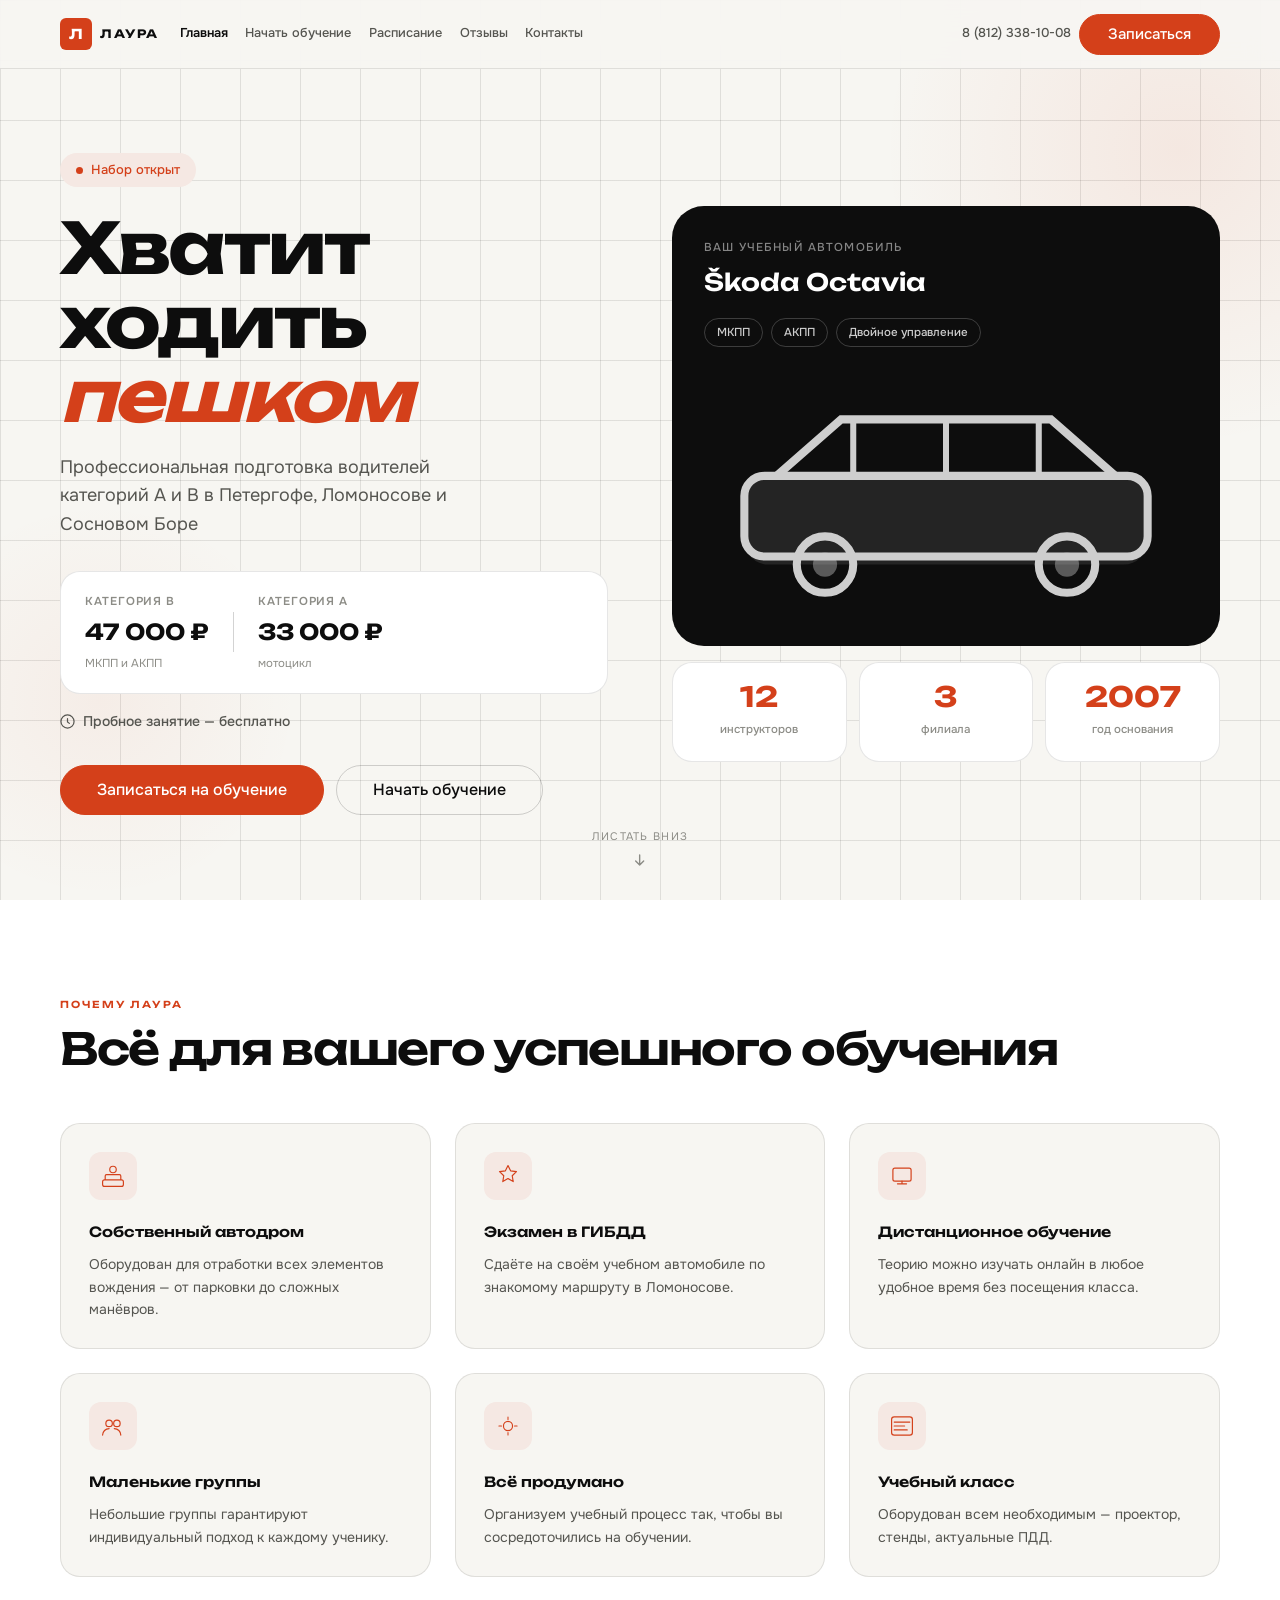
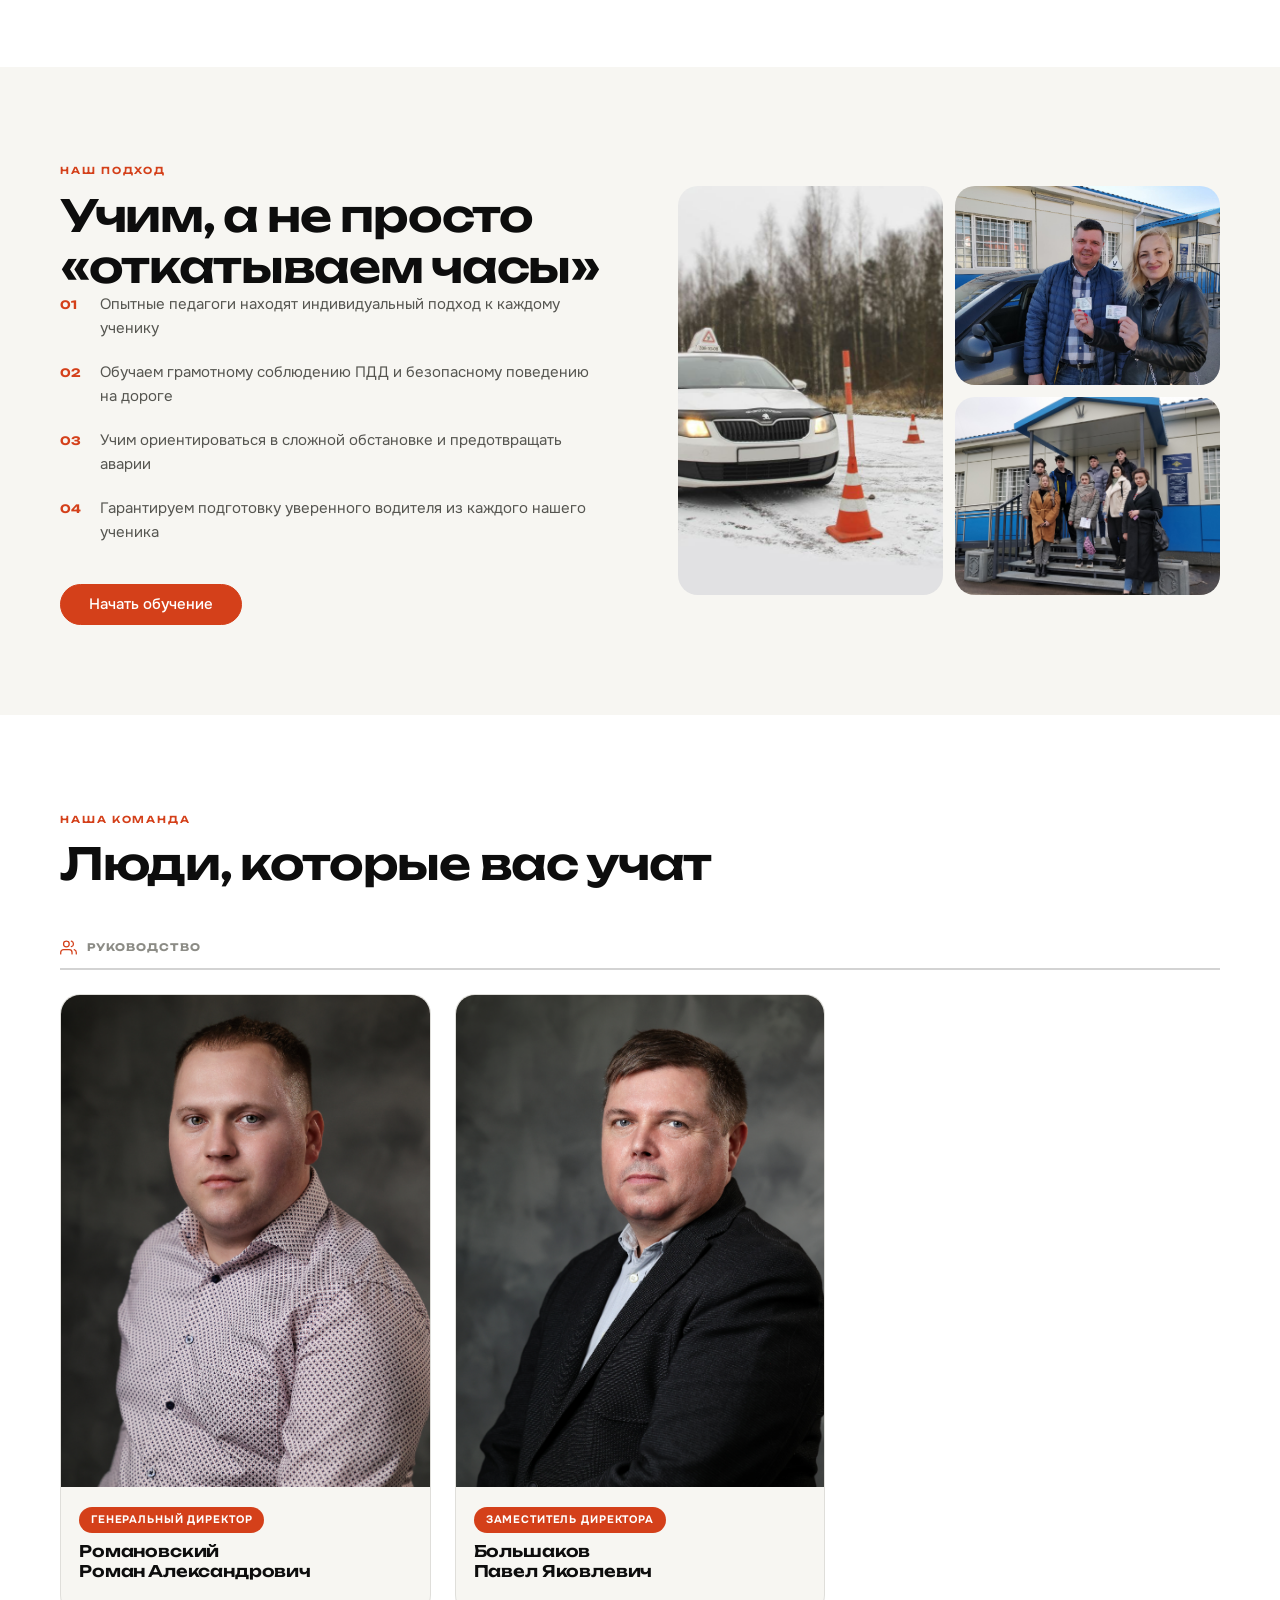
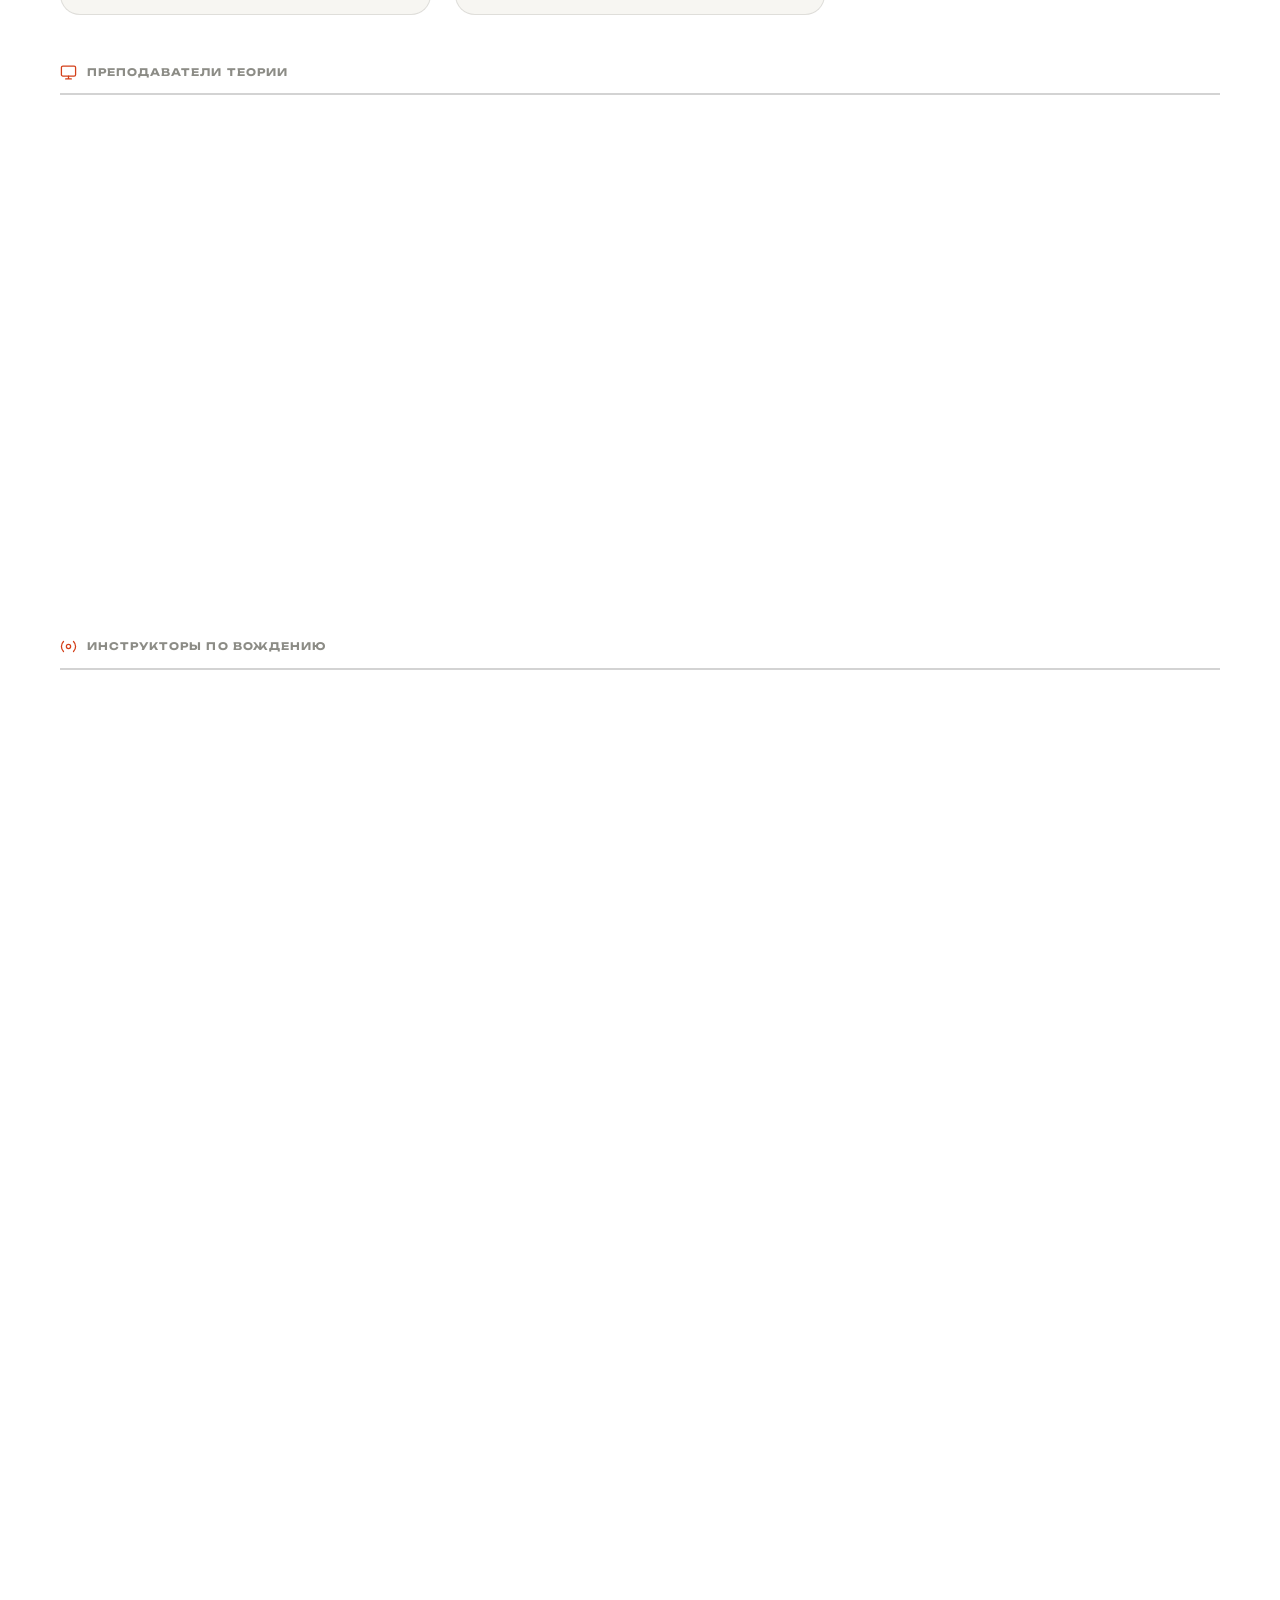
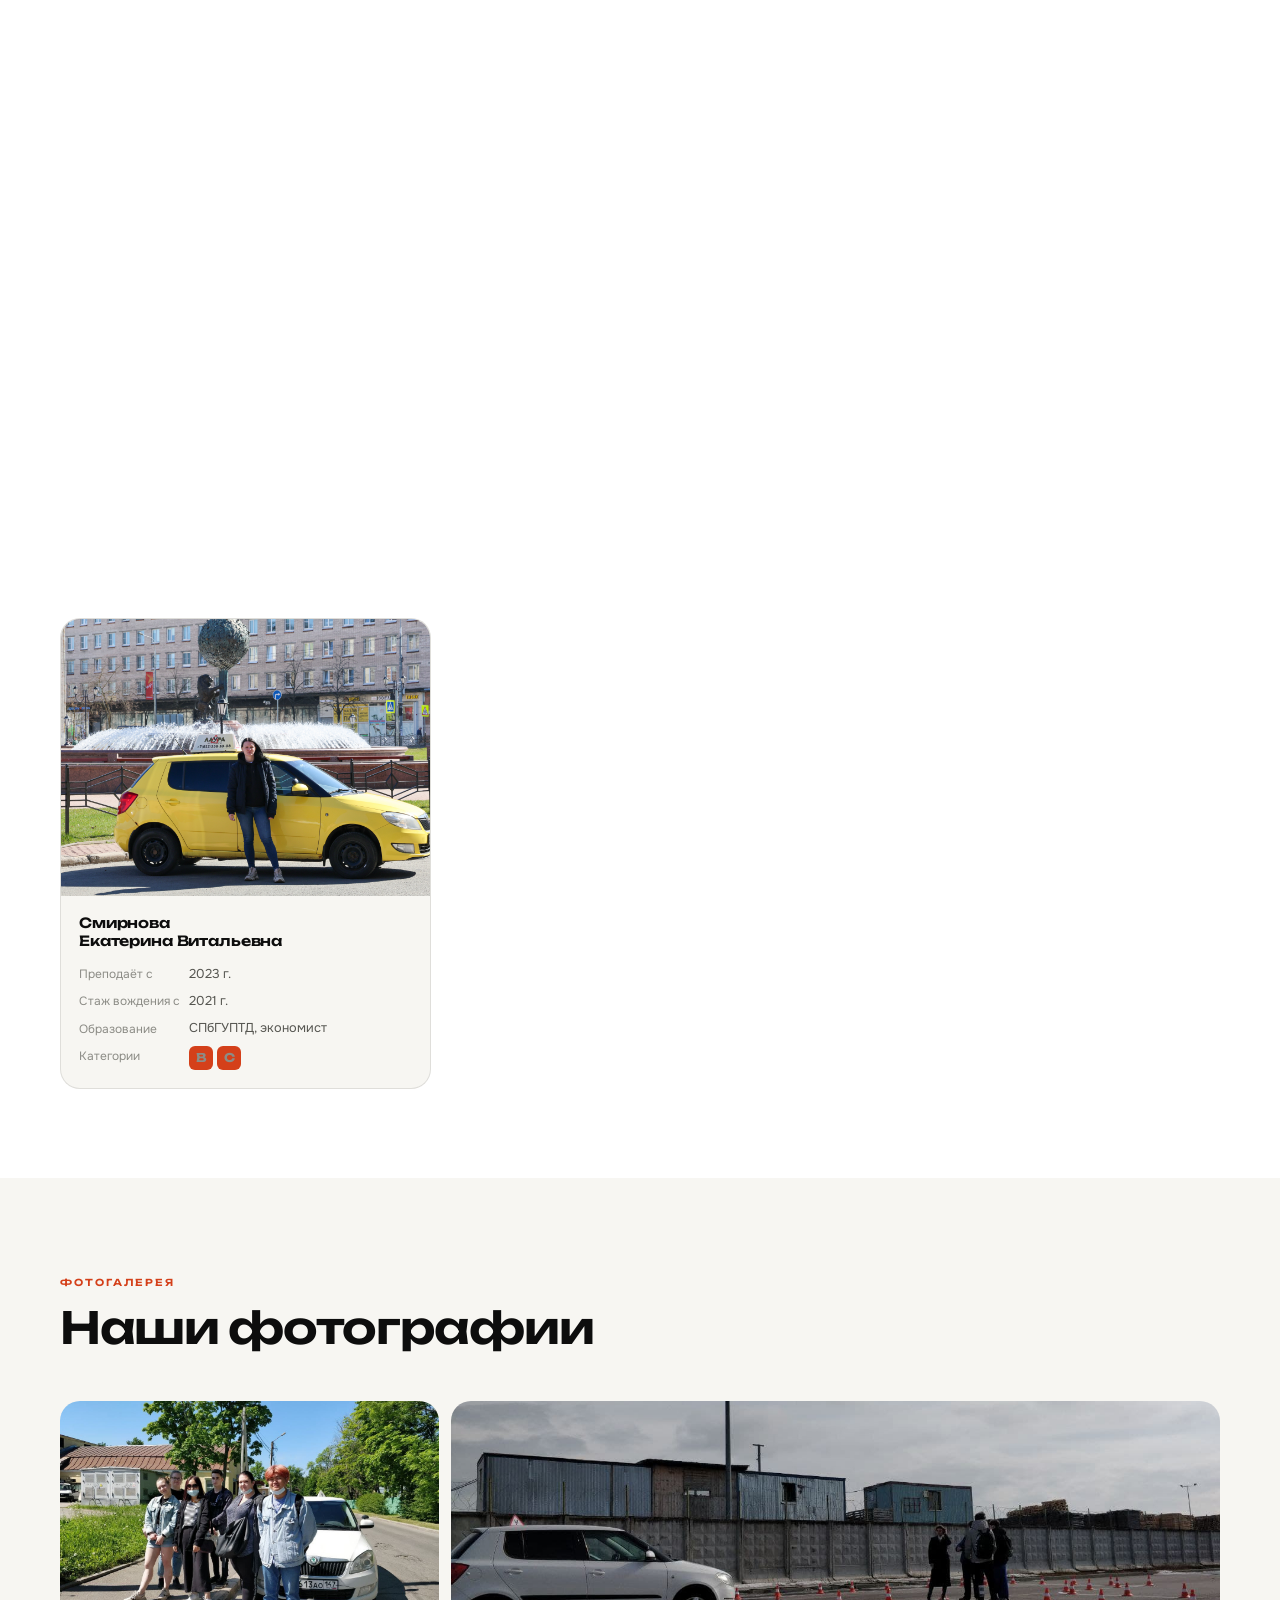
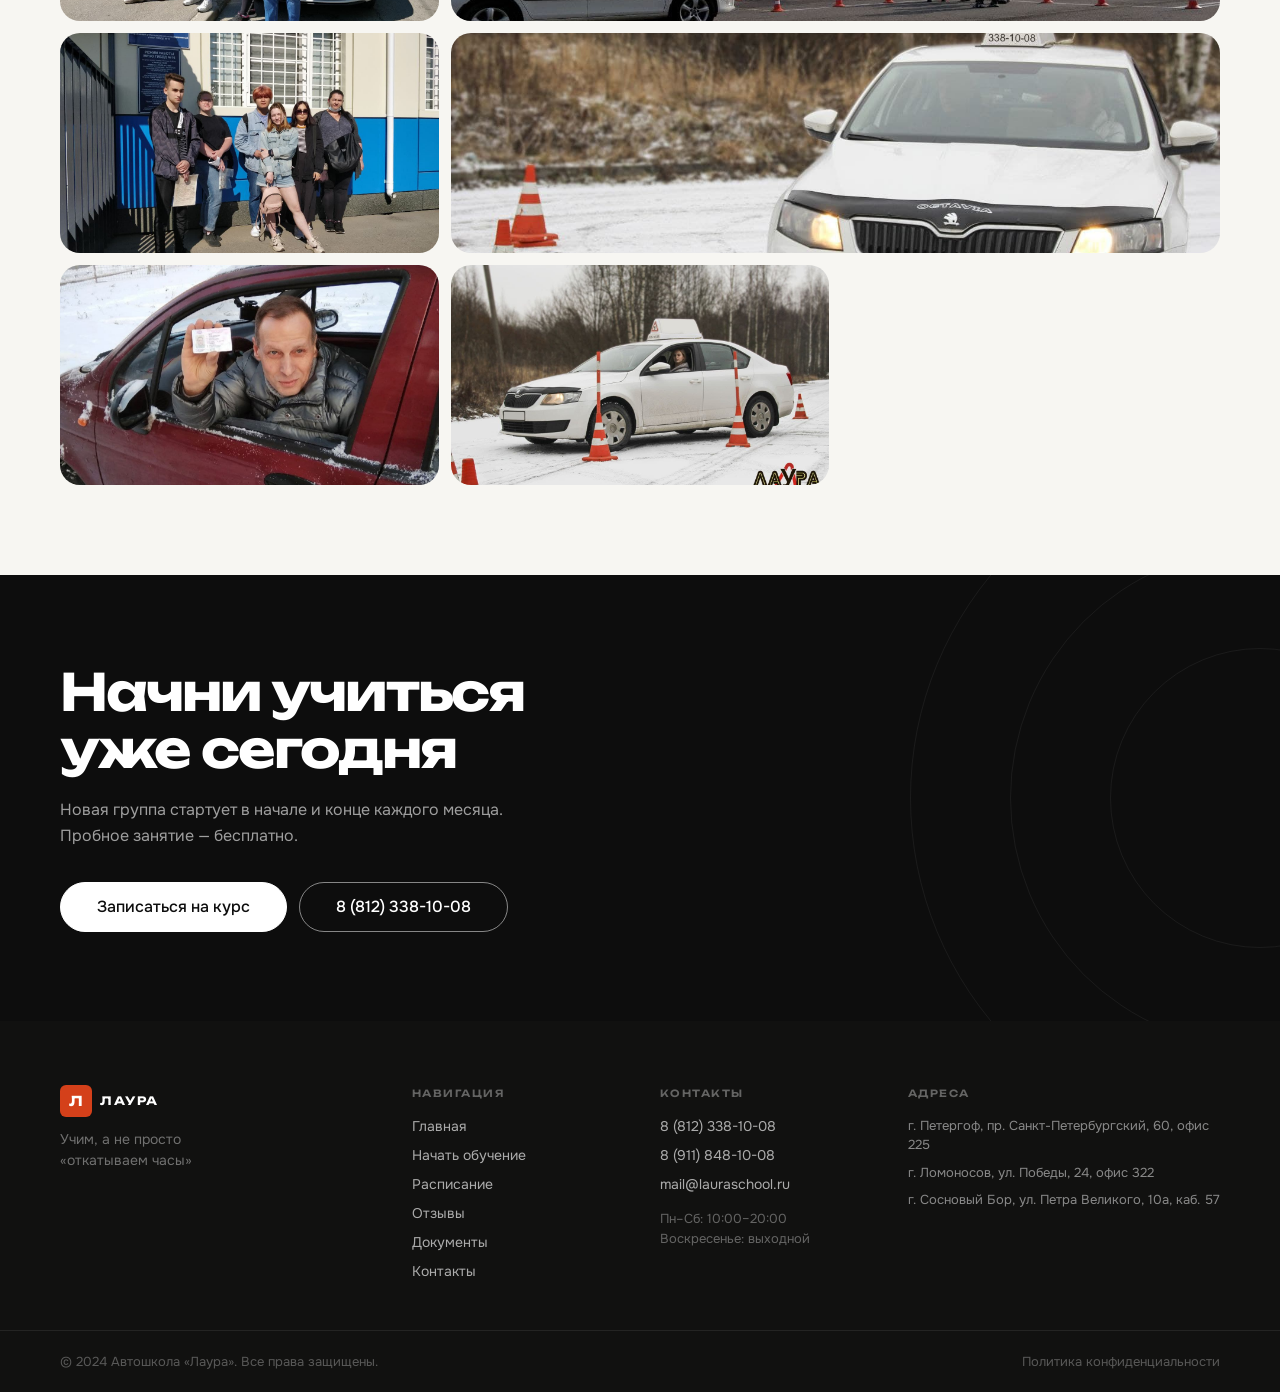
==== index.html @ b97be188 "Update index.html" ====
<!DOCTYPE html>
<html lang="ru">
<head>
  <meta charset="UTF-8">
  <meta name="viewport" content="width=device-width, initial-scale=1.0">
  <title>Автошкола «Лаура» — Автошкола «Лаура»</title>
  <meta name="description" content="Профессиональная подготовка водителей категории A и B в Петергофе, Ломоносове и Сосновом Боре">
  <link rel="preconnect" href="https://fonts.googleapis.com">
  <link rel="preconnect" href="https://fonts.gstatic.com" crossorigin>
  <link href="https://fonts.googleapis.com/css2?family=Unbounded:wght@300;400;600;700&family=Onest:wght@300;400;500;600&display=swap" rel="stylesheet">
  <link rel="stylesheet" href="style/main.css">
</head>
<body>
  <header class="header" id="header">
    <div class="header__inner container">
      <a href="index.html" class="logo">
        <span class="logo__mark">Л</span>
        <span class="logo__text">ЛАУРА</span>
      </a>
      <nav class="header__nav" aria-label="Основная навигация">
        <ul class="nav__list">
          <li class="nav__item"><a href="index.html" class="nav__link  nav__link--active">Главная</a></li>
          <li class="nav__item"><a href="start.html" class="nav__link">Начать обучение</a></li>
          <li class="nav__item"><a href="schedule.html" class="nav__link">Расписание</a></li>
          <li class="nav__item"><a href="reviews.html" class="nav__link">Отзывы</a></li>
          <li class="nav__item"><a href="contacts.html" class="nav__link">Контакты</a></li>
        </ul>
      </nav>
      <div class="header__actions">
        <a href="tel:88123381008" class="header__phone">8 (812) 338-10-08</a>
        <button class="btn btn--primary" onclick="openModal()">Записаться</button>
      </div>
      <button class="burger" id="burger" aria-label="Открыть меню" aria-expanded="false">
        <span class="burger__line"></span>
        <span class="burger__line"></span>
        <span class="burger__line"></span>
      </button>
    </div>
    <div class="mobile-menu" id="mobileMenu" aria-hidden="true">
      <ul class="mobile-menu__list">
        <li><a href="index.html" class="mobile-menu__link">Главная</a></li>
        <li><a href="start.html" class="mobile-menu__link">Начать обучение</a></li>
        <li><a href="schedule.html" class="mobile-menu__link">Расписание</a></li>
        <li><a href="reviews.html" class="mobile-menu__link">Отзывы</a></li>
        <li><a href="contacts.html" class="mobile-menu__link">Контакты</a></li>
      </ul>
      <a href="tel:88123381008" class="mobile-menu__phone">8 (812) 338-10-08</a>
      <button class="btn btn--primary" style="width:100%" onclick="openModal()">Записаться</button>
    </div>
  </header>
  <main>
    <section class="hero">
      <div class="hero__bg-grid" aria-hidden="true"></div>
      <div class="hero__glow hero__glow--1" aria-hidden="true"></div>
      <div class="hero__glow hero__glow--2" aria-hidden="true"></div>
      <div class="container hero__inner">
        <div class="hero__content">
          <div class="badge"><span class="badge__dot"></span>Набор открыт</div>
          <h1 class="hero__title">Хватит ходить<br><em>пешком</em></h1>
          <p class="hero__sub">Профессиональная подготовка водителей категорий A и B в Петергофе, Ломоносове и Сосновом Боре</p>
          <div class="prices">
            <div class="prices__item">
              <span class="prices__cat">Категория B</span>
              <span class="prices__val">47 000 ₽</span>
              <span class="prices__note">МКПП и АКПП</span>
            </div>
            <div class="prices__div" aria-hidden="true"></div>
            <div class="prices__item">
              <span class="prices__cat">Категория A</span>
              <span class="prices__val">33 000 ₽</span>
              <span class="prices__note">мотоцикл</span>
            </div>
          </div>
          <div class="hero__trial">
            <svg width="15" height="15" viewBox="0 0 16 16" fill="none"><circle cx="8" cy="8" r="7" stroke="currentColor" stroke-width="1.3"/><path d="M8 5v3.5L10 10" stroke="currentColor" stroke-width="1.3" stroke-linecap="round"/></svg>
            Пробное занятие — бесплатно
          </div>
          <div class="hero__actions">
            <button class="btn btn--primary btn--large" onclick="openModal()">Записаться на обучение</button>
            <a href="start.html" class="btn btn--outline btn--large">Начать обучение</a>
          </div>
        </div>
        <div class="hero__visual" aria-hidden="true">
          <div class="card-car">
            <div class="card-car__label">Ваш учебный автомобиль</div>
            <div class="card-car__model">Škoda Octavia</div>
            <div class="card-car__tags">
              <span class="tag">МКПП</span><span class="tag">АКПП</span><span class="tag">Двойное управление</span>
            </div>
            <div class="card-car__icon">
              <svg viewBox="0 0 120 58" fill="none">
                <rect x="10" y="26" width="100" height="22" rx="6" fill="currentColor" opacity=".12"/>
                <path d="M18 26L34 12L86 12L102 26" stroke="currentColor" stroke-width="2" fill="none"/>
                <rect x="10" y="26" width="100" height="20" rx="5" stroke="currentColor" stroke-width="2" fill="none"/>
                <circle cx="30" cy="48" r="7" stroke="currentColor" stroke-width="2" fill="none"/>
                <circle cx="30" cy="48" r="3" fill="currentColor" opacity=".4"/>
                <circle cx="90" cy="48" r="7" stroke="currentColor" stroke-width="2" fill="none"/>
                <circle cx="90" cy="48" r="3" fill="currentColor" opacity=".4"/>
                <line x1="37" y1="12" x2="37" y2="26" stroke="currentColor" stroke-width="1.5"/>
                <line x1="60" y1="12" x2="60" y2="26" stroke="currentColor" stroke-width="1.5"/>
                <line x1="83" y1="12" x2="83" y2="26" stroke="currentColor" stroke-width="1.5"/>
              </svg>
            </div>
          </div>
          <div class="stat-cards">
            <div class="stat-card"><span class="stat-card__num">12</span><span class="stat-card__label">инструкторов</span></div>
            <div class="stat-card"><span class="stat-card__num">3</span><span class="stat-card__label">филиала</span></div>
            <div class="stat-card"><span class="stat-card__num">2007</span><span class="stat-card__label">год основания</span></div>
          </div>
        </div>
      </div>
      <a href="#advantages" class="hero__scroll" aria-label="Прокрутить вниз">
        <span>Листать вниз</span>
        <svg width="16" height="16" viewBox="0 0 16 16" fill="none"><path d="M8 3v10M4 9l4 4 4-4" stroke="currentColor" stroke-width="1.4" stroke-linecap="round" stroke-linejoin="round"/></svg>
      </a>
    </section>

    <section class="advantages section" id="advantages">
      <div class="container">
        <div class="section__header">
          <span class="section__label">Почему Лаура</span>
          <h2 class="section__title">Всё для вашего успешного обучения</h2>
        </div>
        <ul class="adv-grid" role="list">
          <li class="adv-card"><div class="adv-card__icon"><svg viewBox="0 0 40 40" fill="none"><rect x="4" y="26" width="32" height="10" rx="3" stroke="currentColor" stroke-width="1.8"/><path d="M8 26V20a2 2 0 012-2h20a2 2 0 012 2v6" stroke="currentColor" stroke-width="1.8"/><circle cx="20" cy="10" r="5" stroke="currentColor" stroke-width="1.8"/></svg></div><h3 class="adv-card__title">Собственный автодром</h3><p class="adv-card__text">Оборудован для отработки всех элементов вождения — от парковки до сложных манёвров.</p></li>
          <li class="adv-card"><div class="adv-card__icon"><svg viewBox="0 0 40 40" fill="none"><path d="M20 4l4 8 9 1.3-6.5 6.3 1.5 9L20 24l-8 4.6 1.5-9L7 13.3l9-1.3L20 4z" stroke="currentColor" stroke-width="1.8" stroke-linejoin="round"/></svg></div><h3 class="adv-card__title">Экзамен в ГИБДД</h3><p class="adv-card__text">Сдаёте на своём учебном автомобиле по знакомому маршруту в Ломоносове.</p></li>
          <li class="adv-card"><div class="adv-card__icon"><svg viewBox="0 0 40 40" fill="none"><rect x="6" y="8" width="28" height="20" rx="3" stroke="currentColor" stroke-width="1.8"/><path d="M13 32h14M20 28v4" stroke="currentColor" stroke-width="1.8" stroke-linecap="round"/></svg></div><h3 class="adv-card__title">Дистанционное обучение</h3><p class="adv-card__text">Теорию можно изучать онлайн в любое удобное время без посещения класса.</p></li>
          <li class="adv-card"><div class="adv-card__icon"><svg viewBox="0 0 40 40" fill="none"><circle cx="14" cy="16" r="5" stroke="currentColor" stroke-width="1.8"/><circle cx="26" cy="16" r="5" stroke="currentColor" stroke-width="1.8"/><path d="M4 34c0-5.5 4.5-10 10-10" stroke="currentColor" stroke-width="1.8" stroke-linecap="round"/><path d="M22 24c5.5 0 10 4.5 10 10" stroke="currentColor" stroke-width="1.8" stroke-linecap="round"/></svg></div><h3 class="adv-card__title">Маленькие группы</h3><p class="adv-card__text">Небольшие группы гарантируют индивидуальный подход к каждому ученику.</p></li>
          <li class="adv-card"><div class="adv-card__icon"><svg viewBox="0 0 40 40" fill="none"><circle cx="20" cy="20" r="7" stroke="currentColor" stroke-width="1.8"/><path d="M20 6v4M20 30v4M6 20h4M30 20h4" stroke="currentColor" stroke-width="1.6" stroke-linecap="round"/></svg></div><h3 class="adv-card__title">Всё продумано</h3><p class="adv-card__text">Организуем учебный процесс так, чтобы вы сосредоточились на обучении.</p></li>
          <li class="adv-card"><div class="adv-card__icon"><svg viewBox="0 0 40 40" fill="none"><path d="M8 14h24M8 20h16M8 26h20" stroke="currentColor" stroke-width="1.8" stroke-linecap="round"/><rect x="4" y="6" width="32" height="28" rx="4" stroke="currentColor" stroke-width="1.8"/></svg></div><h3 class="adv-card__title">Учебный класс</h3><p class="adv-card__text">Оборудован всем необходимым — проектор, стенды, актуальные ПДД.</p></li>
        </ul>
      </div>
    </section>

    <section class="why section">
      <div class="container why__grid">
        <div>
          <span class="section__label">Наш подход</span>
          <h2 class="section__title">Учим, а не просто «откатываем часы»</h2>
          <div class="why__pts">
            <div class="why__pt"><div class="why__num">01</div><p>Опытные педагоги находят индивидуальный подход к каждому ученику</p></div>
            <div class="why__pt"><div class="why__num">02</div><p>Обучаем грамотному соблюдению ПДД и безопасному поведению на дороге</p></div>
            <div class="why__pt"><div class="why__num">03</div><p>Учим ориентироваться в сложной обстановке и предотвращать аварии</p></div>
            <div class="why__pt"><div class="why__num">04</div><p>Гарантируем подготовку уверенного водителя из каждого нашего ученика</p></div>
          </div>
          <a href="start.html" class="btn btn--primary">Начать обучение</a>
        </div>
        <div class="gal-grid">
          <div class="gal-item gal-item--tall"><img src="img/gallery/les1.jpg" alt="Урок вождения" loading="lazy"></div>
          <div class="gal-item"><img src="img/gallery/together.jpeg" alt="Команда" loading="lazy"></div>
          <div class="gal-item"><img src="img/gallery/students.jpg" alt="Ученики" loading="lazy"></div>
        </div>
      </div>
    </section>
    <section class="team section" id="team">
      <div class="container">
        <div class="section__header">
          <span class="section__label">Наша команда</span>
          <h2 class="section__title">Люди, которые вас учат</h2>
        </div>

        <div class="team-group">
          <h3 class="team-group__title"><svg width="17" height="17" viewBox="0 0 24 24" fill="none" stroke="currentColor" stroke-width="1.8" stroke-linecap="round"><path d="M17 21v-2a4 4 0 00-4-4H5a4 4 0 00-4 4v2"/><circle cx="9" cy="7" r="4"/><path d="M23 21v-2a4 4 0 00-3-3.87M16 3.13a4 4 0 010 7.75"/></svg> Руководство</h3>
          <ul class="instr-grid instr-grid--leaders" role="list">
          <li class="instr-card instr-card--leader">
            <div class="instr-card__photo"><img src="img/team/Romanovsky.jpg" alt="Романовский Роман Александрович — директор автошколы Лаура" loading="lazy"></div>
            <div class="instr-card__body">
              <div class="instr-card__role">Генеральный директор</div>
              <h3 class="instr-card__name">Романовский<br>Роман Александрович</h3>
            </div>
          </li>
          <li class="instr-card instr-card--leader">
            <div class="instr-card__photo"><img src="img/team/Bolshakov.jpg" alt="Большаков Павел Яковлевич" loading="lazy"></div>
            <div class="instr-card__body">
              <div class="instr-card__role">Заместитель директора</div>
              <h3 class="instr-card__name">Большаков<br>Павел Яковлевич</h3>
            </div>
          </li>
          </ul>
        </div>

        <div class="team-group">
          <h3 class="team-group__title"><svg width="17" height="17" viewBox="0 0 24 24" fill="none" stroke="currentColor" stroke-width="1.8" stroke-linecap="round"><rect x="2" y="3" width="20" height="14" rx="2"/><path d="M8 21h8M12 17v4"/></svg> Преподаватели теории</h3>
          <ul class="instr-grid instr-grid--teach" role="list">
          <li class="instr-card">
            <div class="instr-card__photo"><img src="img/team/Orlov.jpg" alt="Орлов Николай Иванович" loading="lazy"></div>
            <div class="instr-card__body">
              <h3 class="instr-card__name">Орлов<br>Николай Иванович</h3>
              <ul class="instr-card__info">
                <li><span>Преподаёт с</span> 2001 г.</li>
                <li><span>Стаж вождения с</span> 1979 г.</li>
                <li><span>Образование</span> ЛенВОКУ им. С.М. Кирова, инженер</li>
                <li><span>Категории</span><div class="instr-card__cats"><span class="cat">A</span><span class="cat">B</span><span class="cat">C</span><span class="cat">D</span></div></li>
              </ul>
            </div>
          </li>
          <li class="instr-card">
            <div class="instr-card__photo"><img src="img/team/Chichenko.jpg" alt="Чиченко Олег Владимирович" loading="lazy"></div>
            <div class="instr-card__body">
              <h3 class="instr-card__name">Чиченко<br>Олег Владимирович</h3>
              <ul class="instr-card__info">
                <li><span>Преподаёт с</span> 2014 г.</li>
                <li><span>Стаж вождения с</span> 1980 г.</li>
                <li><span>Образование</span> ЛенВОКУ им. С.М. Кирова, инженер</li>
                <li><span>Категории</span><div class="instr-card__cats"><span class="cat">A</span><span class="cat">B</span><span class="cat">C</span></div></li>
              </ul>
            </div>
          </li>
          </ul>
        </div>

        <div class="team-group">
          <h3 class="team-group__title"><svg width="17" height="17" viewBox="0 0 24 24" fill="none" stroke="currentColor" stroke-width="1.8" stroke-linecap="round"><circle cx="12" cy="12" r="3"/><path d="M19.07 4.93a10 10 0 010 14.14M4.93 4.93a10 10 0 000 14.14"/></svg> Инструкторы по вождению</h3>
          <ul class="instr-grid" role="list">
          <li class="instr-card">
            <div class="instr-card__photo"><img src="img/team/Konstantinov.jpg" alt="Константинов Владимир Андреевич" loading="lazy"></div>
            <div class="instr-card__body">
              <h3 class="instr-card__name">Константинов<br>Владимир Андреевич</h3>
              <ul class="instr-card__info">
                <li><span>Преподаёт с</span> 2020 г.</li>
                <li><span>Стаж вождения с</span> 2012 г.</li>
                <li><span>Образование</span> СПбГЛТА, инженер</li>
                <li><span>Категории</span><div class="instr-card__cats"><span class="cat">B</span><span class="cat">C</span><span class="cat">D</span></div></li>
              </ul>
            </div>
          </li>
          <li class="instr-card">
            <div class="instr-card__photo"><img src="img/team/Beketov.jpg" alt="Бекетов Герман Сергеевич" loading="lazy"></div>
            <div class="instr-card__body">
              <h3 class="instr-card__name">Бекетов<br>Герман Сергеевич</h3>
              <ul class="instr-card__info">
                <li><span>Преподаёт с</span> 2020 г.</li>
                <li><span>Стаж вождения с</span> 2010 г.</li>
                <li><span>Образование</span> СПбГАУ, инженер</li>
                <li><span>Категории</span><div class="instr-card__cats"><span class="cat">A</span><span class="cat">B</span><span class="cat">C</span></div></li>
              </ul>
            </div>
          </li>
          <li class="instr-card">
            <div class="instr-card__photo"><img src="img/team/Serov.jpg" alt="Серов Илья Владимирович" loading="lazy"></div>
            <div class="instr-card__body">
              <h3 class="instr-card__name">Серов<br>Илья Владимирович</h3>
              <ul class="instr-card__info">
                <li><span>Преподаёт с</span> 2020 г.</li>
                <li><span>Стаж вождения с</span> 2010 г.</li>
                <li><span>Образование</span> МГУТУ, технолог</li>
                <li><span>Категории</span><div class="instr-card__cats"><span class="cat">A</span><span class="cat">B</span><span class="cat">C</span></div></li>
              </ul>
            </div>
          </li>
          <li class="instr-card">
            <div class="instr-card__photo"><img src="img/team/Grigoriev.jpg" alt="Григорьев Дмитрий Сергеевич" loading="lazy"></div>
            <div class="instr-card__body">
              <h3 class="instr-card__name">Григорьев<br>Дмитрий Сергеевич</h3>
              <ul class="instr-card__info">
                <li><span>Преподаёт с</span> 2017 г.</li>
                <li><span>Стаж вождения с</span> 2005 г.</li>
                <li><span>Образование</span> Смольный РАО, экономист</li>
                <li><span>Категории</span><div class="instr-card__cats"><span class="cat">A</span><span class="cat">B</span><span class="cat">C</span><span class="cat">D</span></div></li>
              </ul>
            </div>
          </li>
          <li class="instr-card">
            <div class="instr-card__photo"><img src="img/team/Plotnikov.jpg" alt="Плотников Борис Владимирович" loading="lazy"></div>
            <div class="instr-card__body">
              <h3 class="instr-card__name">Плотников<br>Борис Владимирович</h3>
              <ul class="instr-card__info">
                <li><span>Преподаёт с</span> 2010 г.</li>
                <li><span>Стаж вождения с</span> 2005 г.</li>
                <li><span>Образование</span> СГАУ им. Вавилова, инженер-механик</li>
                <li><span>Категории</span><div class="instr-card__cats"><span class="cat">B</span></div></li>
              </ul>
            </div>
          </li>
          <li class="instr-card">
            <div class="instr-card__photo"><img src="img/team/Burtsev.jpg" alt="Бурцев Андрей Юрьевич" loading="lazy"></div>
            <div class="instr-card__body">
              <h3 class="instr-card__name">Бурцев<br>Андрей Юрьевич</h3>
              <ul class="instr-card__info">
                <li><span>Преподаёт с</span> 2022 г.</li>
                <li><span>Стаж вождения с</span> 1988 г.</li>
                <li><span>Образование</span> СПбГАСУ, инженер</li>
                <li><span>Категории</span><div class="instr-card__cats"><span class="cat">B</span><span class="cat">C</span></div></li>
              </ul>
            </div>
          </li>
          <li class="instr-card">
            <div class="instr-card__photo"><img src="img/team/Polatov.jpg" alt="Полатов Азатбай Жумаевич" loading="lazy"></div>
            <div class="instr-card__body">
              <h3 class="instr-card__name">Полатов<br>Азатбай Жумаевич</h3>
              <ul class="instr-card__info">
                <li><span>Преподаёт с</span> 1990 г.</li>
                <li><span>Стаж вождения с</span> 1979 г.</li>
                <li><span>Образование</span> ЛПИ им. М.И. Калинина, инженер</li>
                <li><span>Категории</span><div class="instr-card__cats"><span class="cat">A</span><span class="cat">B</span><span class="cat">C</span><span class="cat">D</span></div></li>
              </ul>
            </div>
          </li>
          <li class="instr-card">
            <div class="instr-card__photo"><img src="img/team/Vorobiev.jpg" alt="Воробьев Александр Сергеевич" loading="lazy"></div>
            <div class="instr-card__body">
              <h3 class="instr-card__name">Воробьев<br>Александр Сергеевич</h3>
              <ul class="instr-card__info">
                <li><span>Преподаёт с</span> 2016 г.</li>
                <li><span>Стаж вождения с</span> 2002 г.</li>
                <li><span>Образование</span> Высшее, СПбГАСУ (инженер)</li>
                <li><span>Категории</span><div class="instr-card__cats"><span class="cat">A</span><span class="cat">B</span><span class="cat">C</span><span class="cat">D</span><span class="cat">E</span></div></li>
              </ul>
            </div>
          </li>
          <li class="instr-card">
            <div class="instr-card__photo "><img src="img/team/Alena.jpg"></div>
            <div class="instr-card__body">
              <h3 class="instr-card__name">Федорова<br>Алёна Кирилловна</h3>
              <ul class="instr-card__info">
                <li><span>Преподаёт с</span> 2025 г.</li>
                <li><span>Стаж вождения с</span> 2011 г.</li>
                <li><span>Образование</span> МУ им. С.Ю. Витте, гос. и муниц. управление</li>
                <li><span>Категории</span><div class="instr-card__cats"><span class="cat">B</span></div></li>
              </ul>
            </div>
          </li>
          <li class="instr-card">
               <div class="instr-card__photo "><img src="img/team/Katya.jpg"></div>
            <div class="instr-card__body">
              <h3 class="instr-card__name">Смирнова<br>Екатерина Витальевна</h3>
              <ul class="instr-card__info">
                <li><span>Преподаёт с</span> 2023 г.</li>
                <li><span>Стаж вождения с</span> 2021 г.</li>
                <li><span>Образование</span> СПбГУПТД, экономист</li>
                <li><span>Категории</span><div class="instr-card__cats"><span class="cat">B</span><span class="cat">C</span></div></li>
              </ul>
            </div>
          </li>
          </ul>
        </div>
      </div>
    </section>

    <section class="photo-gallery section">
      <div class="container">
        <div class="section__header">
          <span class="section__label">Фотогалерея</span>
          <h2 class="section__title">Наши фотографии</h2>
        </div>
        <div class="photo-grid">
          <div class="photo-item"><img src="img/gallery/students-2.jpg" alt="Ученики" loading="lazy"></div>
          <div class="photo-item photo-item--wide"><img src="img/gallery/process.jpg" alt="Процесс обучения" loading="lazy"></div>
          <div class="photo-item"><img src="img/gallery/students-3.jpg" alt="Студенты" loading="lazy"></div>
          <div class="photo-item photo-item--wide"><img src="img/gallery/les2.jpg" alt="Урок" loading="lazy"></div>
          <div class="photo-item"><img src="img/gallery/students-4.jpg" alt="Обучение" loading="lazy"></div>
          <div class="photo-item"><img src="img/gallery/les3.jpg" alt="Занятие" loading="lazy"></div>
        </div>
      </div>
    </section>
    <section class="cta">
      <div class="container cta__inner">
        <div class="cta__body">
          <h2 class="cta__title">Начни учиться<br>уже сегодня</h2>
          <p class="cta__text">Новая группа стартует в начале и конце каждого месяца. Пробное занятие — бесплатно.</p>
          <div class="cta__btns">
            <button class="btn btn--white btn--large" onclick="openModal()">Записаться на курс</button>
            <a href="tel:88123381008" class="btn btn--outline-white btn--large">8 (812) 338-10-08</a>
          </div>
        </div>
        <div class="cta__rings" aria-hidden="true">
          <div class="cta__ring cta__ring--1"></div>
          <div class="cta__ring cta__ring--2"></div>
          <div class="cta__ring cta__ring--3"></div>
        </div>
      </div>
    </section>
  </main>
  <footer class="footer">
    <div class="container">
      <div class="footer__grid">
        <div>
          <a href="index.html" class="logo">
            <span class="logo__mark">Л</span>
            <span class="logo__text" style="color:#fff">ЛАУРА</span>
          </a>
          <p class="footer__tag">Учим, а не просто<br>«откатываем часы»</p>
        </div>
        <div>
          <p class="footer__ttl">Навигация</p>
          <ul class="footer__list">
            <li><a href="index.html">Главная</a></li>
            <li><a href="start.html">Начать обучение</a></li>
            <li><a href="schedule.html">Расписание</a></li>
            <li><a href="reviews.html">Отзывы</a></li>
            <li><a href="documents.html">Документы</a></li>
            <li><a href="contacts.html">Контакты</a></li>
          </ul>
        </div>
        <div>
          <p class="footer__ttl">Контакты</p>
          <ul class="footer__list">
            <li><a href="tel:88123381008">8 (812) 338-10-08</a></li>
            <li><a href="tel:89118481008">8 (911) 848-10-08</a></li>
            <li><a href="mailto:mail@lauraschool.ru">mail@lauraschool.ru</a></li>
          </ul>
          <p class="footer__hrs">Пн–Сб: 10:00–20:00<br>Воскресенье: выходной</p>
        </div>
        <div class="footer__addr-col">
          <p class="footer__ttl">Адреса</p>
          <ul class="footer__list">
            <li>г. Петергоф, пр. Санкт-Петербургский, 60, офис 225</li>
            <li>г. Ломоносов, ул. Победы, 24, офис 322</li>
            <li>г. Сосновый Бор, ул. Петра Великого, 10а, каб. 57</li>
          </ul>
        </div>
      </div>
    </div>
    <div class="footer__bot">
      <div class="container">
        <p>© 2024 Автошкола «Лаура». Все права защищены.</p>
        <a href="img/documents/privat-policy.pdf" target="_blank" rel="noopener">Политика конфиденциальности</a>
      </div>
    </div>
  </footer>
  <div class="modal-overlay" id="modalOverlay" aria-hidden="true" role="dialog" aria-modal="true" aria-label="Запись на курс">
    <div class="modal">
      <button class="modal__close" onclick="closeModal()" aria-label="Закрыть">
        <svg width="18" height="18" viewBox="0 0 20 20" fill="none"><path d="M4 4l12 12M16 4L4 16" stroke="currentColor" stroke-width="1.8" stroke-linecap="round"/></svg>
      </button>
      <h2 class="modal__title">Записаться на курс</h2>
      <p class="modal__sub">Оставьте заявку — мы перезвоним в ближайшее время</p>
      <form class="modal__form" onsubmit="submitForm(event)" novalidate>
        <div class="field">
          <label class="field__lbl" for="m-name">Ваше имя</label>
          <input class="field__inp" type="text" id="m-name" name="name" placeholder="Иван Иванов" required autocomplete="name">
        </div>
        <div class="field">
          <label class="field__lbl" for="m-phone">Номер телефона</label>
          <input class="field__inp" type="tel" id="m-phone" name="phone" placeholder="+7 (___) ___-__-__" required autocomplete="tel">
        </div>
        <div class="field">
          <label class="field__lbl" for="m-cat">Категория</label>
          <select class="field__inp" id="m-cat" name="category">
            <option value="B">Категория B (автомобиль)</option>
            <option value="A">Категория A (мотоцикл)</option>
          </select>
        </div>
        <button type="submit" class="btn btn--primary btn--full">Отправить заявку</button>
        <p class="modal__privacy">Нажимая кнопку, вы соглашаетесь на <a href="img/documents/privat-policy.pdf" target="_blank">обработку персональных данных</a></p>
      </form>
    </div>
  </div>
  <script src="javascript/main.js"></script>
</body>
</html>
---- style/main.css ----
/* ============================================================
   АВТОШКОЛА «ЛАУРА» — style.css  v6
   Одна светлая тема · Полная адаптивность
   ============================================================ */

/* ── TOKENS ────────────────────────────────────────────────── */
:root {
  --accent:      #d4401a;
  --accent-lt:   #f5e8e3;
  --accent-dk:   #a02e10;
  --bg:          #f7f6f2;
  --surface:     #ffffff;
  --surface-alt: #f0ede6;
  --tx1: #0d0d0d;
  --tx2: #555550;
  --tx3: #8c8c86;
  --bd:    rgba(13,13,13,.10);
  --bd-md: rgba(13,13,13,.18);
  --fh: 'Unbounded', sans-serif;
  --fb: 'Onest', sans-serif;
  --r-sm: 6px; --r-md: 12px; --r-lg: 20px; --r-xl: 32px; --r-pill: 9999px;
  --sh-card:  0 2px 20px rgba(13,13,13,.06), 0 1px 4px rgba(13,13,13,.04);
  --sh-hover: 0 8px 40px rgba(13,13,13,.12), 0 2px 8px rgba(13,13,13,.06);
  --ease: .25s cubic-bezier(.4,0,.2,1);
  --ease-md: .4s cubic-bezier(.4,0,.2,1);
  --max-w: 1240px;
  --pad-x: clamp(1rem, 4vw, 2.5rem);
  --hdr-h: 68px;
}

/* ── RESET ─────────────────────────────────────────────────── */
*, *::before, *::after { box-sizing: border-box; margin: 0; padding: 0; }
html { scroll-behavior: smooth; -webkit-text-size-adjust: 100%; }
body {
  font-family: var(--fb); font-size: 1rem; line-height: 1.65;
  color: var(--tx1); background: var(--bg); -webkit-font-smoothing: antialiased;
}
img       { display: block; max-width: 100%; height: auto; }
a         { color: inherit; text-decoration: none; }
ul, ol    { list-style: none; }
button    { cursor: pointer; font-family: inherit; }
address   { font-style: normal; }

/* ── LAYOUT ────────────────────────────────────────────────── */
.container { width: 100%; max-width: var(--max-w); margin: 0 auto; padding: 0 var(--pad-x); }
.section   { padding: clamp(3rem, 7vw, 6rem) 0; }
.section__header { margin-bottom: clamp(1.75rem, 4vw, 3rem); }
.section__label  {
  display: inline-block; font-family: var(--fh);
  font-size: .6rem; font-weight: 600; letter-spacing: .2em; text-transform: uppercase;
  color: var(--accent); margin-bottom: .75rem;
}
.section__title  {
  font-family: var(--fh); font-size: clamp(1.5rem, 3.5vw, 2.75rem);
  font-weight: 600; line-height: 1.15; letter-spacing: -.03em; color: var(--tx1);
}

/* ── BUTTONS ───────────────────────────────────────────────── */
.btn {
  display: inline-flex; align-items: center; justify-content: center; gap: .5rem;
  padding: .75rem 1.75rem;
  border-radius: var(--r-pill);
  font-family: var(--fb); font-size: .9375rem; font-weight: 500; line-height: 1;
  border: 1.5px solid transparent;
  transition: background var(--ease), color var(--ease), border-color var(--ease), transform var(--ease), box-shadow var(--ease);
  white-space: nowrap; cursor: pointer; text-decoration: none;
}
.btn:active { transform: scale(.97); }
.btn--primary { background: var(--accent); color: #fff; border-color: var(--accent); }
.btn--primary:hover { background: var(--accent-dk); border-color: var(--accent-dk); box-shadow: 0 4px 20px rgba(212,64,26,.35); }
.btn--outline { background: transparent; color: var(--tx1); border-color: var(--bd-md); }
.btn--outline:hover { background: var(--tx1); color: #fff; border-color: var(--tx1); }
.btn--white   { background: #fff; color: #0d0d0d; border-color: #fff; }
.btn--white:hover { background: var(--bg); }
.btn--outline-white { background: transparent; color: #fff; border-color: rgba(255,255,255,.5); }
.btn--outline-white:hover { background: rgba(255,255,255,.12); border-color: #fff; }
.btn--large { padding: 1rem 2.25rem; font-size: 1rem; }
.btn--full  { width: 100%; }

/* ── HEADER ────────────────────────────────────────────────── */
.header {
  position: fixed; top: 0; left: 0; right: 0; z-index: 100;
  background: rgba(247,246,242,.92);
  backdrop-filter: blur(16px); -webkit-backdrop-filter: blur(16px);
  border-bottom: 1px solid var(--bd);
  transition: background var(--ease), box-shadow var(--ease);
}
.header--scrolled { background: rgba(247,246,242,.98); box-shadow: 0 1px 20px rgba(13,13,13,.08); }
.header__inner { display: flex; align-items: center; height: var(--hdr-h); }

/* Logo */
.logo { display: flex; align-items: center; gap: .5rem; flex-shrink: 0; margin-right: .75rem; }
.logo__mark {
  display: flex; align-items: center; justify-content: center;
  width: 32px; height: 32px; background: var(--accent); color: #fff;
  border-radius: var(--r-sm); font-family: var(--fh); font-size: .85rem; font-weight: 700; flex-shrink: 0;
}
.logo__text {
  font-family: var(--fh); font-size: .72rem; font-weight: 700;
  letter-spacing: .14em; color: var(--tx1); white-space: nowrap;
}

/* Nav */
.header__nav { flex: 1 1 auto; min-width: 0; overflow: hidden; margin-right: .5rem; }
.nav__list   { display: flex; align-items: center; flex-wrap: nowrap; white-space: nowrap; }
.nav__link   {
  display: block; padding: .4rem .55rem; border-radius: var(--r-pill);
  font-size: .8rem; font-weight: 500; white-space: nowrap; color: var(--tx2);
  transition: color var(--ease), background var(--ease);
}
.nav__link:hover    { color: var(--tx1); background: var(--surface-alt); }
.nav__link--active  { color: var(--tx1); font-weight: 600; }

/* Header actions */
.header__actions { display: flex; align-items: center; gap: .5rem; flex-shrink: 0; margin-left: auto; }
.header__phone   { font-size: .8rem; font-weight: 500; color: var(--tx2); white-space: nowrap; transition: color var(--ease); }
.header__phone:hover { color: var(--accent); }

/* Burger */
.burger {
  display: none; flex-direction: column; justify-content: center; gap: 5px;
  width: 40px; height: 40px; background: none; border: none; padding: 8px; flex-shrink: 0; margin-left: .5rem;
}
.burger__line { display: block; height: 1.5px; background: var(--tx1); border-radius: 2px; transition: transform var(--ease), opacity var(--ease); }
.burger--open .burger__line:nth-child(1) { transform: rotate(45deg) translate(4.5px,4.5px); }
.burger--open .burger__line:nth-child(2) { opacity: 0; }
.burger--open .burger__line:nth-child(3) { transform: rotate(-45deg) translate(4.5px,-4.5px); }

/* Mobile menu */
.mobile-menu { display: none; background: var(--surface); border-top: 1px solid var(--bd); padding: 1.5rem var(--pad-x) 2rem; }
.mobile-menu--open { display: block; }
.mobile-menu__list { display: flex; flex-direction: column; gap: 0; margin-bottom: 1.25rem; }
.mobile-menu__link { display: block; padding: .75rem 0; font-size: 1.0625rem; font-weight: 500; color: var(--tx1); border-bottom: 1px solid var(--bd); }
.mobile-menu__phone { display: block; font-size: 1.25rem; font-weight: 600; margin-bottom: 1rem; color: var(--tx1); }

/* ── HERO ──────────────────────────────────────────────────── */
.hero {
  position: relative; min-height: 100svh;
  display: flex; align-items: center;
  background: var(--bg); padding-top: var(--hdr-h); overflow: hidden;
}
.hero__bg-grid {
  position: absolute; inset: 0;
  background-image: linear-gradient(var(--bd) 1px,transparent 1px), linear-gradient(90deg,var(--bd) 1px,transparent 1px);
  background-size: 60px 60px; pointer-events: none;
}
.hero__glow  { position: absolute; border-radius: 50%; pointer-events: none; }
.hero__glow--1 { width: 600px; height: 600px; right: -200px; top: -150px; background: radial-gradient(circle,rgba(212,64,26,.08),transparent 70%); }
.hero__glow--2 { width: 400px; height: 400px; left: -100px; bottom: 0; background: radial-gradient(circle,rgba(212,64,26,.05),transparent 70%); }
.hero__inner {
  position: relative; display: grid; grid-template-columns: 1fr 1fr;
  gap: clamp(2rem,5vw,5rem); align-items: center;
  padding-top: clamp(2rem,5vw,4rem); padding-bottom: clamp(2rem,5vw,4rem);
}
.hero__content { max-width: 560px; }
.badge { display: inline-flex; align-items: center; gap: .5rem; padding: .375rem 1rem; border-radius: var(--r-pill); background: var(--accent-lt); font-size: .8125rem; font-weight: 500; color: var(--accent); margin-bottom: 1.5rem; }
.badge__dot { width: 7px; height: 7px; border-radius: 50%; background: var(--accent); animation: pulse 2s infinite; }
@keyframes pulse { 0%,100%{opacity:1} 50%{opacity:.4} }
.hero__title { font-family: var(--fh); font-size: clamp(2.25rem,5.5vw,4.5rem); font-weight: 700; line-height: 1.05; letter-spacing: -.04em; color: var(--tx1); margin-bottom: 1.25rem; }
.hero__title em { font-style: italic; color: var(--accent); }
.hero__sub  { font-size: clamp(.9375rem,1.5vw,1.125rem); color: var(--tx2); max-width: 440px; margin-bottom: 2rem; line-height: 1.6; }
.prices     { display: flex; align-items: center; gap: 1.5rem; padding: 1.25rem 1.5rem; background: var(--surface); border: 1px solid var(--bd); border-radius: var(--r-lg); margin-bottom: 1rem; flex-wrap: wrap; }
.prices__item { display: flex; flex-direction: column; gap: .2rem; }
.prices__cat  { font-size: .72rem; font-weight: 600; text-transform: uppercase; letter-spacing: .08em; color: var(--tx3); }
.prices__val  { font-family: var(--fh); font-size: 1.375rem; font-weight: 700; color: var(--tx1); }
.prices__note { font-size: .72rem; color: var(--tx3); }
.prices__div  { width: 1px; height: 40px; background: var(--bd-md); flex-shrink: 0; }
.hero__trial  { display: flex; align-items: center; gap: .5rem; font-size: .875rem; font-weight: 500; color: var(--tx2); margin-bottom: 2rem; }
.hero__actions { display: flex; flex-wrap: wrap; gap: .75rem; }
.hero__visual  { display: flex; flex-direction: column; gap: 1rem; }
.card-car       { background: var(--tx1); color: #fff; border-radius: var(--r-xl); padding: 2rem; }
.card-car__label{ font-size: .72rem; font-weight: 500; text-transform: uppercase; letter-spacing: .1em; color: rgba(255,255,255,.5); margin-bottom: .375rem; }
.card-car__model{ font-family: var(--fh); font-size: 1.5rem; font-weight: 600; margin-bottom: 1rem; }
.card-car__tags { display: flex; flex-wrap: wrap; gap: .5rem; margin-bottom: 1.5rem; }
.tag            { padding: .25rem .75rem; border-radius: var(--r-pill); border: 1px solid rgba(255,255,255,.2); font-size: .72rem; font-weight: 500; color: rgba(255,255,255,.8); }
.card-car__icon { color: #fff; opacity: .8; }
.card-car__icon svg { width: 100%; height: auto; }
.stat-cards { display: grid; grid-template-columns: repeat(3,1fr); gap: .75rem; }
.stat-card  { background: var(--surface); border: 1px solid var(--bd); border-radius: var(--r-lg); padding: 1.25rem 1rem; text-align: center; transition: box-shadow var(--ease),transform var(--ease); }
.stat-card:hover { box-shadow: var(--sh-card); transform: translateY(-2px); }
.stat-card__num   { display: block; font-family: var(--fh); font-size: 1.75rem; font-weight: 700; color: var(--accent); line-height: 1; margin-bottom: .25rem; }
.stat-card__label { font-size: .72rem; color: var(--tx3); font-weight: 500; }
.hero__scroll {
  position: absolute; bottom: 2rem; left: 50%; transform: translateX(-50%);
  display: flex; flex-direction: column; align-items: center; gap: .375rem;
  font-size: .68rem; text-transform: uppercase; letter-spacing: .12em; color: var(--tx3);
  text-decoration: none; animation: scrollBounce 2s infinite; transition: color var(--ease);
}
.hero__scroll:hover { color: var(--accent); }
@keyframes scrollBounce { 0%,100%{transform:translateX(-50%) translateY(0)} 50%{transform:translateX(-50%) translateY(6px)} }

/* ── ADVANTAGES ─────────────────────────────────────────────── */
.advantages { background: var(--surface); }
.adv-grid   { display: grid; grid-template-columns: repeat(3,1fr); gap: 1.5rem; }
.adv-card   { padding: 1.75rem; background: var(--bg); border-radius: var(--r-lg); border: 1px solid var(--bd); transition: box-shadow var(--ease),transform var(--ease),border-color var(--ease); }
.adv-card:hover { box-shadow: var(--sh-hover); transform: translateY(-4px); border-color: var(--accent); }
.adv-card__icon { width: 48px; height: 48px; display: flex; align-items: center; justify-content: center; background: var(--accent-lt); border-radius: var(--r-md); margin-bottom: 1.25rem; color: var(--accent); }
.adv-card__icon svg { width: 26px; height: 26px; }
.adv-card__title { font-family: var(--fh); font-size: .875rem; font-weight: 600; margin-bottom: .625rem; color: var(--tx1); }
.adv-card__text  { font-size: .875rem; color: var(--tx2); line-height: 1.6; }

/* ── WHY ────────────────────────────────────────────────────── */
.why       { background: var(--bg); }
.why__grid { display: grid; grid-template-columns: 1fr 1fr; gap: clamp(2rem,6vw,6rem); align-items: center; }
.why__pts  { display: flex; flex-direction: column; gap: 1.25rem; margin-bottom: 2.5rem; }
.why__pt   { display: flex; gap: 1rem; align-items: flex-start; }
.why__num  { font-family: var(--fh); font-size: .72rem; font-weight: 700; color: var(--accent); padding-top: .25rem; flex-shrink: 0; width: 24px; }
.why__pt p { font-size: .9375rem; color: var(--tx2); line-height: 1.6; }
.gal-grid  { display: grid; grid-template-columns: 1fr 1fr; gap: .75rem; }
.gal-item  { border-radius: var(--r-lg); overflow: hidden; aspect-ratio: 4/3; }
.gal-item--tall { grid-row: span 2; aspect-ratio: unset; }
.gal-item img { width: 100%; height: 100%; object-fit: cover; transition: transform var(--ease-md); }
.gal-item:hover img { transform: scale(1.04); }

/* ── TEAM ──────────────────────────────────────────────────── */
.team { background: var(--surface); }
.team-group { margin-bottom: 3rem; }
.team-group:last-child { margin-bottom: 0; }
.team-group__title {
  display: inline-flex; align-items: center; gap: .625rem;
  font-family: var(--fh); font-size: .65rem; font-weight: 700; text-transform: uppercase; letter-spacing: .1em; color: var(--tx3);
  margin-bottom: 1.5rem; padding-bottom: .75rem; border-bottom: 2px solid var(--bd-md); width: 100%;
}
.team-group__title svg { color: var(--accent); }

/* ── Common card base ── */
.instr-card {
  background: var(--bg); border-radius: var(--r-lg); border: 1px solid var(--bd);
  overflow: hidden; transition: box-shadow var(--ease), transform var(--ease);
}
.instr-card:hover { box-shadow: var(--sh-hover); transform: translateY(-4px); }

/* ── Photo: SAME aspect ratio for ALL cards (leaders, teachers, drivers) ── */
.instr-card__photo {
  width: 100%;
  aspect-ratio: 4/3;
  overflow: hidden;
  background: var(--surface-alt);
  flex-shrink: 0;
}
.instr-card__photo img {
  width: 100%; height: 100%;
  object-fit: cover; object-position: top center;
  transition: transform var(--ease-md);
}
.instr-card:hover .instr-card__photo img { transform: scale(1.05); }

/* No-photo placeholder */
.instr-card__photo--empty { display: flex; align-items: center; justify-content: center; }
.instr-card__initials {
  width: 80px; height: 80px; border-radius: 50%;
  background: var(--accent-lt); color: var(--accent);
  font-family: var(--fh); font-size: 1.375rem; font-weight: 700;
  display: flex; align-items: center; justify-content: center;
}

/* Card body */
.instr-card__body  { padding: 1.125rem; }
.instr-card__role  { display: inline-block; padding: .25rem .75rem; background: var(--accent); color: #fff; border-radius: var(--r-pill); font-size: .68rem; font-weight: 700; text-transform: uppercase; letter-spacing: .08em; margin-bottom: .5rem; }
.instr-card__name  { font-family: var(--fh); font-size: .875rem; font-weight: 600; line-height: 1.3; letter-spacing: -.01em; margin-bottom: .875rem; color: var(--tx1); }
.instr-card__info  { display: flex; flex-direction: column; gap: .375rem; }
.instr-card__info li { display: grid; grid-template-columns: 6.5rem 1fr; gap: .4rem; font-size: .8rem; color: var(--tx2); align-items: start; }
.instr-card__info li span { color: var(--tx3); font-size: .75rem; padding-top: .075rem; }
.instr-card__cats  { display: flex; flex-wrap: wrap; gap: .25rem; }
.cat { display: inline-flex; align-items: center; justify-content: center; width: 24px; height: 24px; border-radius: var(--r-sm); background: var(--accent); color: #fff; font-size: .7rem; font-weight: 700; font-family: var(--fh); }

/* ── Leader grid: 2 cols, taller photo via override ── */
.instr-grid--leaders {
  display: grid; grid-template-columns: repeat(2,1fr); gap: 2rem;
}
.instr-grid--leaders .instr-card__photo {
  aspect-ratio: 3/4;
}
.instr-grid--leaders .instr-card__name { font-size: 1rem; }

/* ── Teacher grid: 2 cols, same portrait ratio ── */
.instr-grid--teach {
  display: grid; grid-template-columns: repeat(2,1fr); gap: 1.5rem;
}

/* ── Driver grid: 3 cols ── */
.instr-grid {
  display: grid; grid-template-columns: repeat(3,1fr); gap: 1.5rem;
}

/* ── PHOTO GALLERY ──────────────────────────────────────────── */
.photo-gallery { background: var(--bg); }
.photo-grid    { display: grid; grid-template-columns: repeat(3,1fr); grid-auto-rows: 220px; gap: .75rem; }
.photo-item    { border-radius: var(--r-lg); overflow: hidden; }
.photo-item--wide { grid-column: span 2; }
.photo-item img { width: 100%; height: 100%; object-fit: cover; transition: transform var(--ease-md); }
.photo-item:hover img { transform: scale(1.05); }

/* ── CTA ────────────────────────────────────────────────────── */
.cta        { background: #0d0d0d; position: relative; overflow: hidden; padding: clamp(3rem,7vw,6rem) 0; }
.cta__inner { position: relative; z-index: 1; display: flex; align-items: center; gap: 3rem; }
.cta__body  { flex: 1; }
.cta__title { font-family: var(--fh); font-size: clamp(1.75rem,4vw,3.5rem); font-weight: 700; line-height: 1.1; letter-spacing: -.04em; color: #fff; margin-bottom: 1.25rem; }
.cta__text  { font-size: 1rem; color: rgba(255,255,255,.6); max-width: 480px; line-height: 1.65; margin-bottom: 2rem; }
.cta__btns  { display: flex; flex-wrap: wrap; gap: .75rem; }
.cta__rings { position: absolute; right: 0; top: 50%; transform: translateY(-50%); }
.cta__ring  { position: absolute; border-radius: 50%; border: 1px solid rgba(255,255,255,.06); transform: translate(-50%,-50%); }
.cta__ring--1 { width: 300px; height: 300px; }
.cta__ring--2 { width: 500px; height: 500px; }
.cta__ring--3 { width: 700px; height: 700px; }

/* ── FOOTER ─────────────────────────────────────────────────── */
.footer      { background: #111110; color: rgba(255,255,255,.7); padding-top: 4rem; }
.footer__grid { display: grid; grid-template-columns: 1.5fr 1fr 1fr 1.5fr; gap: 2.5rem; padding-bottom: 3rem; }
.footer .logo__text { color: #fff; }
.footer .logo__mark { background: var(--accent); }
.footer__tag  { font-size: .875rem; color: rgba(255,255,255,.4); line-height: 1.5; margin-top: .75rem; }
.footer__ttl  { font-family: var(--fh); font-size: .62rem; font-weight: 600; text-transform: uppercase; letter-spacing: .15em; color: rgba(255,255,255,.35); margin-bottom: .875rem; }
.footer__list { display: flex; flex-direction: column; gap: .5rem; }
.footer__list a  { font-size: .875rem; color: rgba(255,255,255,.65); transition: color var(--ease); }
.footer__list a:hover { color: #fff; }
.footer__list li { font-size: .8125rem; color: rgba(255,255,255,.5); line-height: 1.5; }
.footer__hrs  { margin-top: .875rem; font-size: .8125rem; color: rgba(255,255,255,.35); line-height: 1.6; }
.footer__bot  { border-top: 1px solid rgba(255,255,255,.08); padding: 1.25rem 0; }
.footer__bot .container { display: flex; justify-content: space-between; align-items: center; gap: 1rem; flex-wrap: wrap; }
.footer__bot p, .footer__bot a { font-size: .8125rem; color: rgba(255,255,255,.3); }
.footer__bot a:hover { color: rgba(255,255,255,.65); }

/* ── MODAL ──────────────────────────────────────────────────── */
.modal-overlay {
  position: fixed; inset: 0; z-index: 200;
  background: rgba(13,13,13,.6); backdrop-filter: blur(8px); -webkit-backdrop-filter: blur(8px);
  display: flex; align-items: center; justify-content: center; padding: 1rem;
  opacity: 0; visibility: hidden; transition: opacity var(--ease), visibility var(--ease);
}
.modal-overlay--open { opacity: 1; visibility: visible; }
.modal {
  background: var(--surface); border-radius: var(--r-xl); padding: clamp(1.5rem,4vw,2.5rem);
  width: 100%; max-width: 440px; position: relative;
  transform: scale(.95) translateY(10px); transition: transform var(--ease);
  max-height: 90svh; overflow-y: auto;
}
.modal-overlay--open .modal { transform: scale(1) translateY(0); }
.modal__close {
  position: sticky; top: 0; float: right; width: 34px; height: 34px;
  border-radius: 50%; background: var(--bg); border: none;
  display: flex; align-items: center; justify-content: center;
  color: var(--tx2); cursor: pointer; padding: 0; transition: background var(--ease);
  z-index: 1;
}
.modal__close:hover { background: var(--surface-alt); color: var(--tx1); }
.modal__title   { font-family: var(--fh); font-size: 1.375rem; font-weight: 700; letter-spacing: -.03em; margin-bottom: .375rem; color: var(--tx1); padding-right: 2.5rem; }
.modal__sub     { font-size: .875rem; color: var(--tx3); margin-bottom: 1.75rem; }
.modal__form    { display: flex; flex-direction: column; gap: .875rem; }
.modal__privacy { font-size: .72rem; color: var(--tx3); text-align: center; line-height: 1.5; }
.modal__privacy a { color: var(--accent); text-decoration: underline; }

/* ── FORMS ──────────────────────────────────────────────────── */
.field     { display: flex; flex-direction: column; gap: .35rem; }
.field__lbl{ font-size: .8125rem; font-weight: 500; color: var(--tx2); }
.field__req{ color: var(--accent); }
.field__inp{
  padding: .75rem 1rem; border-radius: var(--r-md);
  border: 1.5px solid var(--bd-md);
  font-family: var(--fb); font-size: .9375rem; color: var(--tx1); background: var(--bg);
  transition: border-color var(--ease), box-shadow var(--ease);
  outline: none; appearance: none; width: 100%;
}
.field__inp:focus { border-color: var(--accent); box-shadow: 0 0 0 3px rgba(212,64,26,.12); }
.field__inp::placeholder { color: var(--tx3); }
.field__area { resize: vertical; min-height: 110px; }
.hp-field    { position: absolute; left: -9999px; top: -9999px; opacity: 0; pointer-events: none; }

/* Status messages */
.form-msg { display: flex; align-items: center; gap: .625rem; padding: .875rem 1rem; border-radius: var(--r-md); font-size: .875rem; font-weight: 500; }
.form-msg--ok   { background: #f0f9f3; border: 1px solid #9fd8b0; color: #27590a; }
.form-msg--err  { background: #fef2f2; border: 1px solid #fca5a5; color: #7f1d1d; }
.form-msg--wait { background: var(--surface-alt); border: 1px solid var(--bd); color: var(--tx2); }
.form-msg svg   { flex-shrink: 0; }
@keyframes spin { to { transform: rotate(360deg); } }
.spin { animation: spin .8s linear infinite; }

/* ── PAGE HERO (inner pages) ────────────────────────────────── */
.pg-hero  {
  position: relative; background: var(--bg);
  padding-top: calc(var(--hdr-h) + clamp(2.5rem,5vw,4rem));
  padding-bottom: clamp(2.5rem,5vw,4rem); overflow: hidden;
}
.sch-hero {
  padding-top: calc(var(--hdr-h) + clamp(2.5rem,5vw,4rem));
  padding-bottom: clamp(2.5rem,5vw,4rem); background: var(--surface);
}
.pg-hero__grid { position: absolute; inset: 0; background-image: linear-gradient(var(--bd) 1px,transparent 1px),linear-gradient(90deg,var(--bd) 1px,transparent 1px); background-size: 60px 60px; pointer-events: none; }
.pg-hero__wrap { position: relative; }
.pg-hero__title { font-family: var(--fh); font-size: clamp(1.75rem,4.5vw,3.5rem); font-weight: 700; line-height: 1.1; letter-spacing: -.04em; color: var(--tx1); margin: .5rem 0 1rem; }
.pg-hero__sub   { font-size: clamp(.9375rem,1.5vw,1.0625rem); color: var(--tx2); line-height: 1.65; }

/* ── START PAGE ─────────────────────────────────────────────── */
.steps-strip { display: flex; align-items: center; gap: .5rem; flex-wrap: wrap; background: var(--surface); border: 1px solid var(--bd); border-radius: var(--r-xl); padding: 1.25rem; margin-top: 2rem; }
.steps-strip__item { display: flex; flex-direction: column; align-items: center; gap: .375rem; flex: 1; min-width: 48px; }
.steps-strip__num  { width: 34px; height: 34px; border-radius: 50%; background: var(--surface-alt); display: flex; align-items: center; justify-content: center; font-family: var(--fh); font-size: .68rem; font-weight: 700; color: var(--tx1); }
.steps-strip__item--final .steps-strip__num { background: var(--accent); color: #fff; }
.steps-strip__lbl   { font-size: .65rem; font-weight: 500; color: var(--tx3); text-align: center; }
.steps-strip__arrow { color: var(--tx3); font-size: .875rem; flex-shrink: 0; }

.cat-cards { display: grid; grid-template-columns: 1fr 1fr; gap: 1.5rem; margin-bottom: 1.5rem; }
.cat-card  { background: var(--bg); border: 1.5px solid var(--bd); border-radius: var(--r-xl); padding: 2rem; display: flex; flex-direction: column; position: relative; transition: box-shadow var(--ease),transform var(--ease); }
.cat-card:hover { box-shadow: var(--sh-hover); transform: translateY(-4px); }
.cat-card--feat { background: var(--tx1); border-color: var(--tx1); }
.cat-card__badge  { position: absolute; top: -.875rem; left: 2rem; padding: .3rem 1rem; background: var(--accent); color: #fff; border-radius: var(--r-pill); font-size: .72rem; font-weight: 600; letter-spacing: .04em; }
.cat-card__hdr    { display: flex; align-items: center; gap: 1rem; margin-bottom: 1.25rem; }
.cat-card__icon   { width: 56px; height: 56px; flex-shrink: 0; color: var(--accent); }
.cat-card--feat .cat-card__icon { color: rgba(255,255,255,.7); }
.cat-card__lbl    { font-size: .62rem; font-weight: 700; text-transform: uppercase; letter-spacing: .15em; color: var(--tx3); }
.cat-card--feat .cat-card__lbl { color: rgba(255,255,255,.4); }
.cat-card__letter { font-family: var(--fh); font-size: 2.25rem; font-weight: 700; line-height: 1; color: var(--tx1); }
.cat-card--feat .cat-card__letter { color: #fff; }
.cat-card__name   { font-family: var(--fh); font-size: 1rem; font-weight: 600; margin-bottom: .625rem; color: var(--tx1); }
.cat-card--feat .cat-card__name { color: #fff; }
.cat-card__desc   { font-size: .875rem; color: var(--tx2); line-height: 1.6; margin-bottom: 1.5rem; }
.cat-card--feat .cat-card__desc { color: rgba(255,255,255,.6); }
.cat-card__price  { display: flex; align-items: baseline; gap: .625rem; margin-bottom: 1.25rem; padding-bottom: 1.25rem; border-bottom: 1px solid var(--bd); }
.cat-card--feat .cat-card__price { border-color: rgba(255,255,255,.12); }
.cat-card__pval   { font-family: var(--fh); font-size: 1.75rem; font-weight: 700; color: var(--tx1); }
.cat-card--feat .cat-card__pval { color: #fff; }
.cat-card__pnote  { font-size: .8rem; color: var(--tx3); }
.cat-card--feat .cat-card__pnote { color: rgba(255,255,255,.4); }
.cat-card__inc    { display: flex; flex-direction: column; gap: .5rem; margin-bottom: 1.75rem; flex: 1; }
.cat-card__inc li { display: flex; align-items: center; gap: .625rem; font-size: .875rem; color: var(--tx2); }
.cat-card--feat .cat-card__inc li { color: rgba(255,255,255,.7); }
.cat-card__inc svg { color: var(--accent); flex-shrink: 0; }
.cat-note { display: flex; align-items: center; gap: .625rem; font-size: .875rem; color: var(--tx3); padding: 1rem 1.25rem; background: var(--surface-alt); border-radius: var(--r-md); }

.docs-grid { display: grid; grid-template-columns: repeat(2,1fr); gap: 1.5rem; }
.doc-item  { display: flex; flex-direction: column; gap: .625rem; padding: 1.5rem; background: var(--surface); border-radius: var(--r-lg); border: 1px solid var(--bd); }
.doc-item__icon { width: 40px; height: 40px; display: flex; align-items: center; justify-content: center; background: var(--accent-lt); border-radius: var(--r-md); color: var(--accent); }
.doc-item__icon svg { width: 22px; height: 22px; }
.doc-item__title { font-family: var(--fh); font-size: .875rem; font-weight: 600; color: var(--tx1); }
.doc-item__text  { font-size: .8125rem; color: var(--tx2); line-height: 1.6; }

.steps-list { display: flex; flex-direction: column; }
.step-item  { display: flex; gap: 1.5rem; padding: 1.75rem 0; border-bottom: 1px solid var(--bd); }
.step-item:first-child { padding-top: 0; }
.step-item:last-child  { border-bottom: none; }
.step-item--accent .step-item__body { padding: 1.5rem; background: var(--accent-lt); border-radius: var(--r-lg); }
.step-item--accent .step-num { color: var(--accent); }
.step-num   { font-family: var(--fh); font-size: 1.75rem; font-weight: 700; color: var(--bd-md); flex-shrink: 0; width: 48px; line-height: 1; padding-top: .25rem; }
.step-title { font-family: var(--fh); font-size: .9375rem; font-weight: 600; color: var(--tx1); margin-bottom: .5rem; }
.step-text  { font-size: .9375rem; color: var(--tx2); line-height: 1.65; }
.step-link  { display: inline-flex; align-items: center; gap: .375rem; margin-top: .625rem; font-size: .9375rem; font-weight: 600; color: var(--accent); }
.step-link:hover { text-decoration: underline; }

.notes-grid { display: grid; grid-template-columns: repeat(3,1fr); gap: 1.25rem; }
.note-card  { display: flex; gap: .875rem; padding: 1.25rem; border-radius: var(--r-lg); border: 1px solid; }
.note-card--warn { background: #fffbf0; border-color: #f5e4a0; }
.note-card--info { background: #f0f5ff; border-color: #b5d4f4; }
.note-card--ok   { background: #f0f9f3; border-color: #9fd8b0; }
.note-card__ico  { width: 34px; height: 34px; flex-shrink: 0; display: flex; align-items: flex-start; justify-content: center; padding-top: 2px; }
.note-card--warn .note-card__ico { color: #b8860b; }
.note-card--info .note-card__ico { color: #185fa5; }
.note-card--ok   .note-card__ico { color: #3b6d11; }
.note-card__ico svg { width: 20px; height: 20px; }
.note-card__title { font-family: var(--fh); font-size: .8125rem; font-weight: 600; color: var(--tx1); margin-bottom: .35rem; }
.note-card__text  { font-size: .8rem; color: var(--tx2); line-height: 1.55; }

/* ── SCHEDULE ────────────────────────────────────────────────── */
.sch-hero__inner { display: flex; align-items: flex-end; justify-content: space-between; gap: 2rem; flex-wrap: wrap; }
.sch-hero__title { font-family: var(--fh); font-size: clamp(1.75rem,4.5vw,3.5rem); font-weight: 700; line-height: 1.1; letter-spacing: -.04em; color: var(--tx1); }
.sch-hero__sub   { margin-top: .75rem; font-size: 1rem; color: var(--tx2); }
.branch-tabs { display: flex; gap: .4rem; padding: .375rem; background: var(--bg); border-radius: var(--r-pill); border: 1px solid var(--bd); flex-wrap: wrap; }
.branch-tab  { padding: .45rem 1rem; border-radius: var(--r-pill); font-size: .82rem; font-weight: 500; border: none; background: transparent; color: var(--tx2); cursor: pointer; transition: background var(--ease),color var(--ease),box-shadow var(--ease); white-space: nowrap; }
.branch-tab:hover { color: var(--tx1); }
.branch-tab--active { background: var(--surface); color: var(--tx1); box-shadow: 0 1px 6px rgba(13,13,13,.1); }
.sch-section { background: var(--bg); padding: clamp(2.5rem,5vw,4rem) 0; }
.sch-list    { display: flex; flex-direction: column; gap: 1.75rem; }
.branch-card { background: var(--surface); border-radius: var(--r-xl); border: 1px solid var(--bd); overflow: hidden; transition: box-shadow var(--ease); }
.branch-card:hover { box-shadow: var(--sh-hover); }
.branch-card__hdr { display: flex; align-items: center; justify-content: space-between; padding: 1.75rem 1.75rem 1.25rem; border-bottom: 1px solid var(--bd); flex-wrap: wrap; gap: 1rem; }
.branch-loc      { display: flex; align-items: center; gap: .75rem; }
.branch-loc__ico { width: 44px; height: 44px; border-radius: var(--r-md); background: var(--accent); display: flex; align-items: center; justify-content: center; color: #fff; flex-shrink: 0; }
.branch-loc__ico svg { width: 20px; height: 20px; }
.branch-loc__city { font-family: var(--fh); font-size: 1.125rem; font-weight: 700; letter-spacing: -.02em; color: var(--tx1); }
.branch-loc__addr { font-size: .8125rem; color: var(--tx3); margin-top: .125rem; }
.branch-teacher   { display: flex; align-items: center; gap: .75rem; }
.branch-teacher__avatar { width: 44px; height: 44px; border-radius: 50%; background: var(--accent-lt); overflow: hidden; flex-shrink: 0; border: 2px solid var(--bd); display: flex; align-items: center; justify-content: center; font-family: var(--fh); font-size: .7rem; font-weight: 700; color: var(--accent); }
.branch-teacher__avatar img { width: 100%; height: 100%; object-fit: cover; object-position: top; }
.branch-teacher__role { font-size: .68rem; font-weight: 600; text-transform: uppercase; letter-spacing: .1em; color: var(--tx3); }
.branch-teacher__name { font-size: .875rem; font-weight: 600; color: var(--tx1); }
.branch-card__body { padding: 1.25rem 1.75rem 1.75rem; }
.sch-week-lbl { font-size: .72rem; font-weight: 600; text-transform: uppercase; letter-spacing: .12em; color: var(--tx3); margin-bottom: 1rem; }
.sch-week { display: grid; grid-template-columns: repeat(7,1fr); gap: .4rem; }
.sch-day  { display: flex; flex-direction: column; align-items: center; gap: .35rem; padding: .75rem .2rem; border-radius: var(--r-md); background: var(--bg); border: 1px solid var(--bd); min-width: 0; }
.sch-day--on  { background: var(--accent-lt); border-color: rgba(212,64,26,.2); }
.sch-day__name { font-size: .6rem; font-weight: 700; text-transform: uppercase; letter-spacing: .08em; color: var(--tx3); }
.sch-day--on .sch-day__name { color: var(--accent); }
.sch-day__time { font-family: var(--fh); font-size: .68rem; font-weight: 600; color: var(--tx1); text-align: center; line-height: 1.3; }
.sch-day__dot  { width: 5px; height: 5px; border-radius: 50%; background: var(--bd-md); }
.sch-day--on .sch-day__dot { background: var(--accent); }
.sch-day--off .sch-day__time { display: none; }
.branch-info { display: flex; align-items: center; gap: 1.5rem; margin-top: 1.25rem; padding-top: 1.25rem; border-top: 1px solid var(--bd); flex-wrap: wrap; }
.branch-info__item { display: flex; align-items: center; gap: .5rem; font-size: .8125rem; color: var(--tx2); }
.branch-info__item svg { width: 15px; height: 15px; color: var(--accent); flex-shrink: 0; }
.info-blocks { display: grid; grid-template-columns: repeat(3,1fr); gap: 1.25rem; margin-top: 2.5rem; }
.info-block  { padding: 1.375rem; background: var(--surface); border-radius: var(--r-lg); border: 1px solid var(--bd); }
.info-block__ico   { width: 38px; height: 38px; border-radius: var(--r-md); background: var(--accent-lt); display: flex; align-items: center; justify-content: center; color: var(--accent); margin-bottom: .875rem; }
.info-block__ico svg { width: 18px; height: 18px; }
.info-block__title { font-family: var(--fh); font-size: .8125rem; font-weight: 600; color: var(--tx1); margin-bottom: .375rem; }
.info-block__text  { font-size: .8rem; color: var(--tx2); line-height: 1.55; }

/* ── CONTACTS ────────────────────────────────────────────────── */
.contacts-quick { display: flex; flex-wrap: wrap; gap: .875rem; margin-top: 2rem; }
.cq-item {
  display: flex; align-items: center; gap: .75rem; padding: .875rem 1rem;
  background: var(--surface); border: 1px solid var(--bd); border-radius: var(--r-lg);
  transition: box-shadow var(--ease),transform var(--ease);
  flex: 1 1 180px; max-width: 340px; min-width: 0;
}
.cq-item:hover { box-shadow: var(--sh-card); transform: translateY(-2px); }
.cq-item__ico  { width: 36px; height: 36px; flex-shrink: 0; display: flex; align-items: center; justify-content: center; background: var(--accent-lt); border-radius: var(--r-md); color: var(--accent); }
.cq-item__ico svg { width: 16px; height: 16px; }
.cq-item__wrap { min-width: 0; overflow: hidden; }
.cq-item__lbl  { font-size: .65rem; font-weight: 600; text-transform: uppercase; letter-spacing: .1em; color: var(--tx3); margin-bottom: .1rem; white-space: nowrap; }
.cq-item__val  { font-size: .875rem; font-weight: 600; color: var(--tx1); white-space: nowrap; overflow: hidden; text-overflow: ellipsis; display: block; }
.offices      { display: grid; grid-template-columns: repeat(3,1fr); gap: 1.25rem; }
.office-card  { background: var(--surface); border: 1px solid var(--bd); border-radius: var(--r-xl); overflow: hidden; transition: box-shadow var(--ease),transform var(--ease); position: relative; }
.office-card:hover { box-shadow: var(--sh-hover); transform: translateY(-4px); }
.office-card--main { border-color: var(--accent); border-width: 2px; }
.office-card__badge { position: absolute; top: .875rem; right: .875rem; z-index: 1; padding: .25rem .75rem; background: var(--accent); color: #fff; border-radius: var(--r-pill); font-size: .68rem; font-weight: 600; letter-spacing: .04em; }
.office-card__map  { height: 185px; overflow: hidden; background: var(--surface-alt); }
.office-card__map iframe { display: block; }
.office-card__body { padding: 1.125rem; }
.office-card__city { display: inline-flex; align-items: center; gap: .375rem; font-size: .68rem; font-weight: 700; text-transform: uppercase; letter-spacing: .1em; color: var(--accent); margin-bottom: .5rem; }
.office-card__addr { font-family: var(--fh); font-size: .875rem; font-weight: 600; color: var(--tx1); margin-bottom: .25rem; line-height: 1.3; }
.office-card__det  { font-size: .8rem; color: var(--tx3); margin-bottom: .875rem; }
.office-card__info { display: flex; flex-direction: column; gap: .375rem; }
.office-card__info li { display: flex; align-items: center; gap: .5rem; font-size: .8rem; color: var(--tx2); }
.office-card__info svg { color: var(--accent); flex-shrink: 0; width: 13px; height: 13px; }
.contact-layout  { display: grid; grid-template-columns: 1fr 1.5fr; gap: 2.5rem; align-items: start; }
.social-links    { display: flex; gap: .75rem; flex-wrap: wrap; margin-top: 1.5rem; }
.soc-link { display: inline-flex; align-items: center; gap: .5rem; padding: .5rem 1rem; border-radius: var(--r-pill); border: 1.5px solid var(--bd-md); font-size: .875rem; font-weight: 500; color: var(--tx2); transition: background var(--ease),color var(--ease),border-color var(--ease); }
.soc-link:hover { background: var(--tx1); color: #fff; border-color: var(--tx1); }
.contact-form { background: var(--bg); border: 1px solid var(--bd); border-radius: var(--r-xl); padding: 1.75rem; }
.contact-form .form-fields  { display: flex; flex-direction: column; gap: 1rem; }
.contact-form .fields-row   { display: grid; grid-template-columns: 1fr 1fr; gap: 1rem; }
.contact-form__footer {
  display: flex;
  align-items: center;
  justify-content: flex-end;
  gap: 1rem;
  flex-wrap: wrap;
  margin-top: 1.25rem;
}
.contact-form__footer .modal__privacy {
  flex: 1;
  min-width: 0;
}
.form-success { display: flex; align-items: center; gap: .625rem; padding: 1rem 1.25rem; background: #f0f9f3; border: 1px solid #9fd8b0; border-radius: var(--r-md); font-size: .875rem; font-weight: 500; color: #3b6d11; margin-top: 1rem; }

/* ── REVIEWS ─────────────────────────────────────────────────── */
.rev-stats { display: flex; align-items: center; gap: 2rem; margin-top: 2rem; flex-wrap: wrap; }
.rev-stat  { display: flex; flex-direction: column; gap: .375rem; }
.rev-stars { display: flex; gap: 2px; }
.rev-stat__num { font-family: var(--fh); font-size: 1.25rem; font-weight: 700; color: var(--tx1); }
.rev-stat__lbl { font-size: .8rem; color: var(--tx3); }
.rev-stat__div { width: 1px; height: 40px; background: var(--bd-md); }
.reviews-masonry { columns: 3; column-gap: 1.5rem; }
.rev-card { break-inside: avoid; display: inline-block; width: 100%; background: var(--surface); border: 1px solid var(--bd); border-radius: var(--r-lg); padding: 1.375rem; margin-bottom: 1.5rem; transition: box-shadow var(--ease),transform var(--ease); }
.rev-card:hover { box-shadow: var(--sh-hover); transform: translateY(-3px); }
.rev-card--feat { background: var(--tx1); border-color: var(--tx1); }
.rev-card__hdr  { display: flex; align-items: center; gap: .75rem; margin-bottom: .875rem; }
.rev-card__av   { width: 38px; height: 38px; border-radius: 50%; display: flex; align-items: center; justify-content: center; font-family: var(--fh); font-size: .85rem; font-weight: 700; flex-shrink: 0; }
.av-a{background:#f5e8e3;color:var(--accent)} .av-b{background:#e6f1fb;color:#185fa5}
.av-c{background:#f0ede6;color:#5f5e5a}      .av-d{background:#eaf3de;color:#3b6d11}
.av-e{background:#fbeaf0;color:#993556}       .av-f{background:#faeeda;color:#854f0b}
.rev-card__name  { font-size: .875rem; font-weight: 600; color: var(--tx1); line-height: 1.2; }
.rev-card--feat .rev-card__name { color: #fff; }
.rev-card__meta  { font-size: .72rem; color: var(--tx3); }
.rev-card--feat .rev-card__meta { color: rgba(255,255,255,.4); }
.rev-card__stars { display: flex; gap: 2px; margin-left: auto; color: var(--accent); flex-shrink: 0; }
.rev-card__text  { font-size: .875rem; color: var(--tx2); line-height: 1.65; margin-bottom: .875rem; font-style: normal; }
.rev-card--feat .rev-card__text { color: rgba(255,255,255,.7); }
.rev-card__src   {
  display: flex; align-items: center; gap: .5rem;
  font-size: .72rem; color: var(--tx3);
  padding-top: .75rem; border-top: 1px solid var(--bd);
  line-height: 1;
}
.rev-card--feat .rev-card__src { color: rgba(255,255,255,.4); border-color: rgba(255,255,255,.1); }
.vk-section { display: grid; grid-template-columns: 1fr 1fr; gap: 3.5rem; align-items: center; }
.vk-logo    { width: 56px; height: 56px; margin-bottom: 1rem; }
.vk-btns    { display: flex; gap: .875rem; flex-wrap: wrap; margin-top: 2rem; }
.vk-widget-wrap { background: var(--bg); border: 1px solid var(--bd); border-radius: var(--r-xl); padding: 2rem; min-height: 300px; display: flex; align-items: flex-start; justify-content: center; }
.vk-widget-wrap #vk_groups { width: 100%; }

/* ── DOCUMENTS ───────────────────────────────────────────────── */
.org-grid { display: grid; grid-template-columns: 1fr 1fr; gap: 2rem; align-items: start; }
.org-card { background: var(--bg); border: 1px solid var(--bd); border-radius: var(--r-xl); padding: 1.75rem; }
.org-dl   { display: flex; flex-direction: column; }
.org-dl__row { display: grid; grid-template-columns: 120px 1fr; gap: .875rem; padding: .625rem 0; border-bottom: 1px solid var(--bd); font-size: .875rem; align-items: baseline; }
.org-dl__row:last-child { border-bottom: none; }
.org-dl__row dt { font-weight: 500; color: var(--tx3); font-size: .8rem; }
.org-dl__row dd { color: var(--tx1); line-height: 1.5; }
.org-dl__row a  { color: var(--accent); }
.org-dl__files  { display: flex; flex-direction: column; gap: .5rem; margin-top: 1.25rem; padding-top: 1.25rem; border-top: 1px solid var(--bd); }
.org-text       { padding: 1.75rem; background: var(--surface); border: 1px solid var(--bd); border-radius: var(--r-xl); }
.org-text__title { font-family: var(--fh); font-size: .875rem; font-weight: 600; color: var(--tx1); margin-bottom: .875rem; }
.org-text p     { font-size: .875rem; color: var(--tx2); line-height: 1.65; }
.dl-link { display: flex; align-items: center; gap: .75rem; padding: .75rem .875rem; background: var(--surface); border: 1px solid var(--bd); border-radius: var(--r-md); transition: box-shadow var(--ease),transform var(--ease),border-color var(--ease); }
.dl-link:hover { box-shadow: var(--sh-card); transform: translateY(-1px); border-color: var(--accent); }
.dl-link__ico  { width: 32px; height: 32px; background: var(--accent-lt); border-radius: var(--r-sm); display: flex; align-items: center; justify-content: center; color: var(--accent); flex-shrink: 0; }
.dl-link__ico svg { width: 16px; height: 16px; }
.dl-link__name { font-size: .8125rem; font-weight: 500; color: var(--tx1); line-height: 1.3; }
.dl-link__fmt  { font-size: .68rem; font-weight: 600; text-transform: uppercase; letter-spacing: .08em; color: var(--tx3); margin-top: .1rem; }
.doc-section { display: flex; flex-direction: column; gap: 2.5rem; }
.doc-group__title { font-family: var(--fh); font-size: .875rem; font-weight: 600; color: var(--tx1); margin-bottom: 1rem; padding-bottom: .75rem; border-bottom: 2px solid var(--accent); display: inline-block; }
.doc-img-grid    { display: grid; grid-template-columns: repeat(3,1fr); gap: 1rem; }
.doc-img-grid--sm { grid-template-columns: repeat(2,1fr); max-width: 460px; }
.doc-img-card { border-radius: var(--r-lg); overflow: hidden; border: 1px solid var(--bd); transition: box-shadow var(--ease),transform var(--ease); display: flex; flex-direction: column; }
.doc-img-card:hover { box-shadow: var(--sh-hover); transform: translateY(-3px); }
.doc-img-card__thumb { aspect-ratio: 3/4; overflow: hidden; background: var(--surface-alt); }
.doc-img-card__thumb img { width: 100%; height: 100%; object-fit: cover; transition: transform var(--ease-md); }
.doc-img-card:hover .doc-img-card__thumb img { transform: scale(1.04); }
.doc-img-card__lbl { display: flex; align-items: center; justify-content: center; gap: .375rem; padding: .5rem; background: var(--surface); font-size: .72rem; font-weight: 500; color: var(--tx3); }
.dl-list { display: flex; flex-direction: column; gap: .5rem; }

/* ── ANIMATIONS ──────────────────────────────────────────────── */
.js-fade     { opacity: 0; transform: translateY(16px); transition: opacity .45s ease, transform .45s ease; }
.js-fade--in { opacity: 1; transform: none; }

/* ══════════════════════════════════════════════════════════════
   RESPONSIVE — полная адаптивность
   ══════════════════════════════════════════════════════════════ */

/* 1100px: сжимаем навигацию */
@media (max-width: 1100px) {
  .header__phone { display: none; }
  .nav__link     { padding: .4rem .4rem; font-size: .76rem; }
  .header__actions .btn { padding: .6rem 1rem; font-size: .82rem; }
  .footer__grid  { grid-template-columns: 1fr 1fr; }
  .footer__addr-col { display: none; }
  .adv-grid { grid-template-columns: repeat(2,1fr); }
}

/* 860px: бургер, убираем декоративные элементы */
@media (max-width: 860px) {
  .header__nav { display: none; }
  .header__actions .btn { display: none; }
  .burger { display: flex; }

  /* Hero */
  .hero__inner  { grid-template-columns: 1fr; padding-top: 2rem; padding-bottom: 4rem; }
  .hero__visual { display: none; }
  .hero__scroll { display: none; }

  /* Sections */
  .adv-grid  { grid-template-columns: 1fr; }
  .why__grid { grid-template-columns: 1fr; }
  .why .gal-grid { display: none; }

  /* Team: все в 2 колонки */
  .instr-grid--leaders { grid-template-columns: 1fr 1fr; gap: 1.25rem; }
  .instr-grid--teach   { grid-template-columns: 1fr 1fr; gap: 1.25rem; }
  .instr-grid          { grid-template-columns: 1fr 1fr; gap: 1.25rem; }

  /* Gallery */
  .photo-grid { grid-template-columns: 1fr 1fr; grid-auto-rows: 160px; }
  .photo-item--wide { grid-column: span 2; }

  /* CTA */
  .cta__inner { flex-direction: column; }
  .cta__rings { display: none; }

  /* Schedule */
  .sch-hero__inner { flex-direction: column; align-items: flex-start; }
  .sch-week { grid-template-columns: repeat(4,1fr); }
  .info-blocks { grid-template-columns: 1fr 1fr; }

  /* Contacts */
  .offices { grid-template-columns: 1fr; }
  .contact-layout { grid-template-columns: 1fr; gap: 2rem; }
  .contact-form .fields-row { grid-template-columns: 1fr; }
  .contact-form__footer { flex-direction: column; align-items: flex-start; }
  .contact-form__footer .btn { width: 100%; }
  .contacts-quick .cq-item { max-width: 100%; flex: 1 1 100%; }

  /* Reviews */
  .reviews-masonry { columns: 2; }
  .vk-section { grid-template-columns: 1fr; gap: 2rem; }

  /* Documents */
  .org-grid { grid-template-columns: 1fr; }
  .doc-img-grid { grid-template-columns: repeat(2,1fr); }

  /* Start page */
  .cat-cards   { grid-template-columns: 1fr; }
  .docs-grid   { grid-template-columns: 1fr; }
  .notes-grid  { grid-template-columns: 1fr; }
}

/* 640px */
@media (max-width: 640px) {
  /* Team: 1 колонка на телефоне */
  .instr-grid--leaders { grid-template-columns: 1fr; }
  .instr-grid--teach   { grid-template-columns: 1fr; }
  .instr-grid          { grid-template-columns: 1fr 1fr; }

  /* Hero actions */
  .hero__actions { flex-direction: column; }
  .hero__actions .btn { width: 100%; justify-content: center; }

  /* Prices */
  .prices { flex-direction: column; align-items: flex-start; gap: 1rem; }
  .prices__div { width: 40px; height: 1px; }

  /* Schedule */
  .branch-tabs { border-radius: var(--r-lg); }
  .sch-week { grid-template-columns: repeat(3,1fr); gap: .3rem; }

  /* Reviews */
  .reviews-masonry { columns: 1; }
  .rev-stat__div   { display: none; }

  /* Footer */
  .footer__grid { grid-template-columns: 1fr; gap: 1.5rem; }

  /* Modal */
  .modal { padding: 1.25rem; }

  /* Info blocks */
  .info-blocks { grid-template-columns: 1fr; }

  /* CTA */
  .cta__btns { flex-direction: column; }
  .cta__btns .btn { width: 100%; justify-content: center; }

  /* Contact quick items */
  .contacts-quick { flex-direction: column; }
  .cq-item { max-width: 100%; }
}

/* 420px: самые маленькие экраны */
@media (max-width: 420px) {
  .instr-grid { grid-template-columns: 1fr; }
  .stat-cards { grid-template-columns: repeat(3,1fr); gap: .5rem; }
  .stat-card__num { font-size: 1.375rem; }
  .doc-img-grid { grid-template-columns: 1fr; }
}
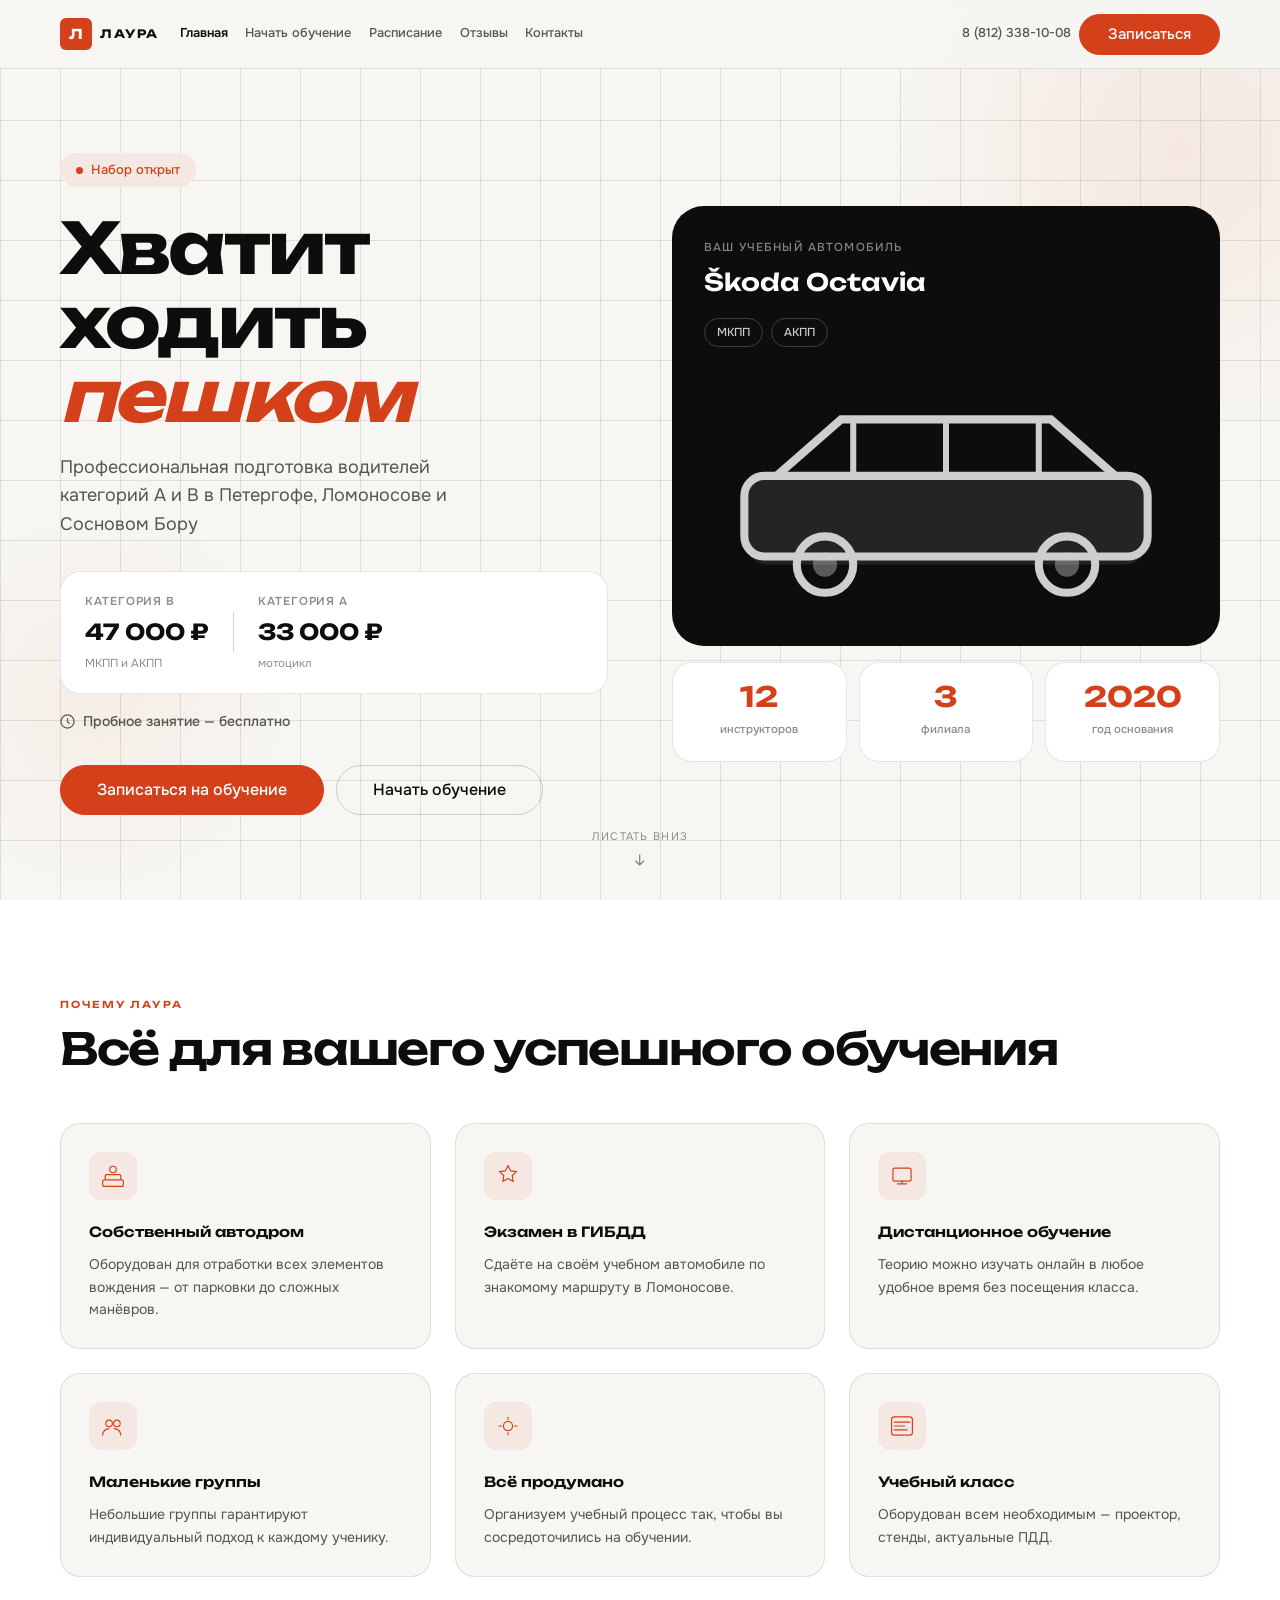
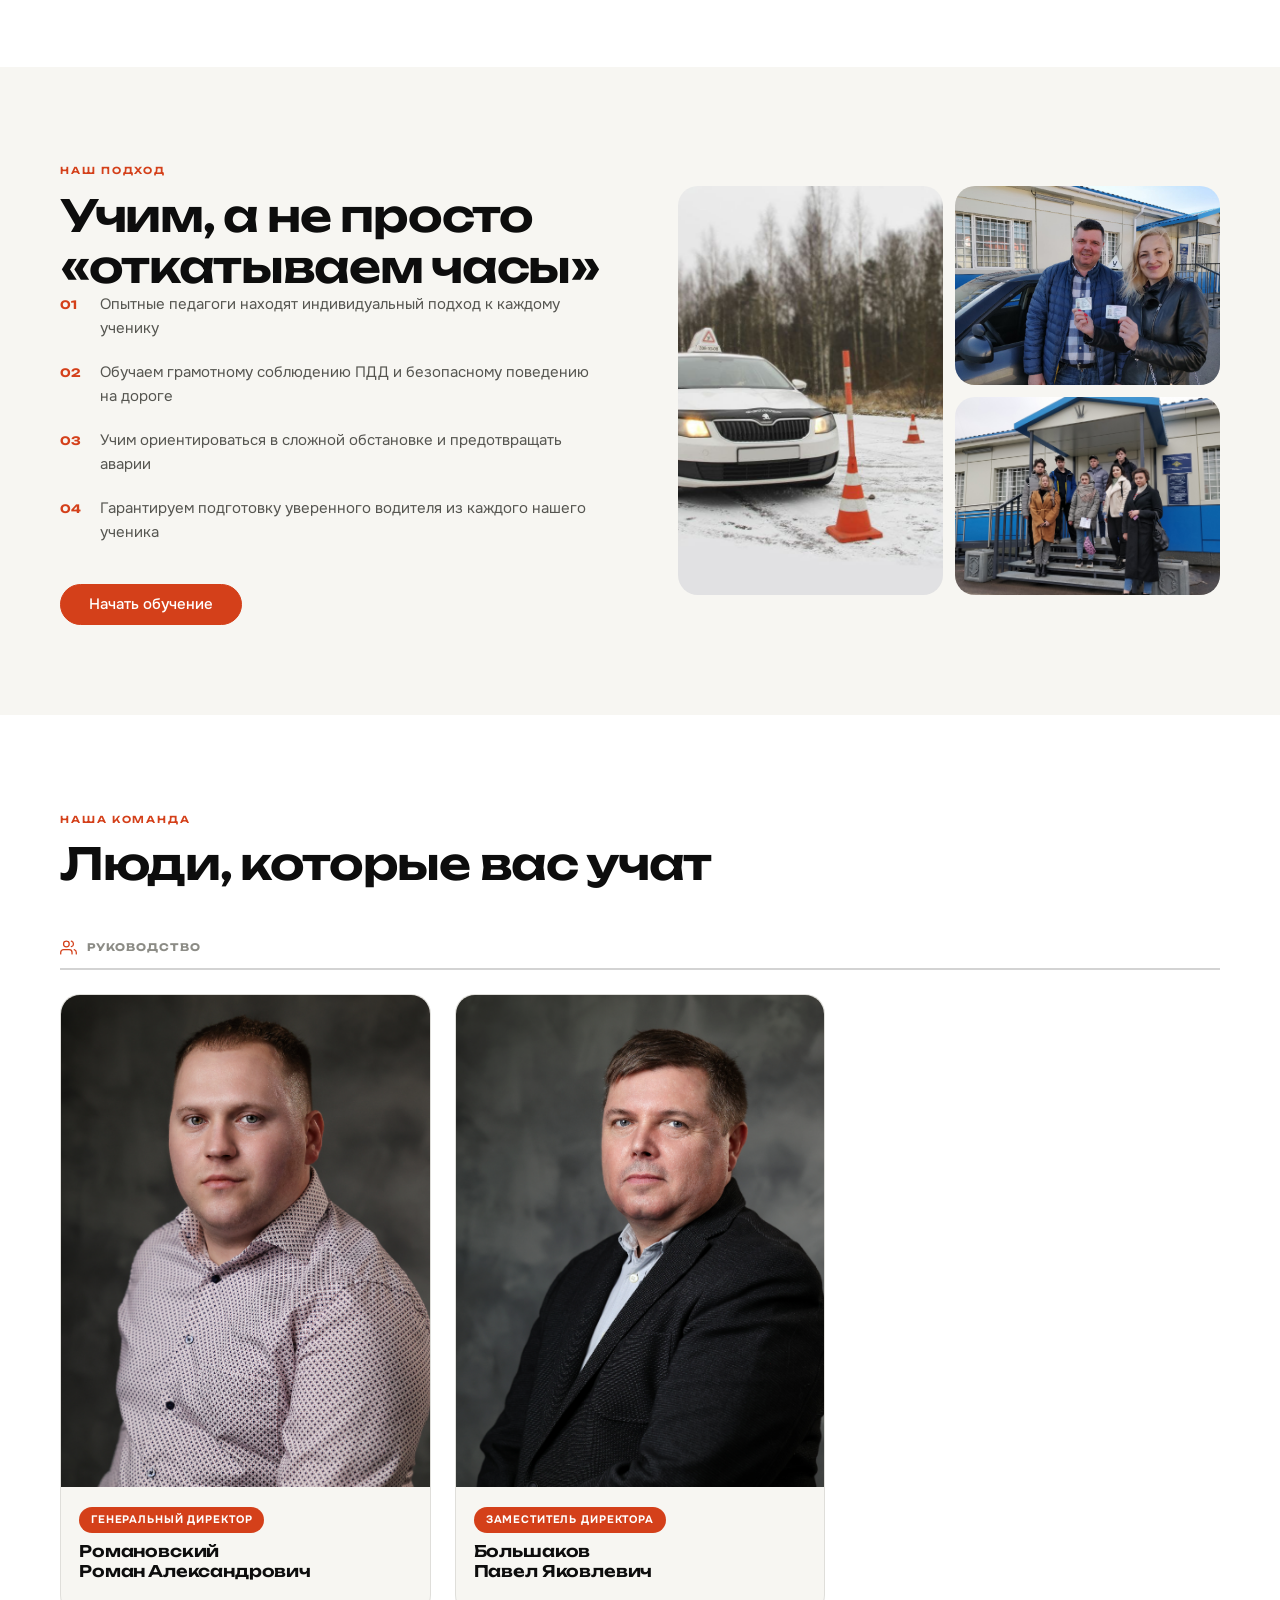
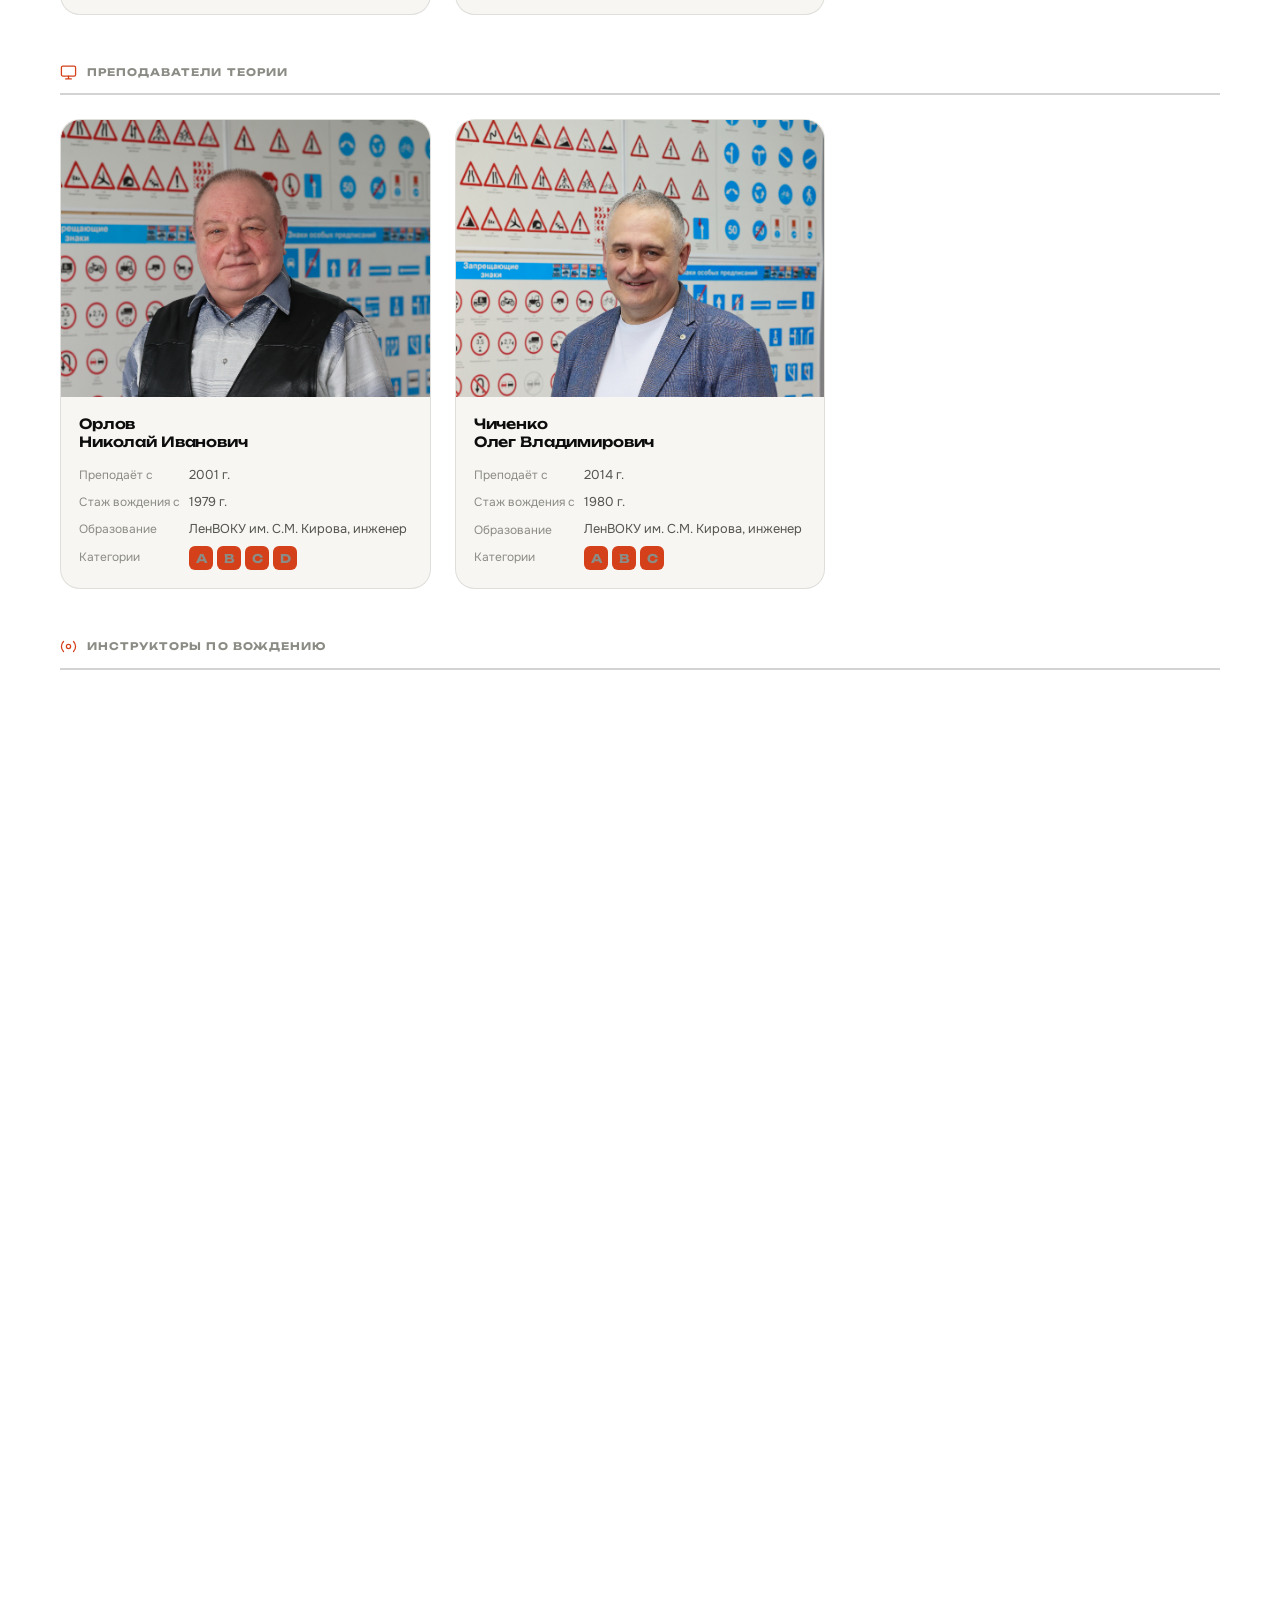
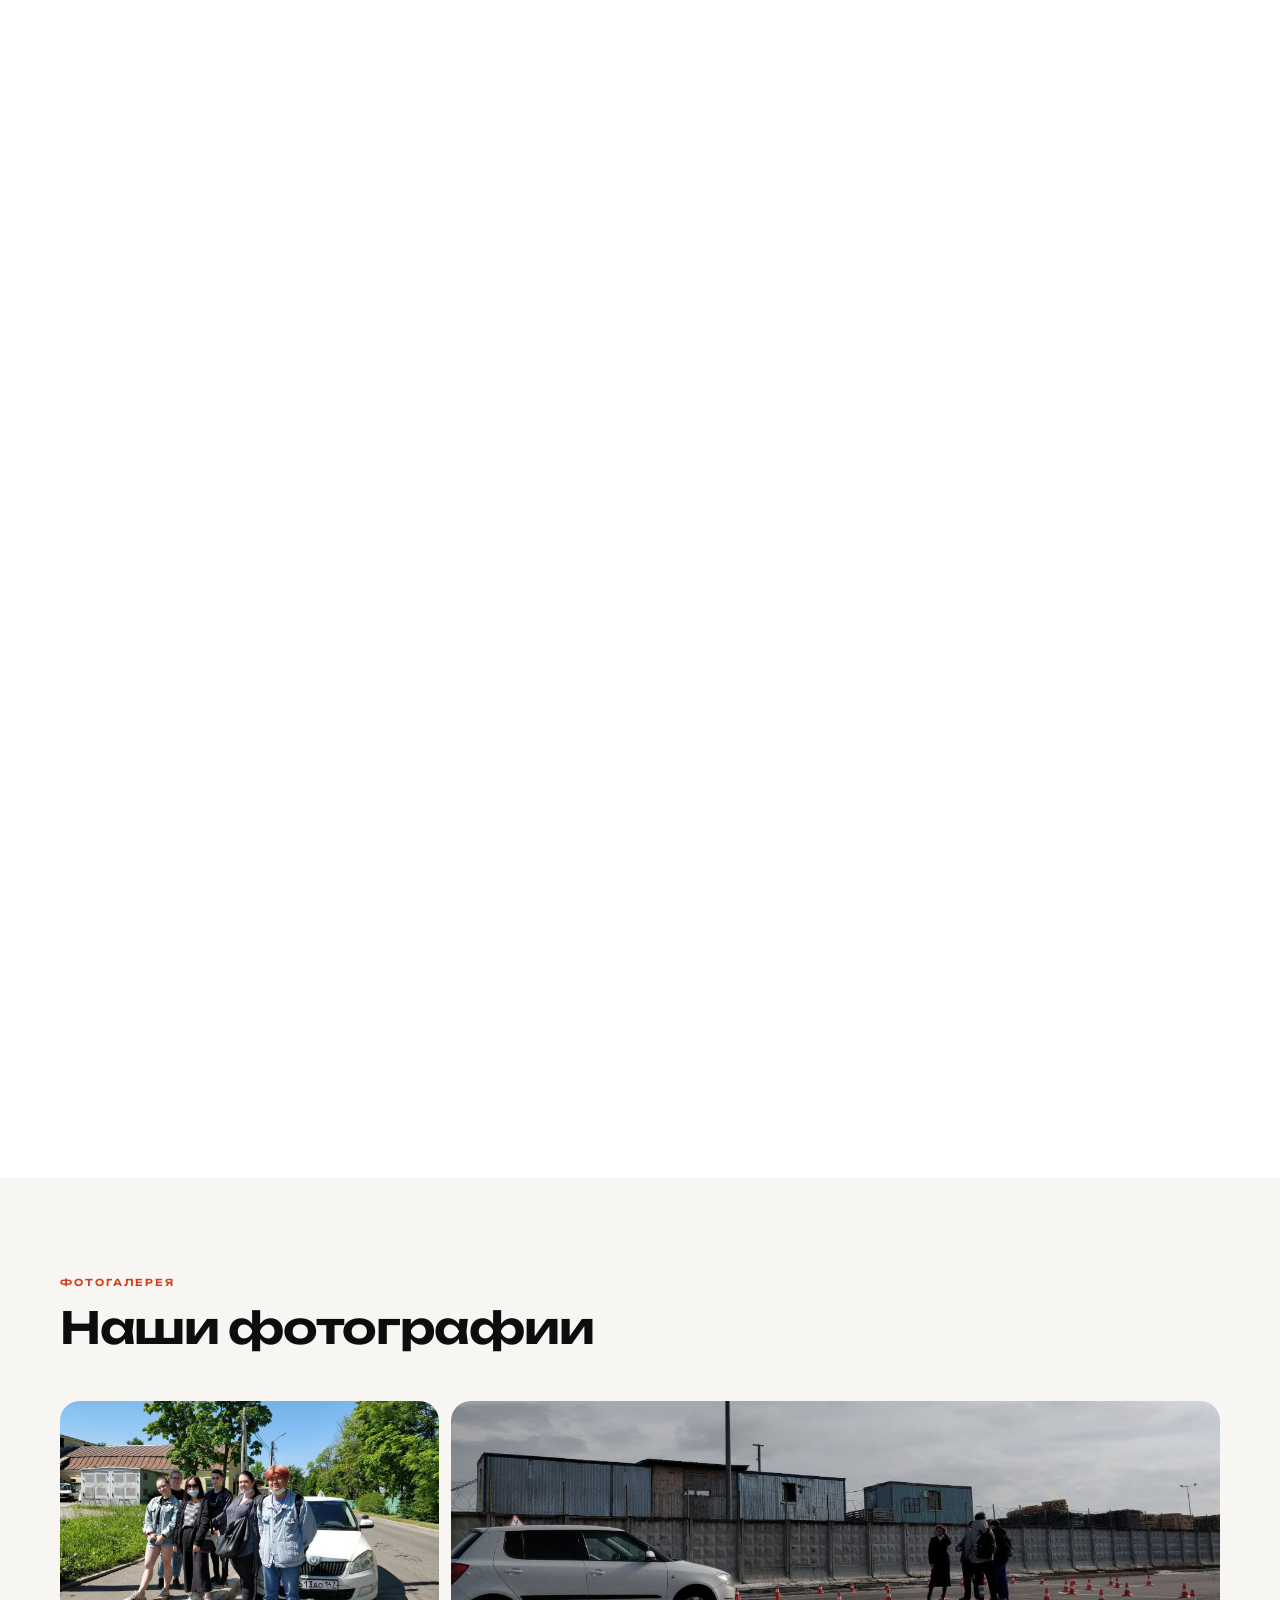
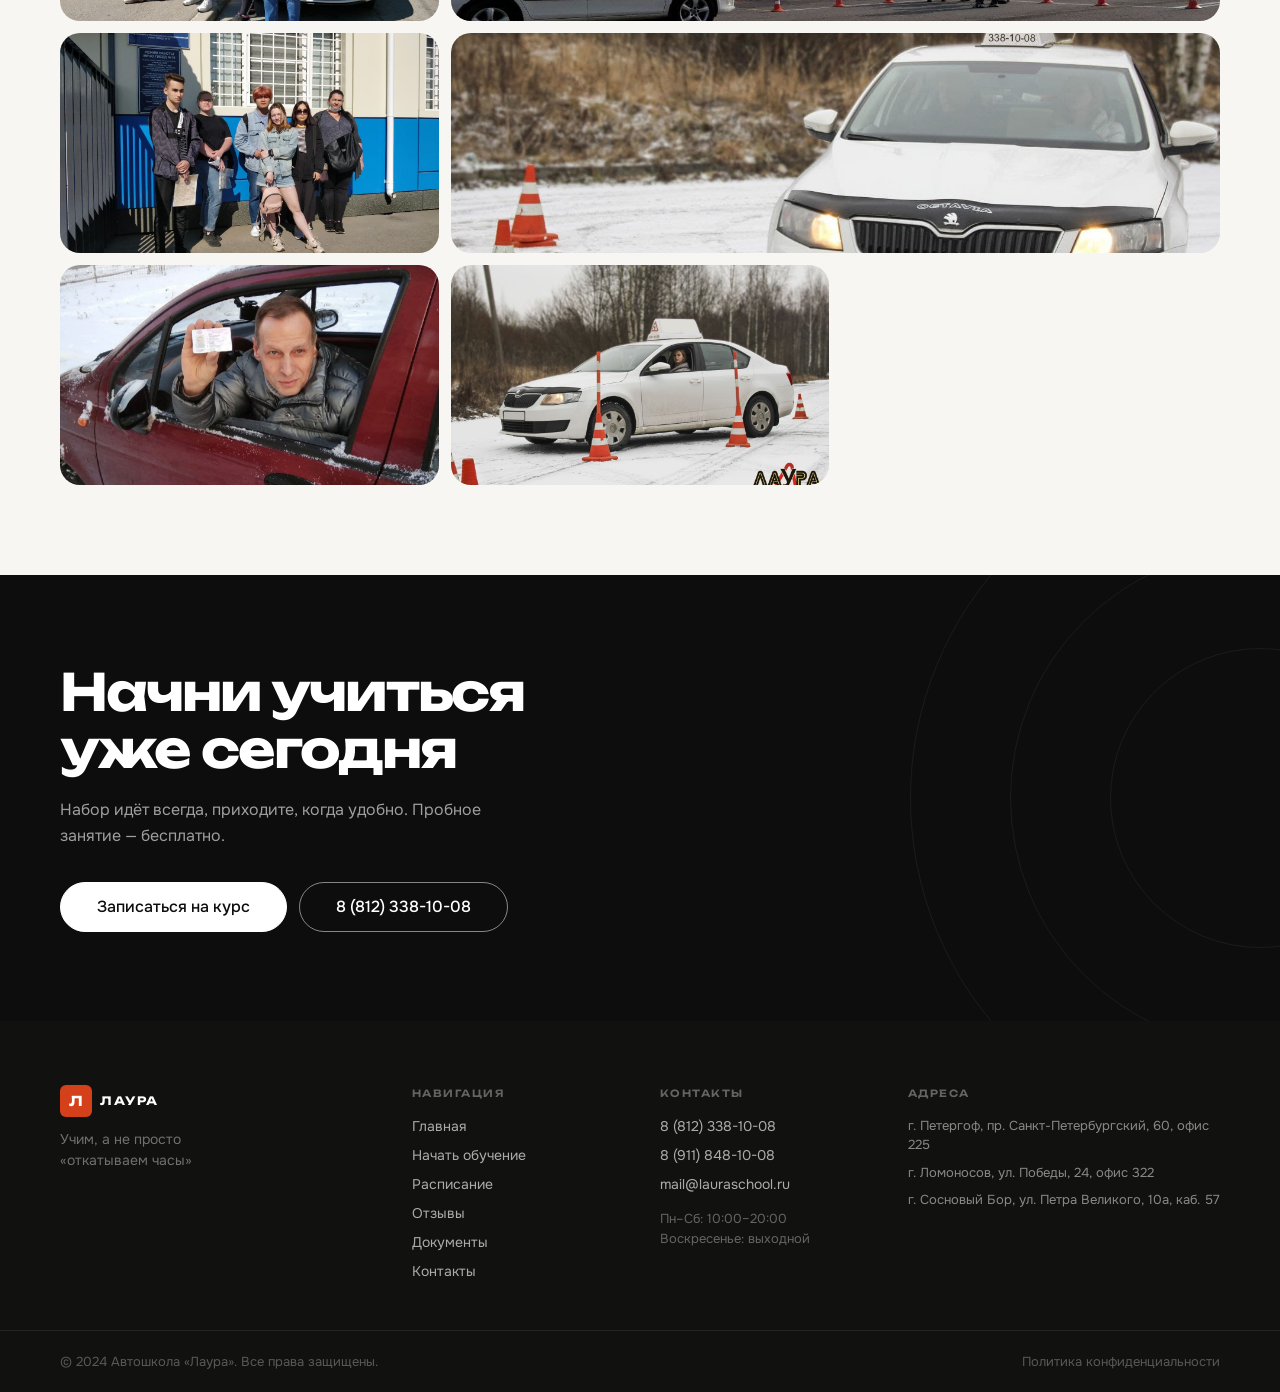
==== commit b37ecf7e: "some changes" ====
--- a/index.html
+++ b/index.html
@@ -4,7 +4,7 @@
   <meta charset="UTF-8">
   <meta name="viewport" content="width=device-width, initial-scale=1.0">
   <title>Автошкола «Лаура» — Автошкола «Лаура»</title>
-  <meta name="description" content="Профессиональная подготовка водителей категории A и B в Петергофе, Ломоносове и Сосновом Боре">
+  <meta name="description" content="Профессиональная подготовка водителей категории A и B в Петергофе, Ломоносове и Сосновом Бору">
   <link rel="preconnect" href="https://fonts.googleapis.com">
   <link rel="preconnect" href="https://fonts.gstatic.com" crossorigin>
   <link href="https://fonts.googleapis.com/css2?family=Unbounded:wght@300;400;600;700&family=Onest:wght@300;400;500;600&display=swap" rel="stylesheet">
@@ -57,7 +57,7 @@
         <div class="hero__content">
           <div class="badge"><span class="badge__dot"></span>Набор открыт</div>
           <h1 class="hero__title">Хватит ходить<br><em>пешком</em></h1>
-          <p class="hero__sub">Профессиональная подготовка водителей категорий A и B в Петергофе, Ломоносове и Сосновом Боре</p>
+          <p class="hero__sub">Профессиональная подготовка водителей категорий A и B в Петергофе, Ломоносове и Сосновом Бору</p>
           <div class="prices">
             <div class="prices__item">
               <span class="prices__cat">Категория B</span>
@@ -85,7 +85,7 @@
             <div class="card-car__label">Ваш учебный автомобиль</div>
             <div class="card-car__model">Škoda Octavia</div>
             <div class="card-car__tags">
-              <span class="tag">МКПП</span><span class="tag">АКПП</span><span class="tag">Двойное управление</span>
+              <span class="tag">МКПП</span><span class="tag">АКПП</span>
             </div>
             <div class="card-car__icon">
               <svg viewBox="0 0 120 58" fill="none">
@@ -105,7 +105,7 @@
           <div class="stat-cards">
             <div class="stat-card"><span class="stat-card__num">12</span><span class="stat-card__label">инструкторов</span></div>
             <div class="stat-card"><span class="stat-card__num">3</span><span class="stat-card__label">филиала</span></div>
-            <div class="stat-card"><span class="stat-card__num">2007</span><span class="stat-card__label">год основания</span></div>
+            <div class="stat-card"><span class="stat-card__num">2020</span><span class="stat-card__label">год основания</span></div>
           </div>
         </div>
       </div>
@@ -357,7 +357,7 @@
       <div class="container cta__inner">
         <div class="cta__body">
           <h2 class="cta__title">Начни учиться<br>уже сегодня</h2>
-          <p class="cta__text">Новая группа стартует в начале и конце каждого месяца. Пробное занятие — бесплатно.</p>
+          <p class="cta__text">Набор идёт всегда, приходите, когда удобно. Пробное занятие — бесплатно.</p>
           <div class="cta__btns">
             <button class="btn btn--white btn--large" onclick="openModal()">Записаться на курс</button>
             <a href="tel:88123381008" class="btn btn--outline-white btn--large">8 (812) 338-10-08</a>
--- a/style/main.css
+++ b/style/main.css
@@ -740,3 +740,38 @@
   .stat-card__num { font-size: 1.375rem; }
   .doc-img-grid { grid-template-columns: 1fr; }
 }
+
+/* ── YANDEX REVIEWS CARDS ── */
+.ya-reviews-grid {
+  display: grid;
+  grid-template-columns: repeat(3, 1fr);
+  gap: 1.5rem;
+}
+.ya-card {
+  background: var(--surface);
+  border: 1px solid var(--bd);
+  border-radius: var(--r-xl);
+  padding: 1.75rem;
+  display: flex;
+  flex-direction: column;
+  gap: 1.25rem;
+  transition: box-shadow var(--ease), transform var(--ease);
+}
+.ya-card:hover { box-shadow: var(--sh-hover); transform: translateY(-3px); }
+.ya-card__header { display: flex; align-items: center; gap: .875rem; }
+.ya-card__icon {
+  width: 44px; height: 44px; flex-shrink: 0;
+  background: #fff5f3; border-radius: var(--r-md);
+  display: flex; align-items: center; justify-content: center;
+  border: 1px solid rgba(252,63,29,.15);
+}
+.ya-card__city { font-family: var(--fh); font-size: .9375rem; font-weight: 700; color: var(--tx1); }
+.ya-card__addr { font-size: .8125rem; color: var(--tx3); margin-top: .125rem; }
+.ya-card__btn  { margin-top: auto; justify-content: center; }
+
+@media (max-width: 860px) {
+  .ya-reviews-grid { grid-template-columns: 1fr; }
+}
+@media (max-width: 640px) {
+  .ya-reviews-grid { grid-template-columns: 1fr; }
+}
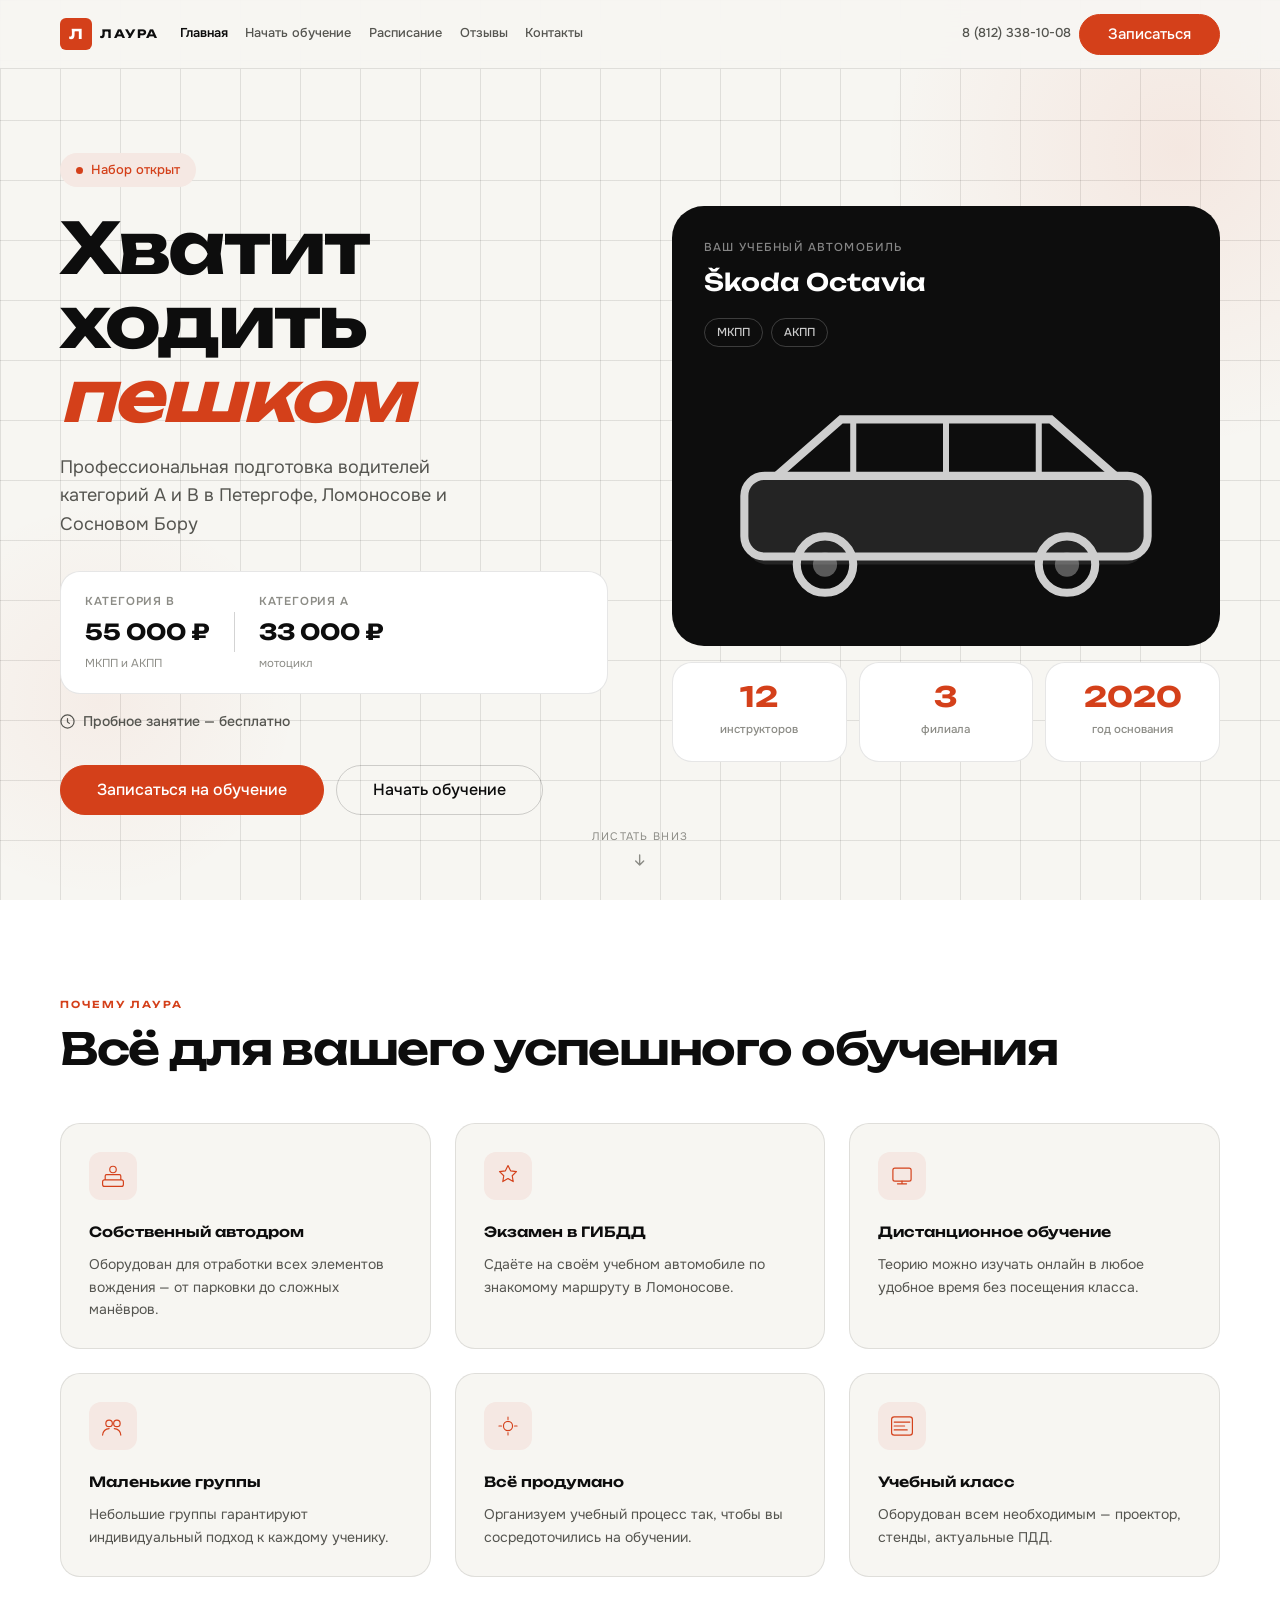
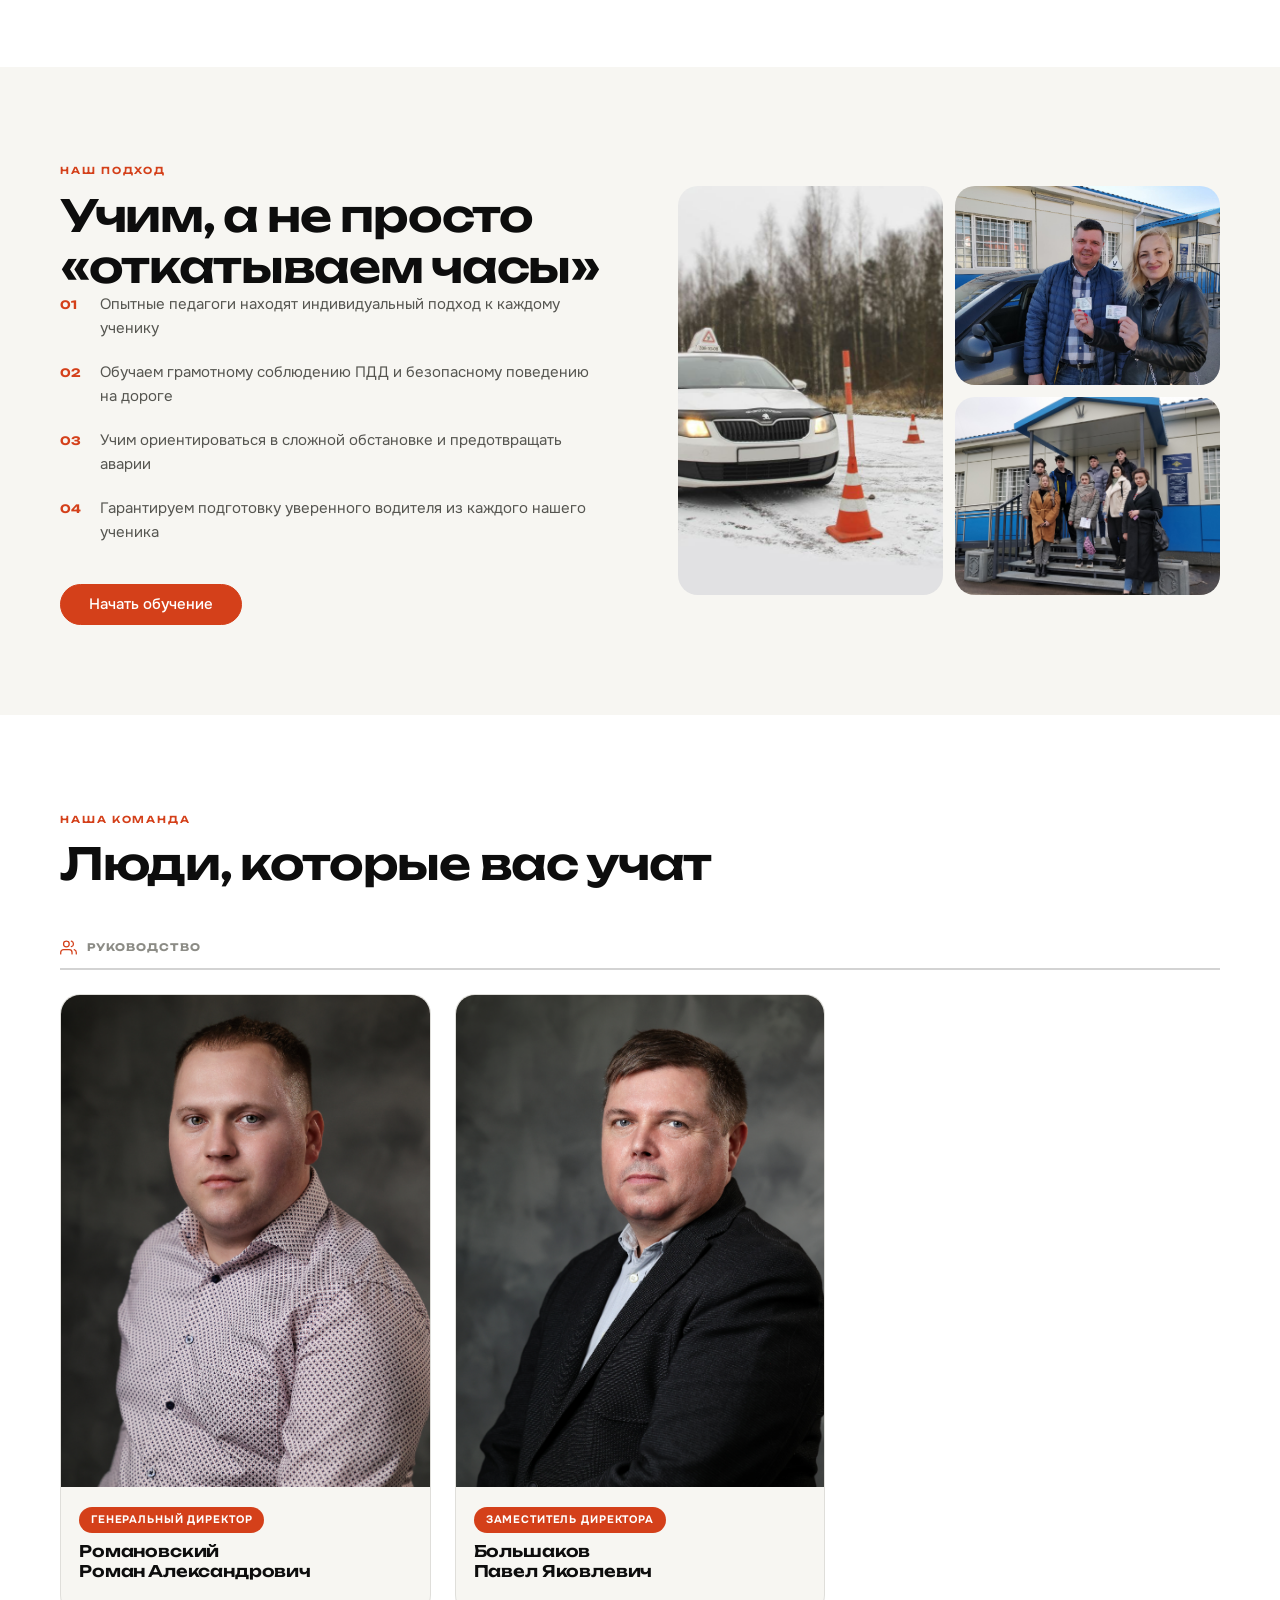
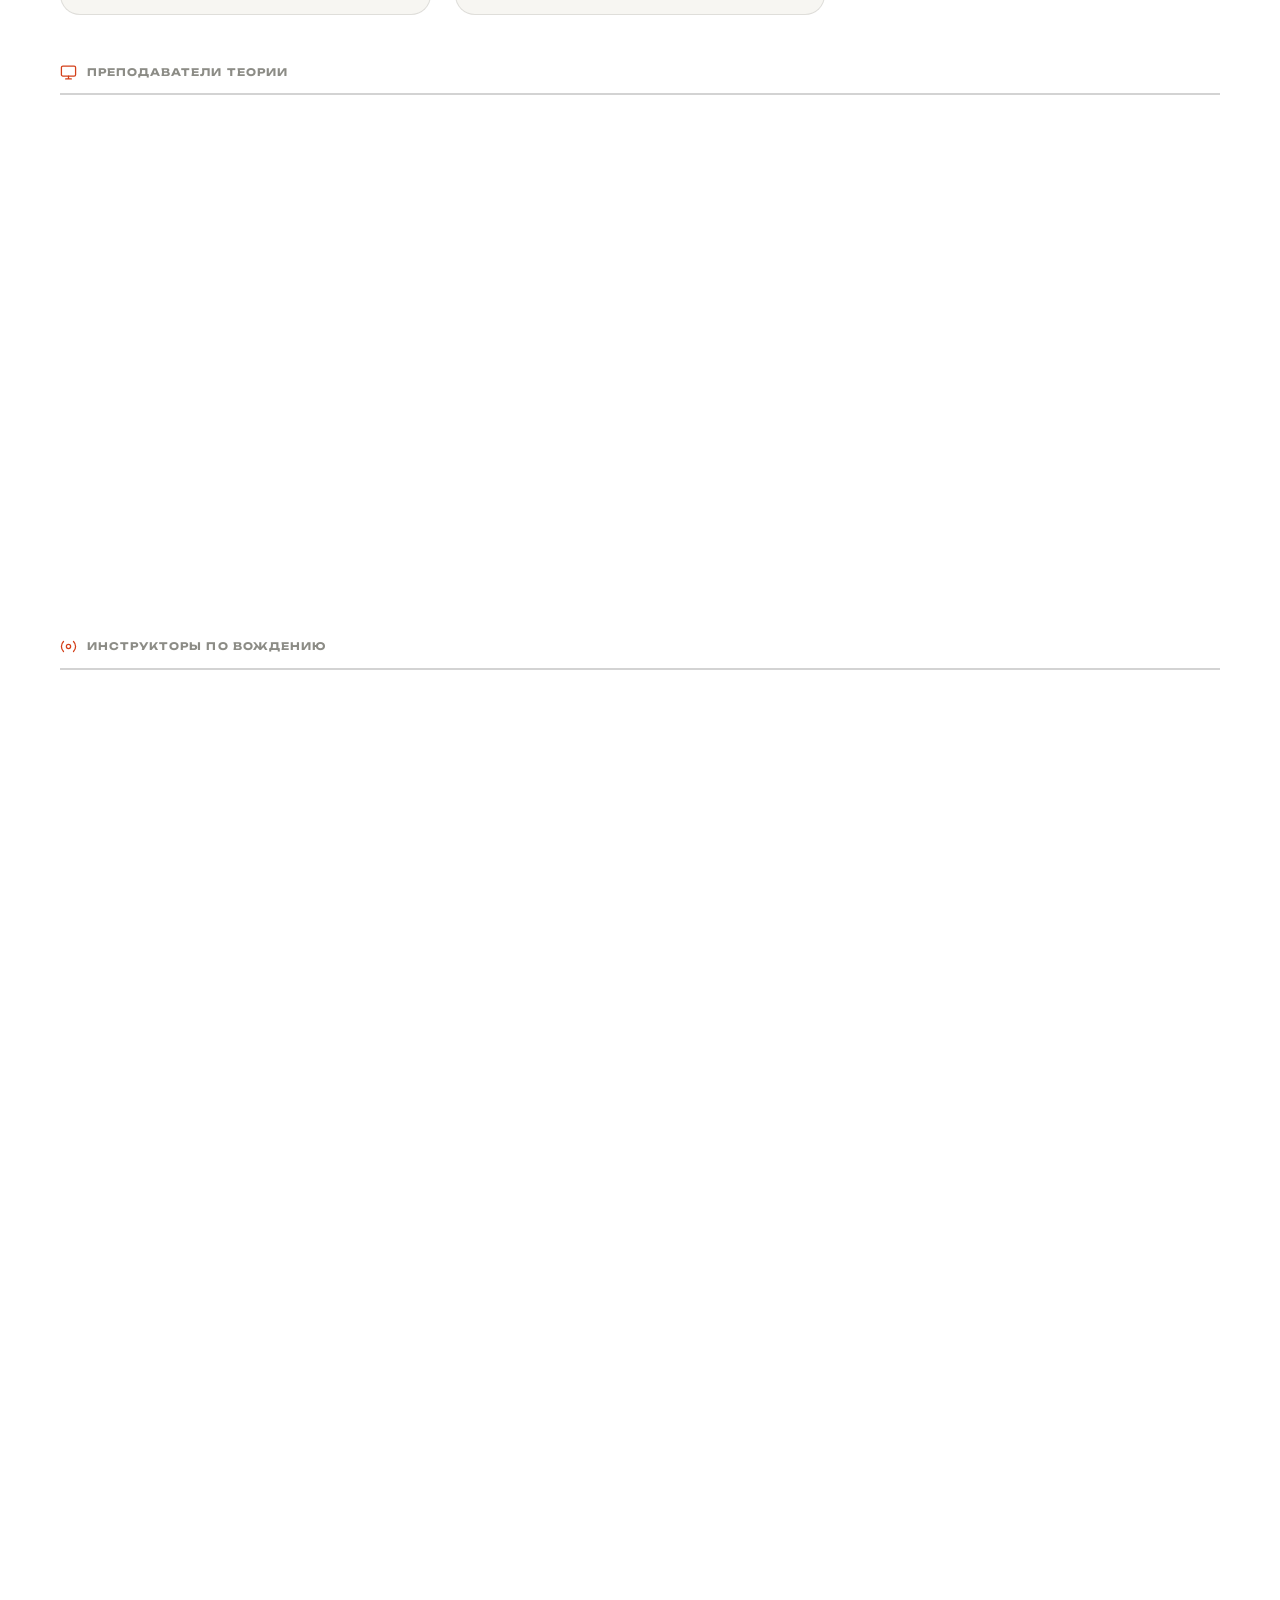
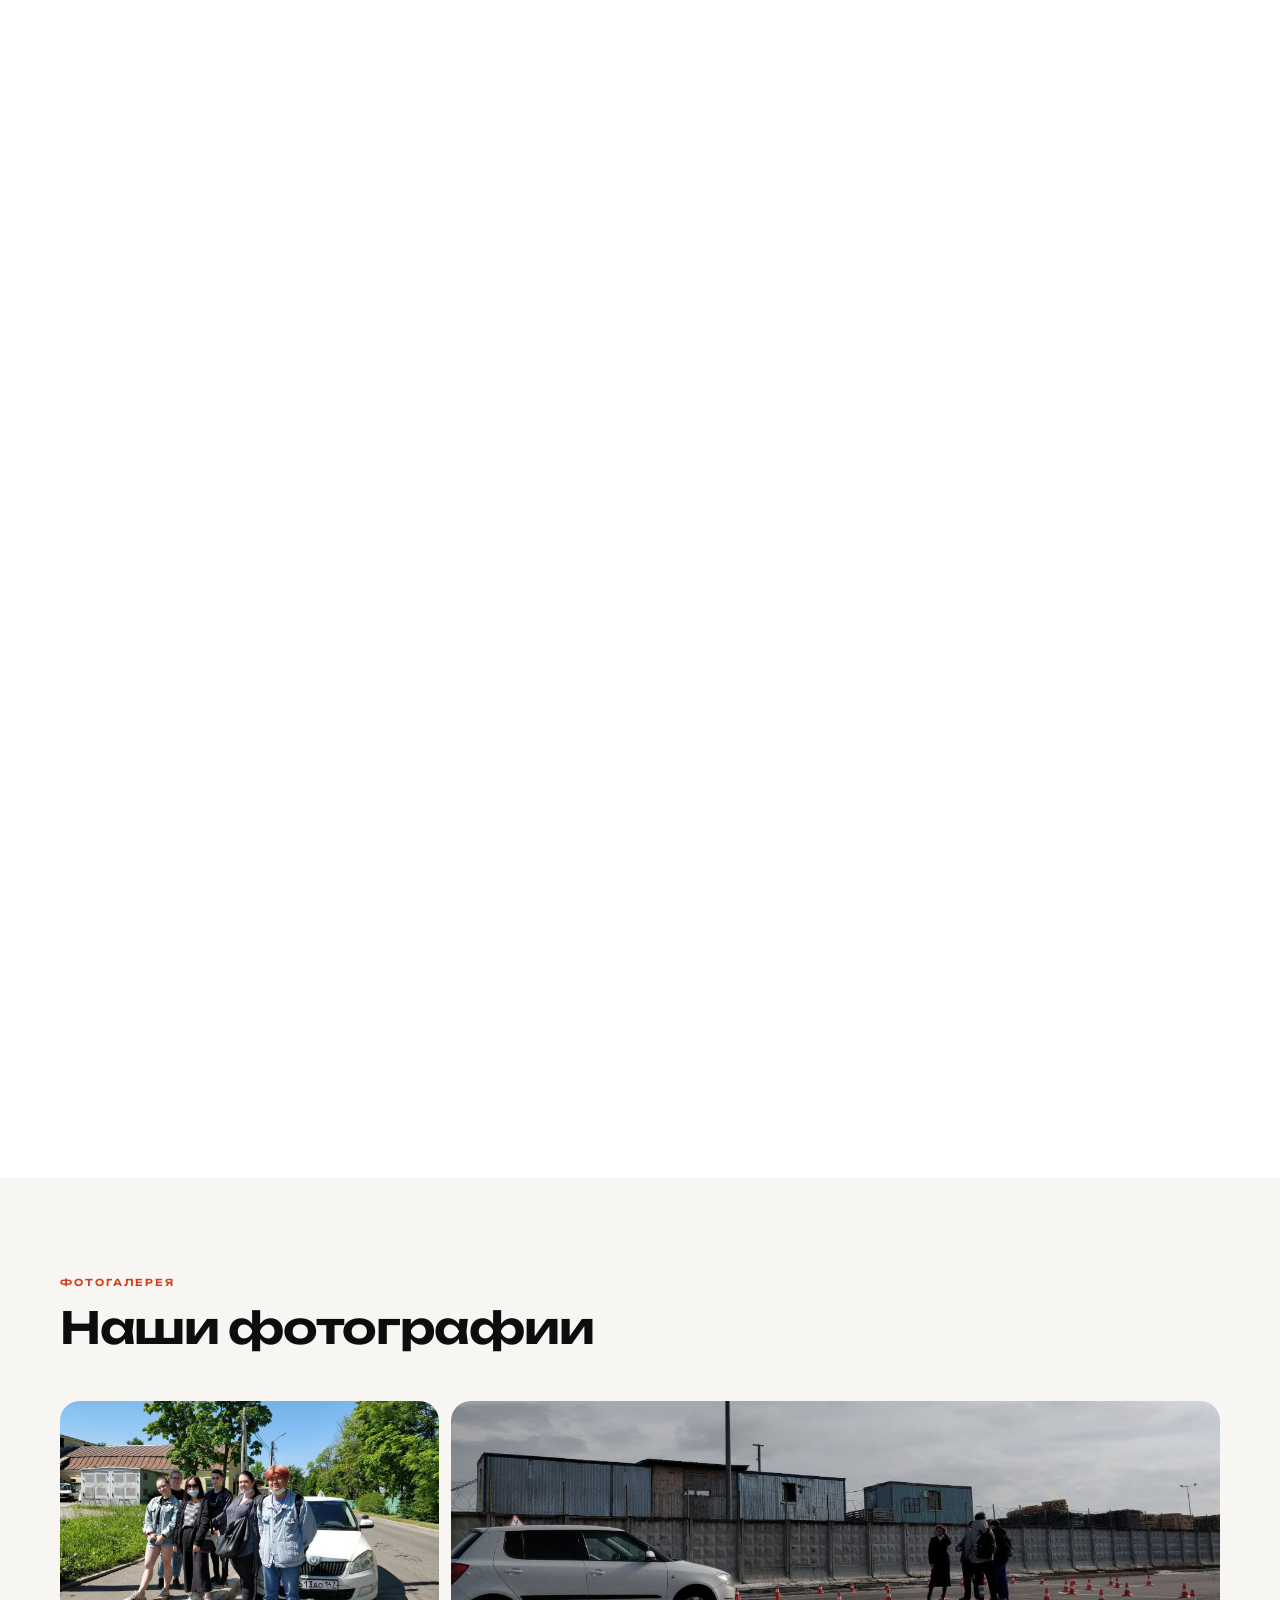
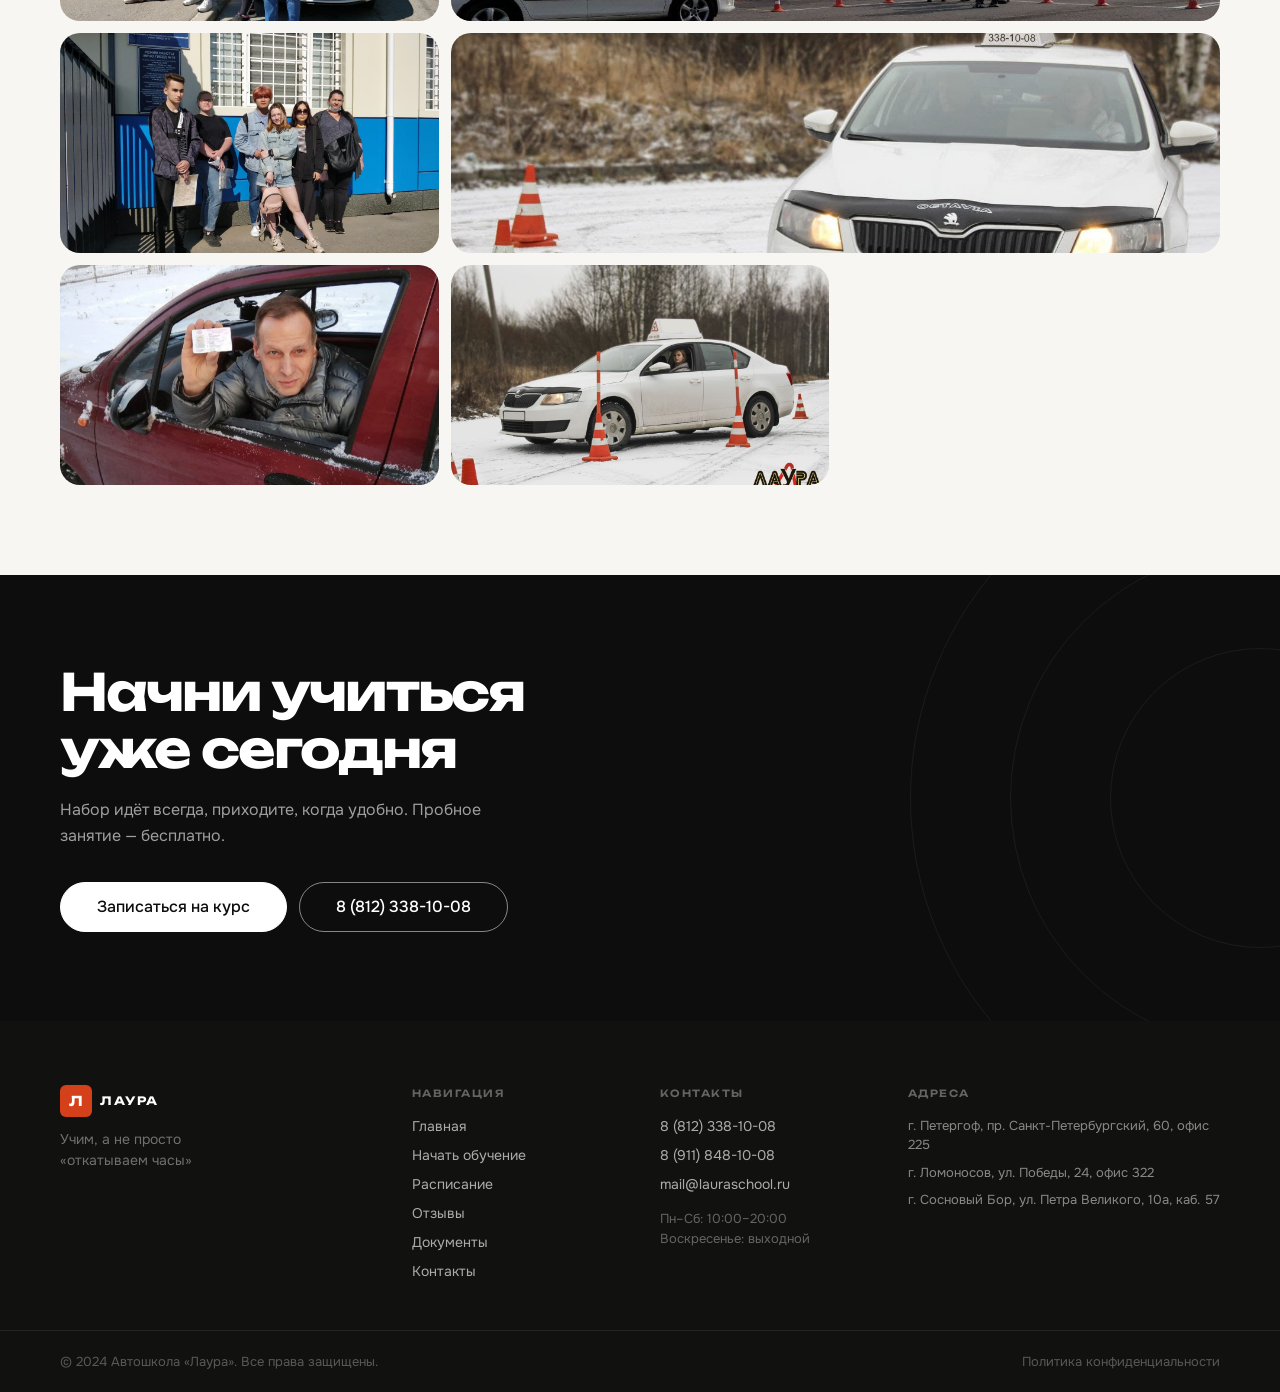
==== commit ff5aa4a6: "update index + documents" ====
--- a/index.html
+++ b/index.html
@@ -61,7 +61,7 @@
           <div class="prices">
             <div class="prices__item">
               <span class="prices__cat">Категория B</span>
-              <span class="prices__val">47 000 ₽</span>
+              <span class="prices__val">55 000 ₽</span>
               <span class="prices__note">МКПП и АКПП</span>
             </div>
             <div class="prices__div" aria-hidden="true"></div>
--- a/style/main.css
+++ b/style/main.css
@@ -775,3 +775,111 @@
 @media (max-width: 640px) {
   .ya-reviews-grid { grid-template-columns: 1fr; }
 }
+
+/* ── PHONE FIELD WITH +7 PREFIX ── */
+.phone-wrap {
+  display: flex;
+  align-items: stretch;
+  border: 1.5px solid var(--bd-md);
+  border-radius: var(--r-md);
+  overflow: hidden;
+  transition: border-color var(--ease), box-shadow var(--ease);
+  background: var(--bg);
+}
+.phone-wrap:focus-within {
+  border-color: var(--accent);
+  box-shadow: 0 0 0 3px rgba(212,64,26,.12);
+}
+.phone-prefix {
+  display: flex;
+  align-items: center;
+  padding: 0 .875rem;
+  background: var(--surface-alt);
+  font-family: var(--fb);
+  font-size: .9375rem;
+  font-weight: 600;
+  color: var(--tx1);
+  border-right: 1.5px solid var(--bd-md);
+  white-space: nowrap;
+  user-select: none;
+}
+.phone-inp {
+  border: none !important;
+  border-radius: 0 !important;
+  box-shadow: none !important;
+  flex: 1;
+  min-width: 0;
+}
+.phone-inp:focus { box-shadow: none !important; }
+
+/* Field error message */
+.field__err {
+  display: block;
+  font-size: .75rem;
+  color: #c0392b;
+  margin-top: .25rem;
+  min-height: 1em;
+  font-weight: 500;
+}
+
+/* Highlight invalid field */
+.field__inp--err,
+.phone-wrap--err {
+  border-color: #e74c3c !important;
+  box-shadow: 0 0 0 3px rgba(231,76,60,.12) !important;
+}
+
+/* ── YANDEX REVIEWS WIDGET CARDS ── */
+.ya-reviews-grid {
+  display: grid;
+  grid-template-columns: repeat(3, 1fr);
+  gap: 1.5rem;
+}
+.ya-card {
+  background: var(--surface);
+  border: 1px solid var(--bd);
+  border-radius: var(--r-xl);
+  overflow: hidden;
+  display: flex;
+  flex-direction: column;
+  transition: box-shadow var(--ease), transform var(--ease);
+}
+.ya-card:hover { box-shadow: var(--sh-hover); transform: translateY(-3px); }
+.ya-card__header {
+  display: flex;
+  align-items: center;
+  gap: .875rem;
+  padding: 1.25rem 1.25rem .875rem;
+}
+.ya-card__icon {
+  width: 40px; height: 40px; flex-shrink: 0;
+  background: #fff5f3; border-radius: var(--r-md);
+  display: flex; align-items: center; justify-content: center;
+  border: 1px solid rgba(252,63,29,.15);
+}
+.ya-card__city { font-family: var(--fh); font-size: .875rem; font-weight: 700; color: var(--tx1); }
+.ya-card__addr { font-size: .75rem; color: var(--tx3); margin-top: .125rem; }
+.ya-card__iframe-wrap { flex: 1; position: relative; min-height: 360px; }
+.ya-card__iframe-wrap iframe { display: block; width: 100%; height: 100%; min-height: 360px; border: 0; }
+.ya-card__link {
+  display: flex;
+  align-items: center;
+  justify-content: center;
+  gap: .5rem;
+  padding: .875rem 1.25rem;
+  background: var(--bg);
+  border-top: 1px solid var(--bd);
+  font-size: .8125rem;
+  font-weight: 600;
+  color: var(--accent);
+  transition: background var(--ease);
+  text-decoration: none;
+}
+.ya-card__link:hover { background: var(--accent-lt); }
+.ya-card__link svg { flex-shrink: 0; }
+
+@media (max-width: 860px) {
+  .ya-reviews-grid { grid-template-columns: 1fr; }
+  .ya-card__iframe-wrap { min-height: 320px; }
+  .ya-card__iframe-wrap iframe { min-height: 320px; }
+}
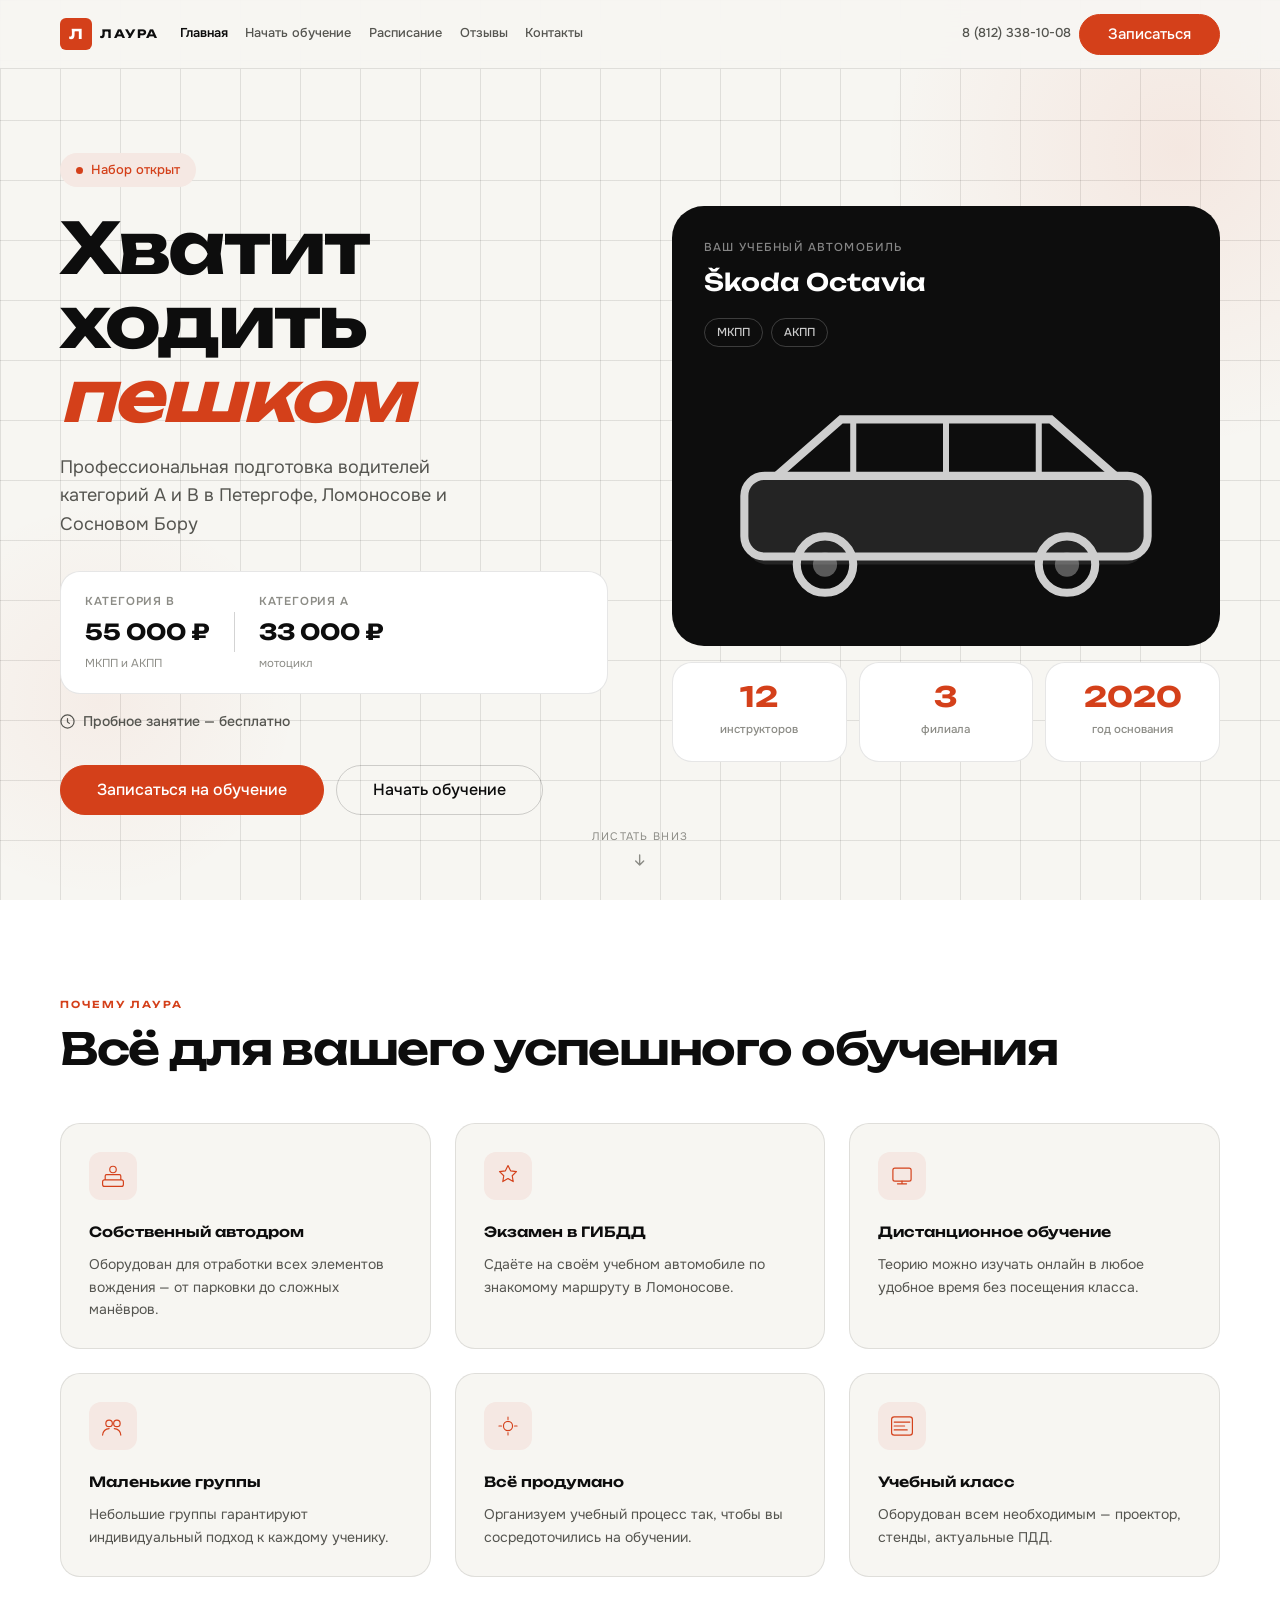
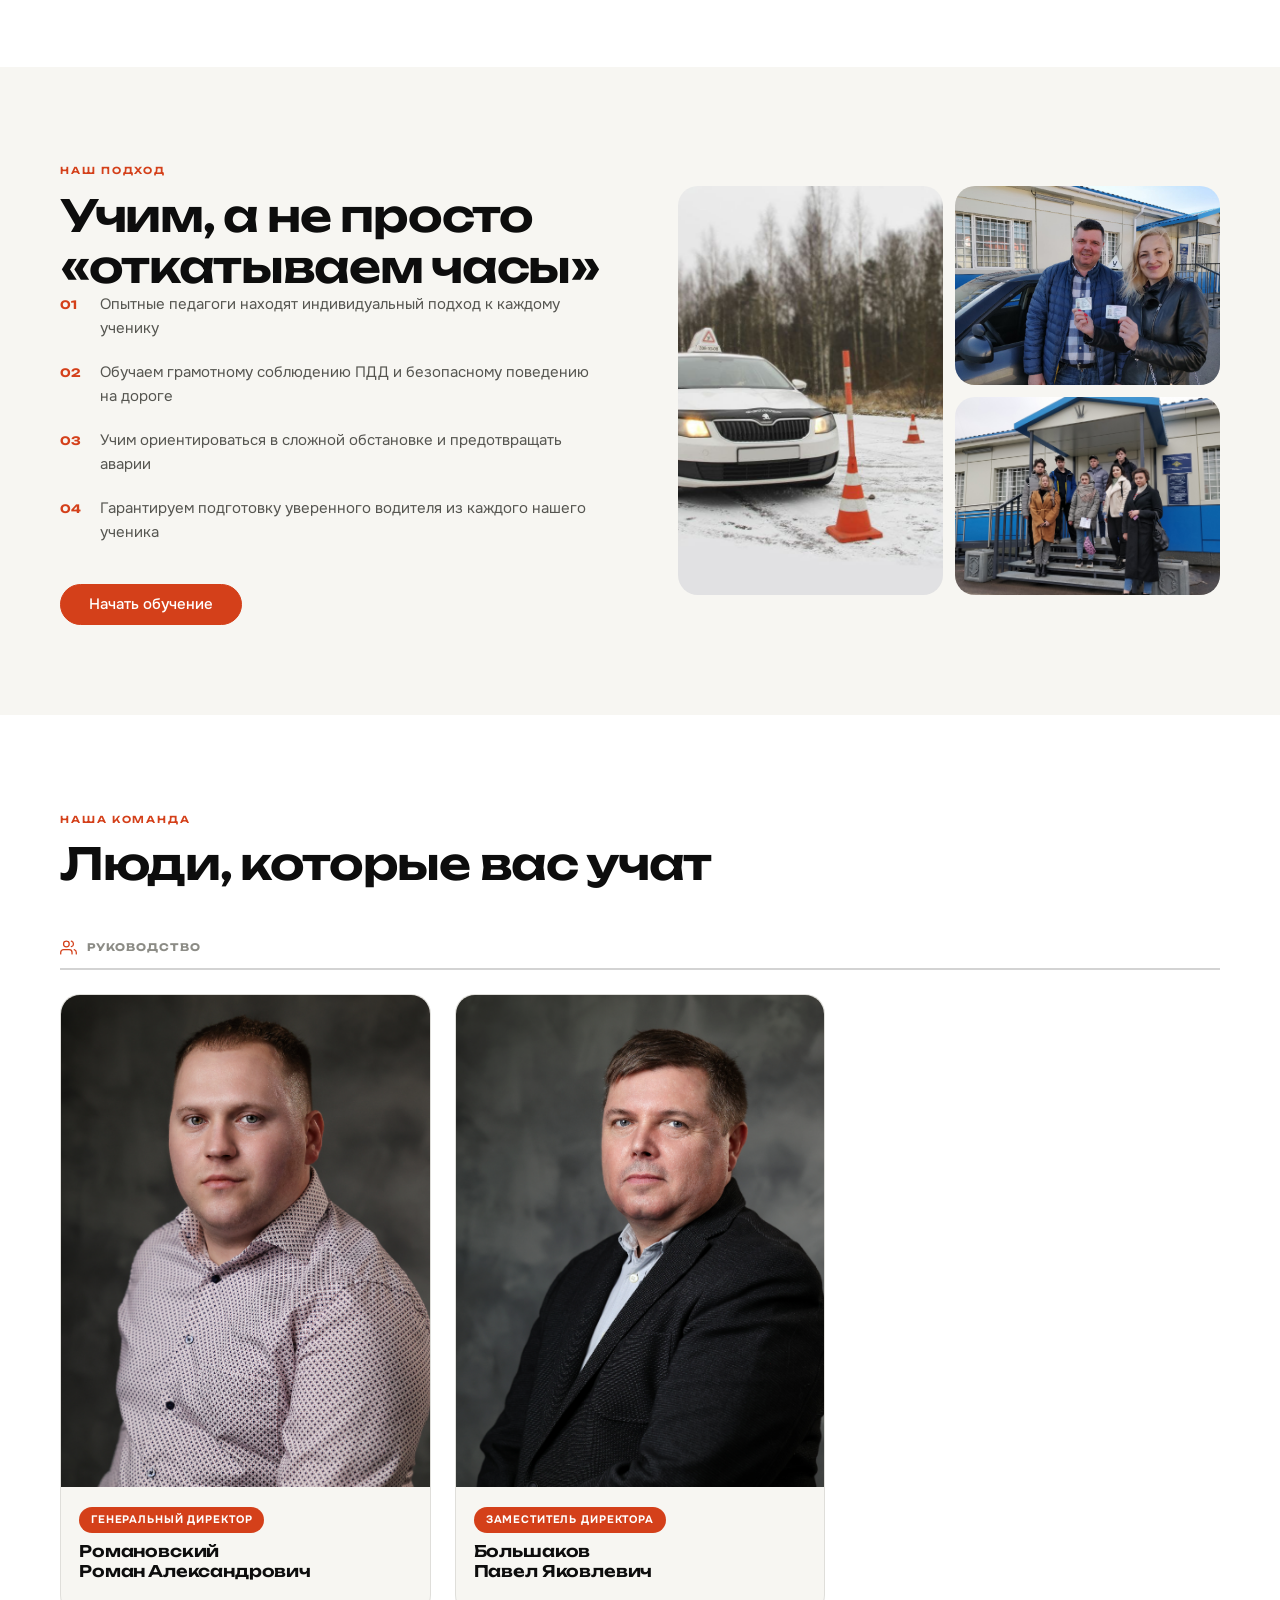
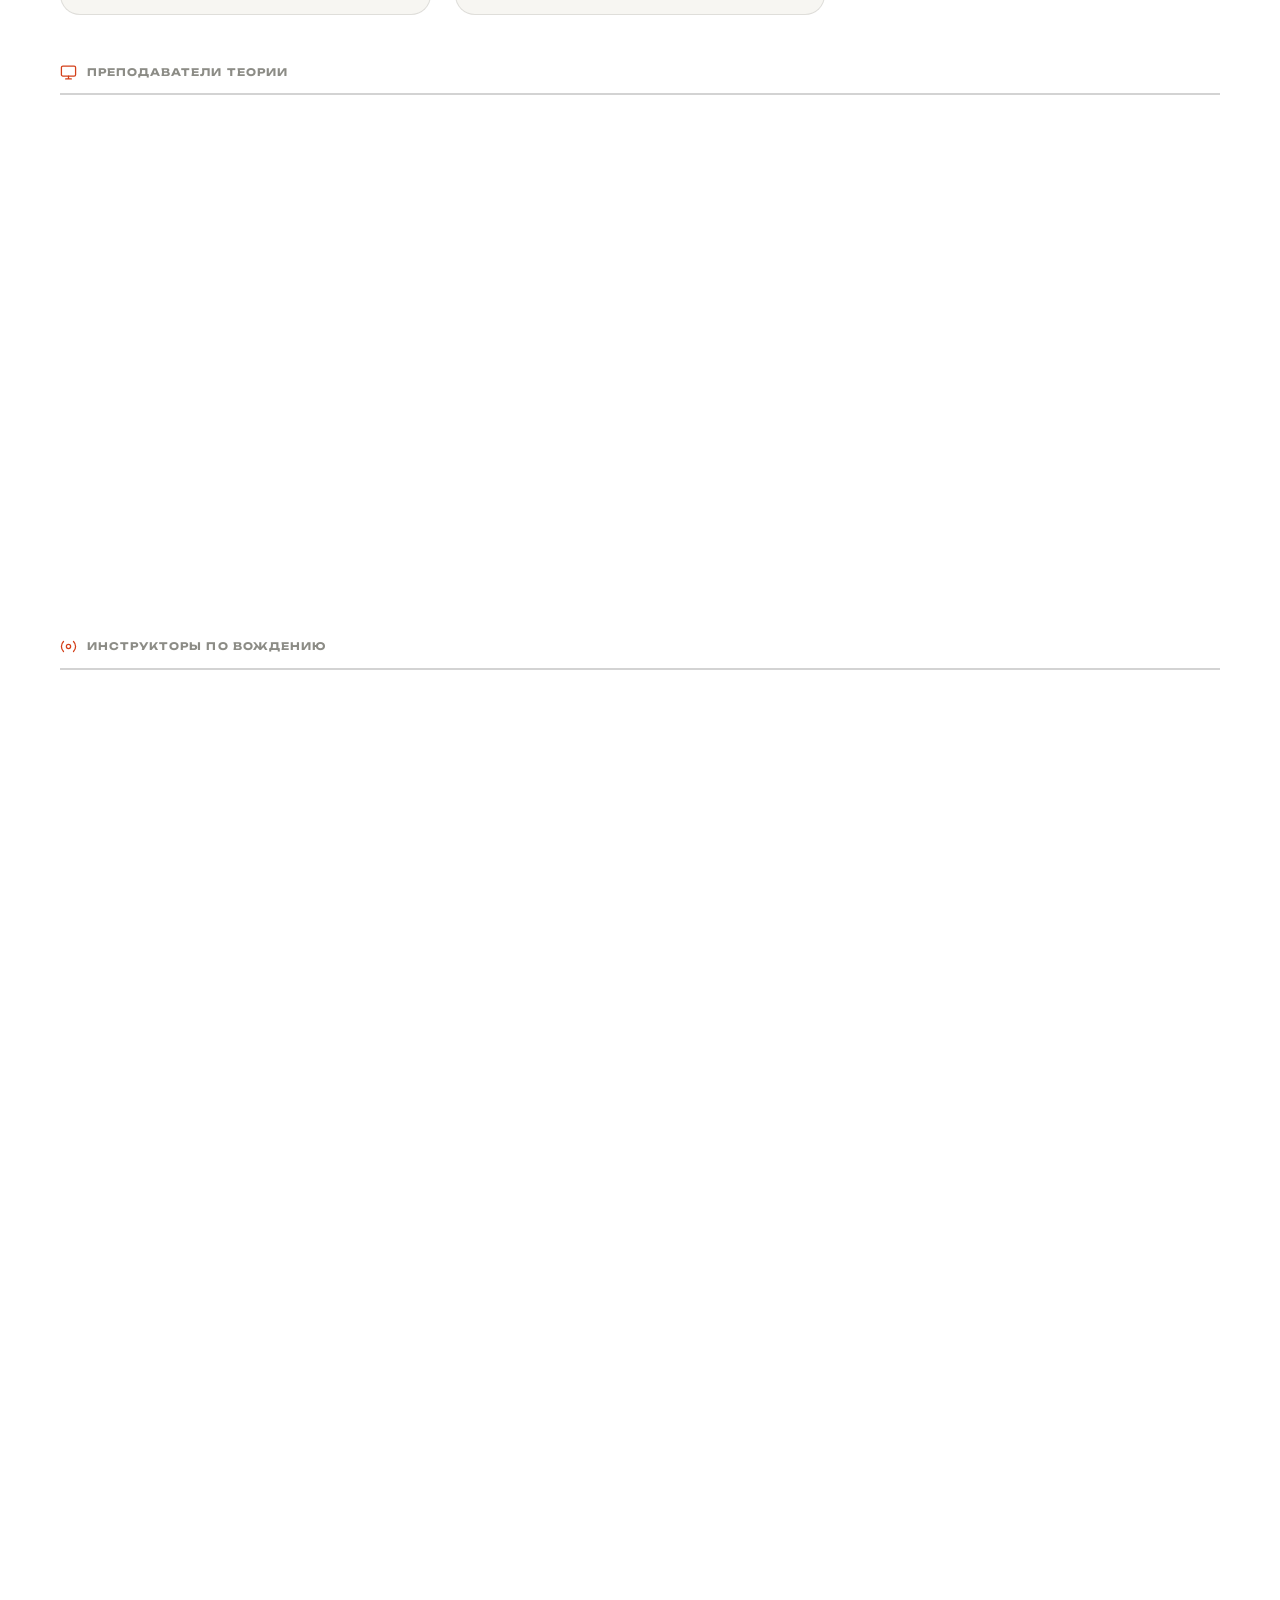
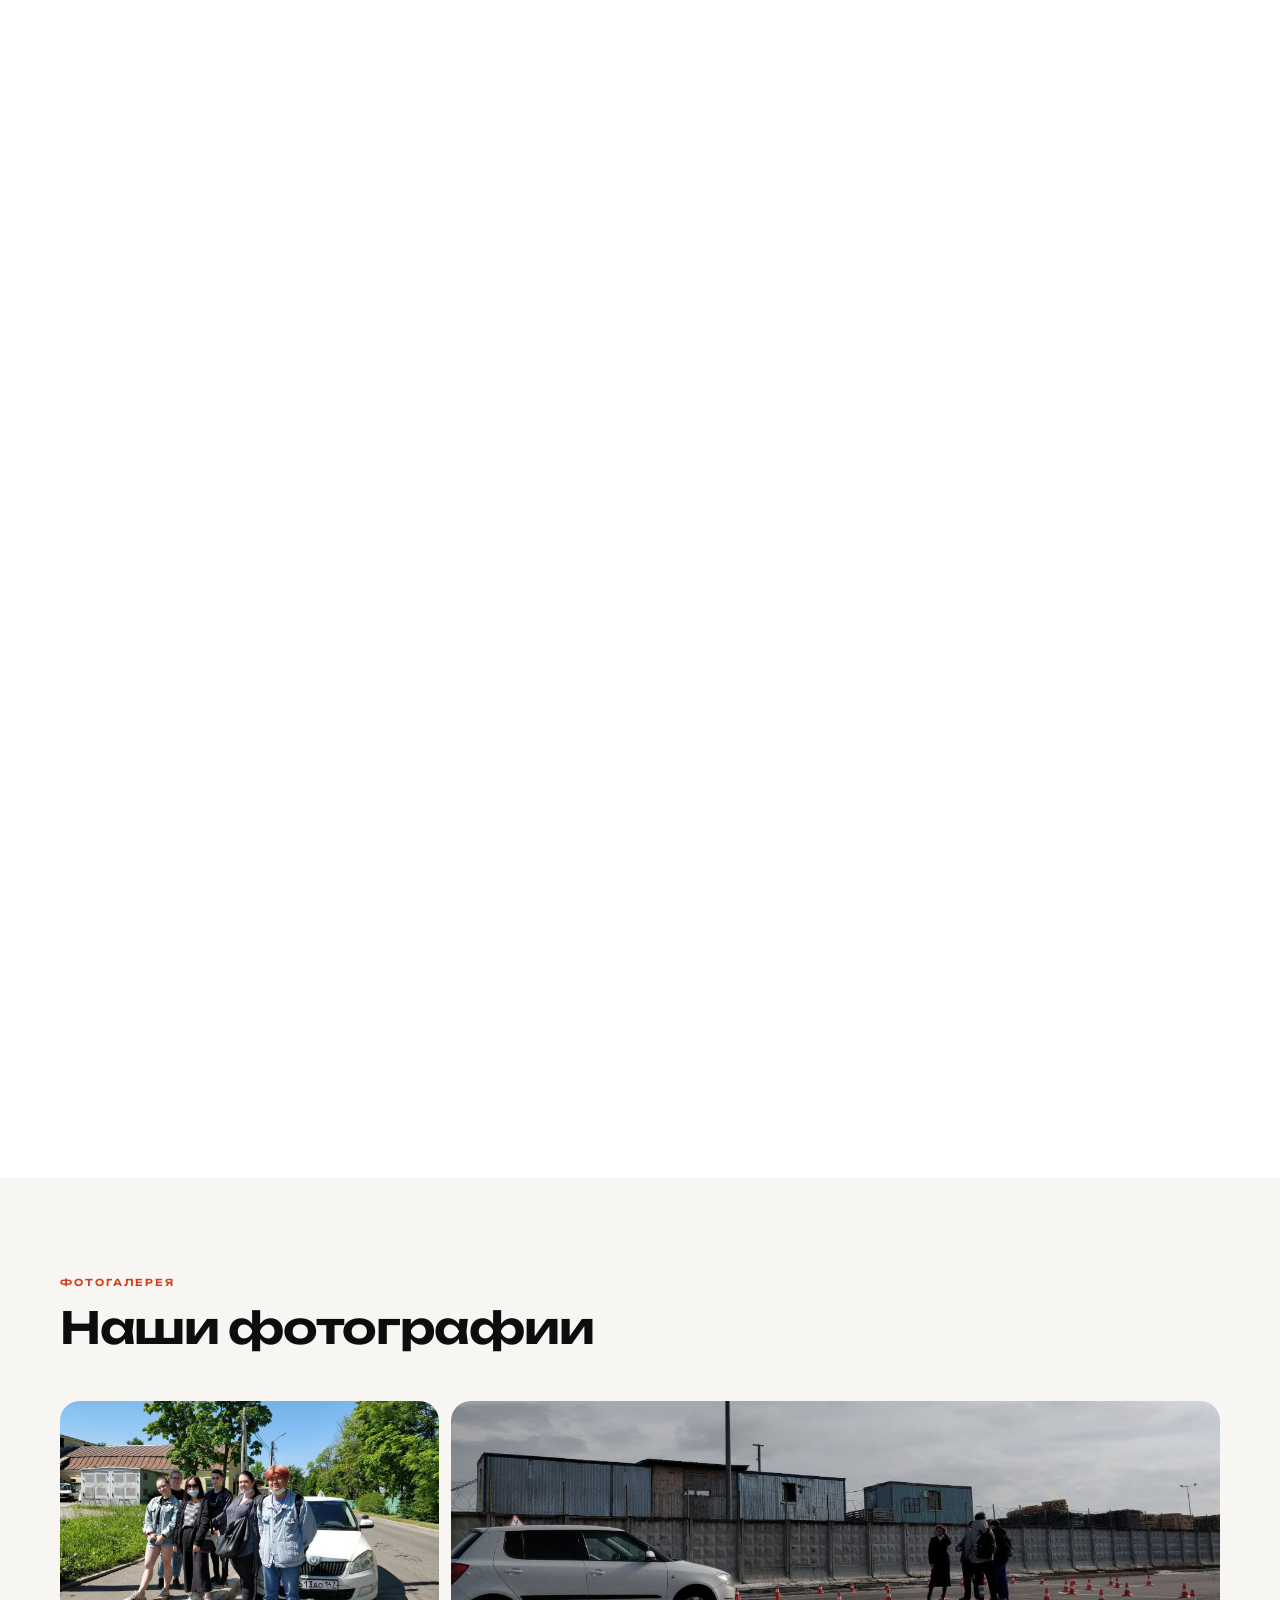
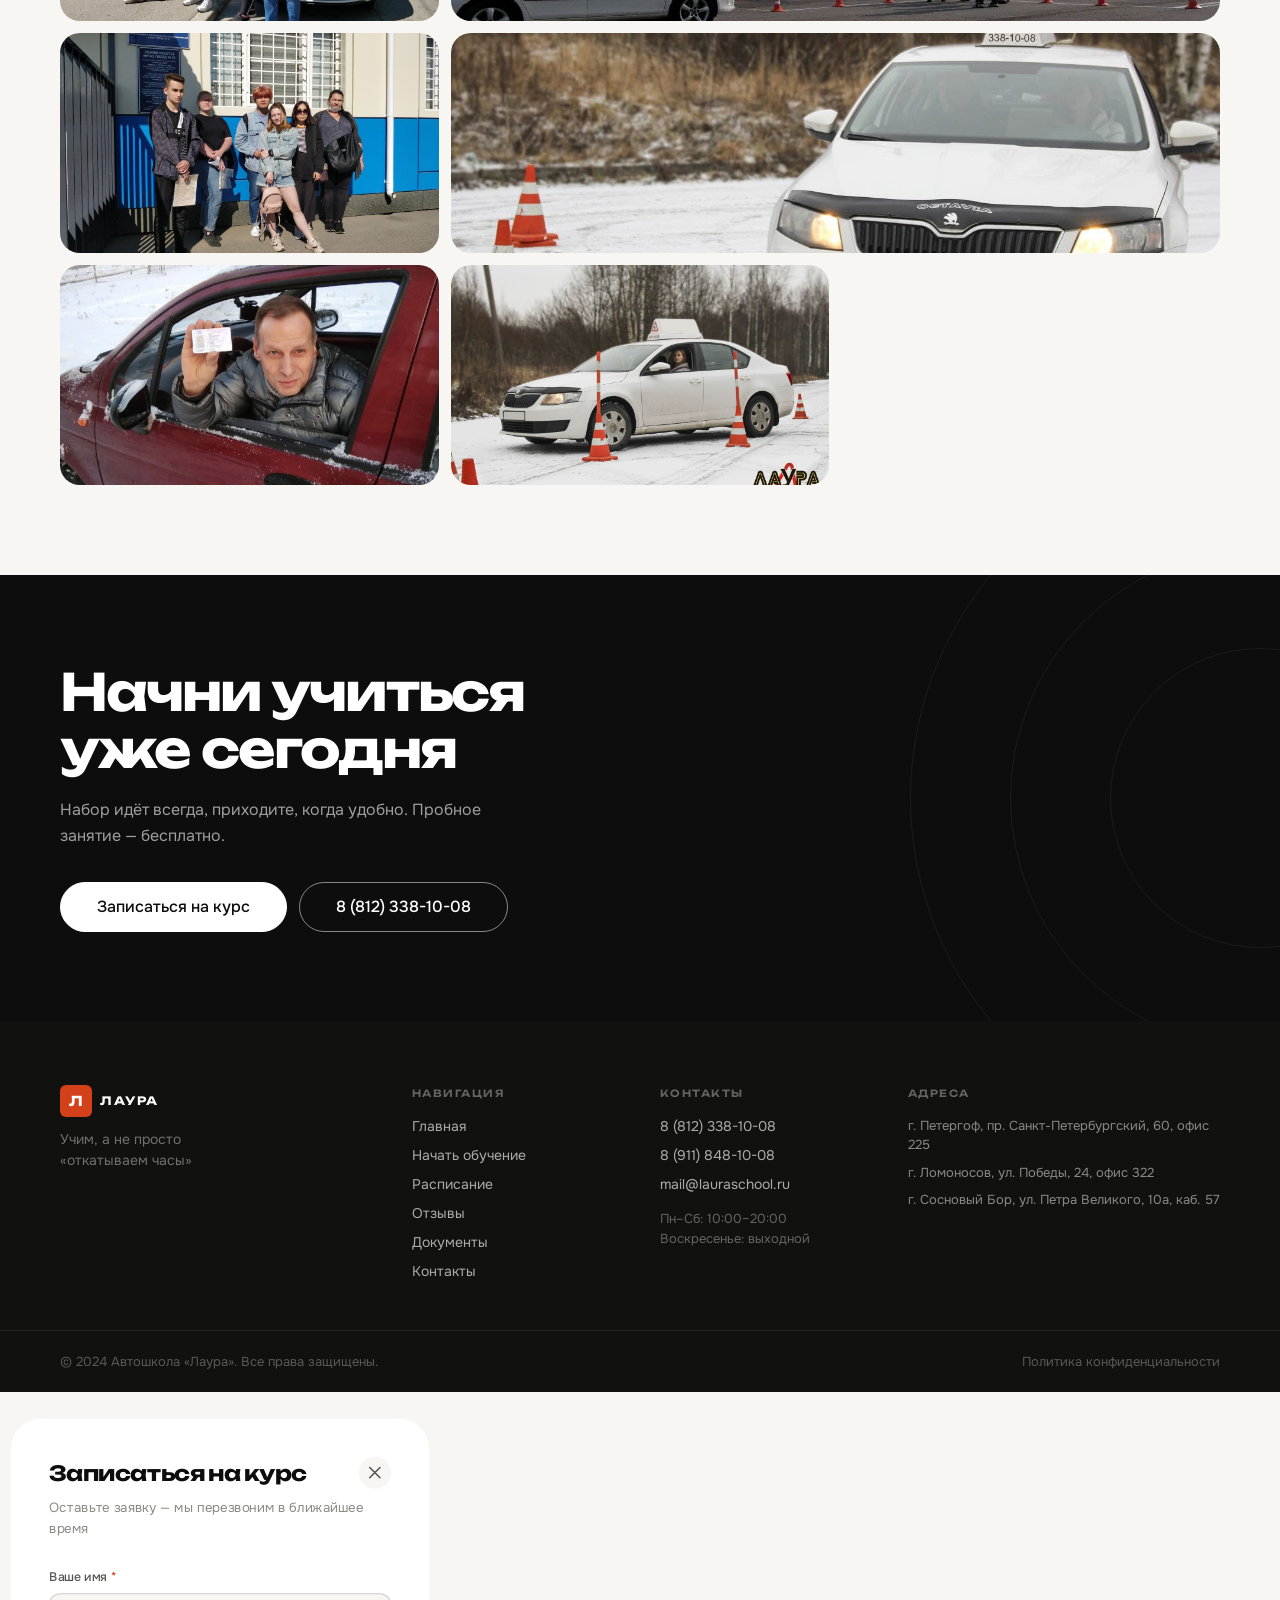
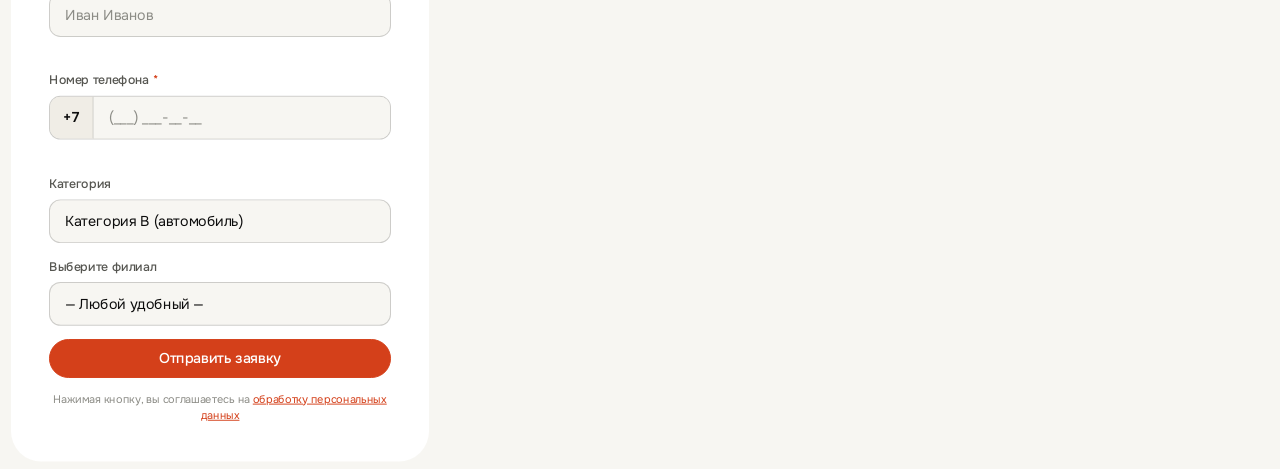
==== commit d82d1303: "update index" ====
--- a/index.html
+++ b/index.html
@@ -427,18 +427,75 @@
       <p class="modal__sub">Оставьте заявку — мы перезвоним в ближайшее время</p>
       <form class="modal__form" onsubmit="submitForm(event)" novalidate>
         <div class="field">
-          <label class="field__lbl" for="m-name">Ваше имя</label>
+          <label class="field__lbl" for="m-name">Ваше имя <span class="field__req">*</span></label>
           <input class="field__inp" type="text" id="m-name" name="name" placeholder="Иван Иванов" required autocomplete="name">
-        </div>
-        <div class="field">
-          <label class="field__lbl" for="m-phone">Номер телефона</label>
-          <input class="field__inp" type="tel" id="m-phone" name="phone" placeholder="+7 (___) ___-__-__" required autocomplete="tel">
+          <span class="field__err" id="m-name-err"></span>
+        </div>
+        <div class="field">
+          <label class="field__lbl" for="m-phone">Номер телефона <span class="field__req">*</span></label>
+          <div class="phone-wrap">
+            <span class="phone-prefix">+7</span>
+            <input class="field__inp phone-inp" type="tel" id="m-phone" name="phone"
+              placeholder="(___) ___-__-__" maxlength="15" autocomplete="tel" required>
+          </div>
+          <span class="field__err" id="m-phone-err"></span>
         </div>
         <div class="field">
           <label class="field__lbl" for="m-cat">Категория</label>
           <select class="field__inp" id="m-cat" name="category">
             <option value="B">Категория B (автомобиль)</option>
             <option value="A">Категория A (мотоцикл)</option>
+          </select>
+        </div>
+        <div class="field">
+          <label class="field__lbl" for="m-branch">Выберите филиал</label>
+          <select class="field__inp" id="m-branch" name="branch">
+            <option value="">— Любой удобный —</option>
+            <option value="peterhof">Петергоф — пр. Санкт-Петербургский, 60</option>
+            <option value="lomonosov">Ломоносов — ул. Победы, 24</option>
+            <option value="sosnovy-bor">Сосновый Бор — ул. Петра Великого, 10а</option>
+          </select>
+        </div>
+        <button type="submit" class="btn btn--primary btn--full">Отправить заявку</button>
+        <p class="modal__privacy">Нажимая кнопку, вы соглашаетесь на <a href="img/documents/privat-policy.pdf" target="_blank">обработку персональных данных</a></p>
+      </form>
+    </div>
+  </div>
+    <div class="modal">
+      <button class="modal__close" onclick="closeModal()" aria-label="Закрыть">
+        <svg width="18" height="18" viewBox="0 0 20 20" fill="none"><path d="M4 4l12 12M16 4L4 16" stroke="currentColor" stroke-width="1.8" stroke-linecap="round"/></svg>
+      </button>
+      <h2 class="modal__title">Записаться на курс</h2>
+      <p class="modal__sub">Оставьте заявку — мы перезвоним в ближайшее время</p>
+      <form class="modal__form" onsubmit="submitForm(event)" novalidate>
+        <div class="field">
+          <label class="field__lbl" for="m-name">Ваше имя <span class="field__req">*</span></label>
+          <input class="field__inp" type="text" id="m-name" name="name" placeholder="Иван Иванов" required autocomplete="name">
+          <span class="field__err" id="m-name-err"></span>
+        </div>
+        <div class="field">
+          <label class="field__lbl" for="m-phone">Номер телефона <span class="field__req">*</span></label>
+          <div class="phone-wrap">
+            <span class="phone-prefix">+7</span>
+            <input class="field__inp phone-inp" type="tel" id="m-phone" name="phone"
+              placeholder="(___) ___-__-__" maxlength="15" autocomplete="tel" required>
+          </div>
+          <span class="field__err" id="m-phone-err"></span>
+        </div>
+        <div class="field">
+          <label class="field__lbl" for="m-cat">Категория</label>
+          <select class="field__inp" id="m-cat" name="category">
+            <option value="B">Категория B (автомобиль)</option>
+            <option value="A">Категория A (мотоцикл)</option>
+          </select>
+        </div>
+        <div class="field">
+          <label class="field__lbl" for="m-branch">Выберите филиал</label>
+          <select class="field__inp" id="m-branch" name="branch">
+            <option value="">— Любой удобный —</option>
+            <option value="peterhof">Петергоф — пр. Санкт-Петербургский, 60</option>
+            <option value="lomonosov">Ломоносов — ул. Победы, 24</option>
+            <option value="sosnovy-bor">Сосновый Бор — ул. Петра Великого, 10а</option>
           </select>
         </div>
         <button type="submit" class="btn btn--primary btn--full">Отправить заявку</button>
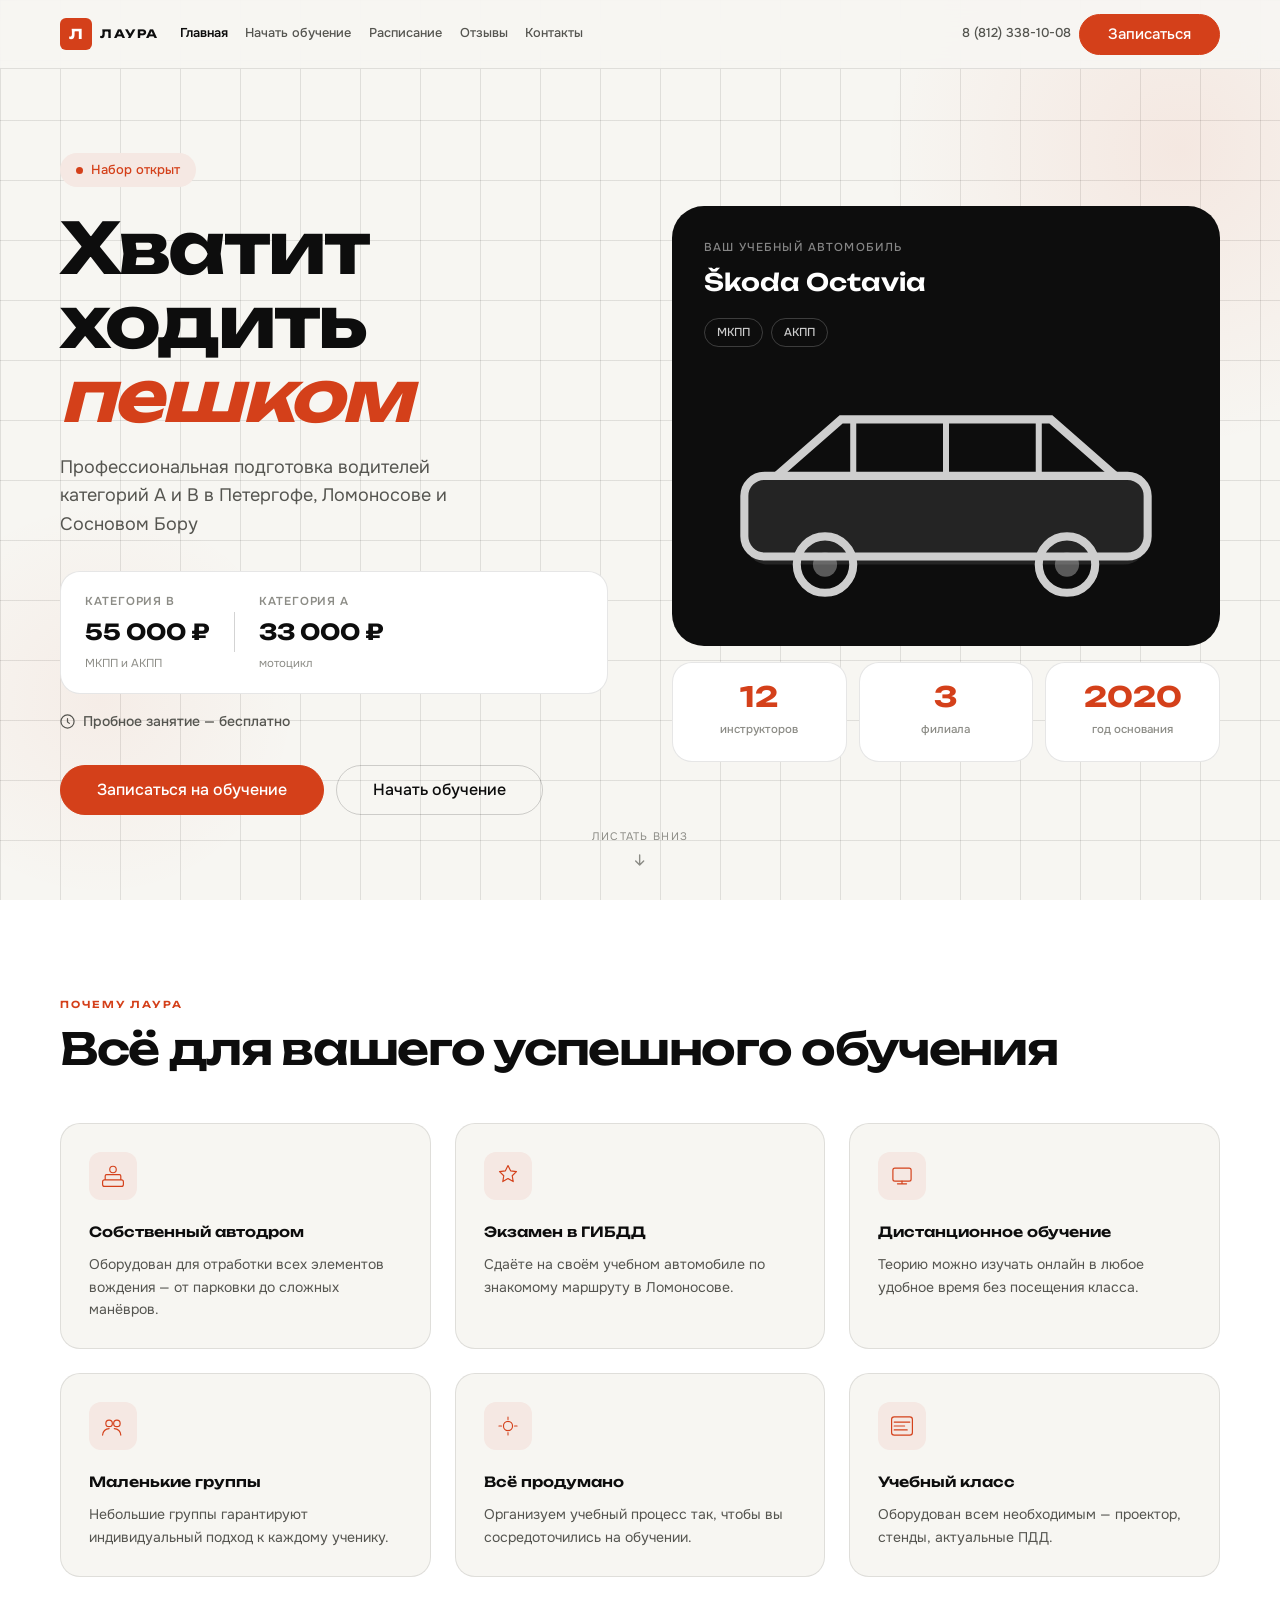
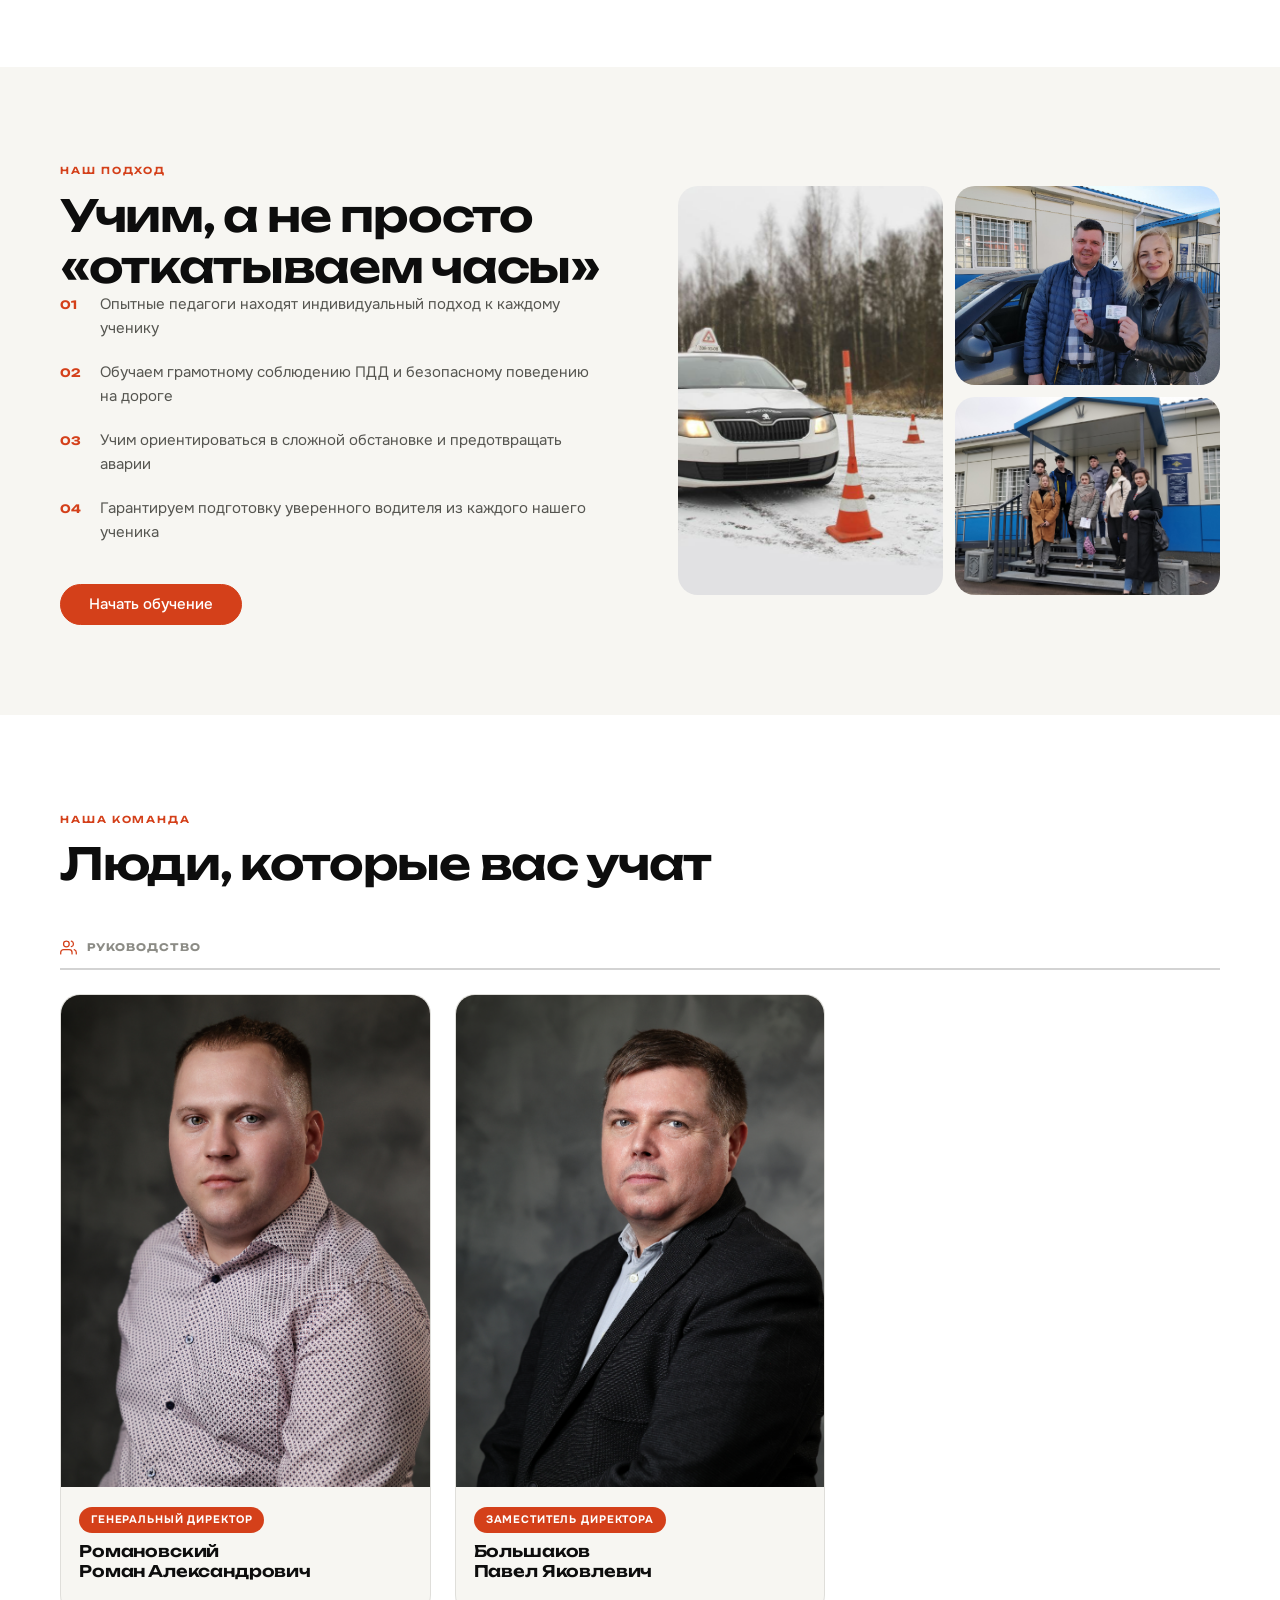
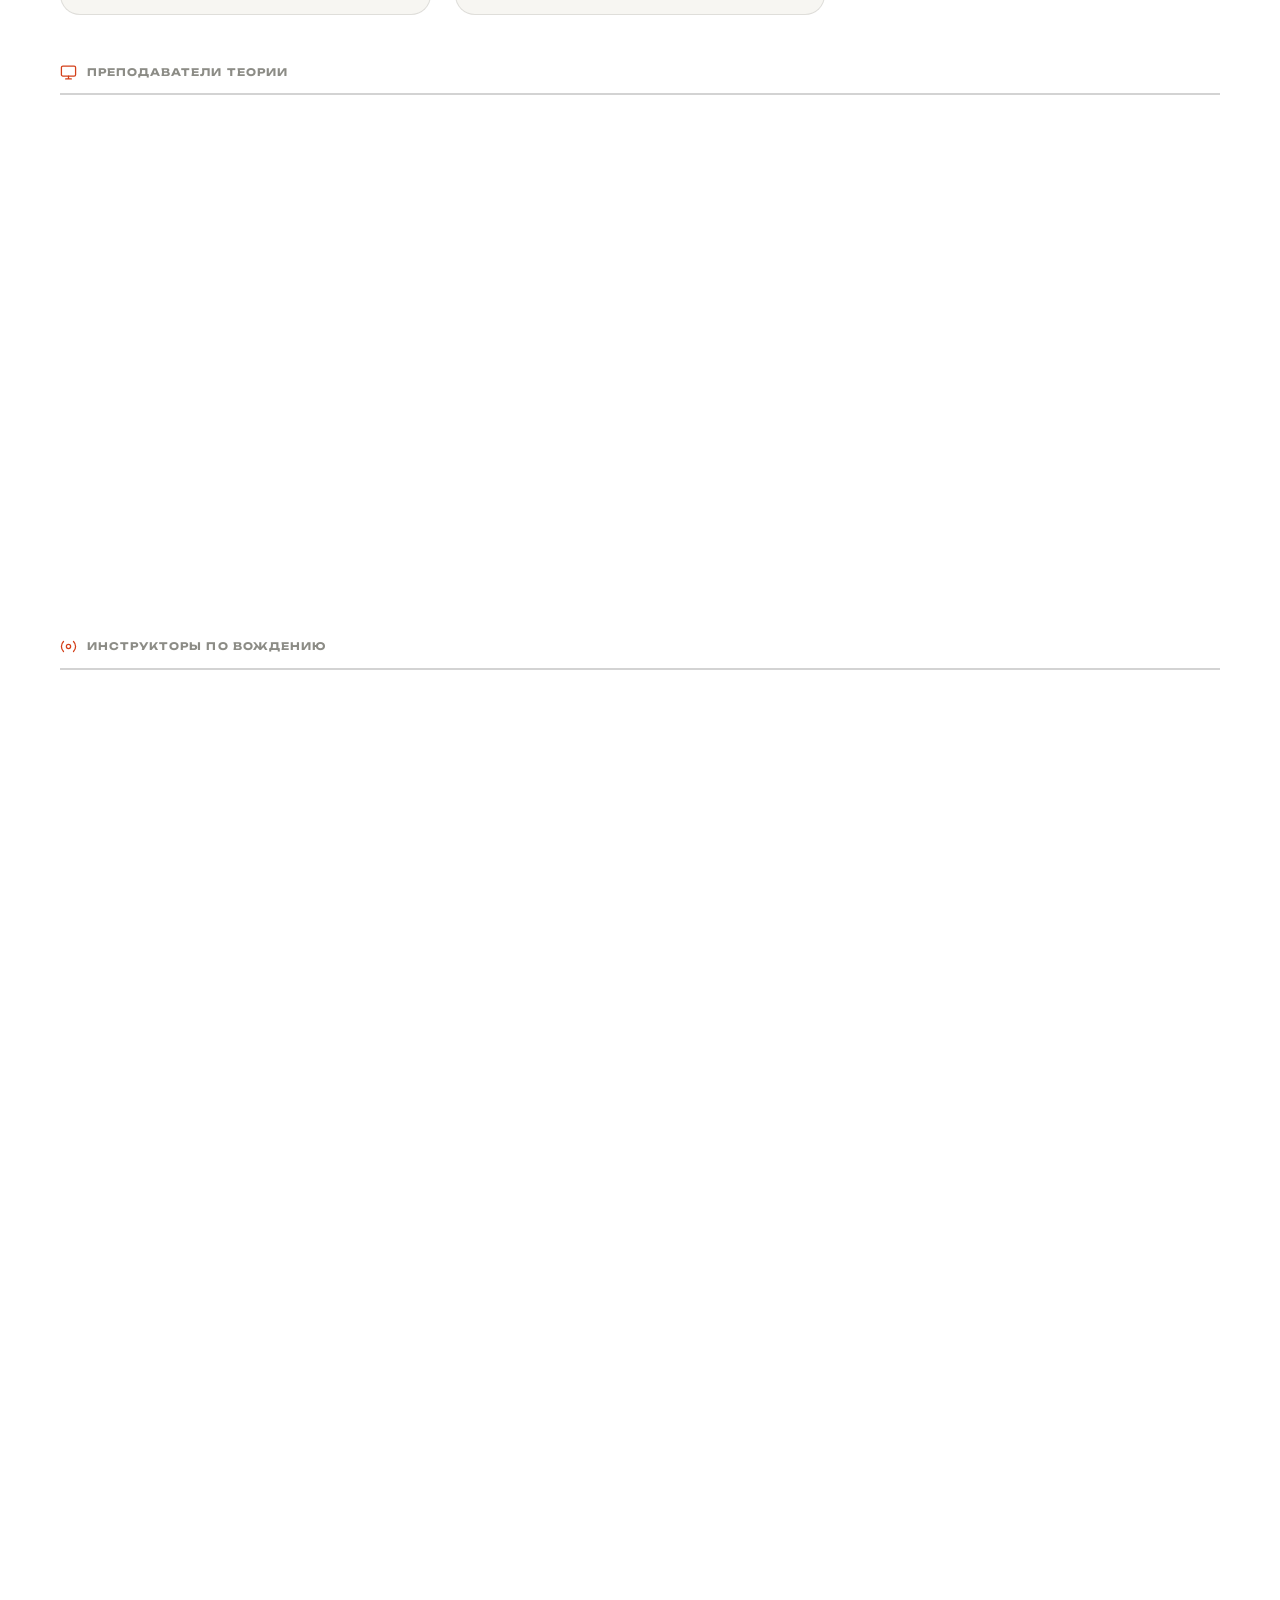
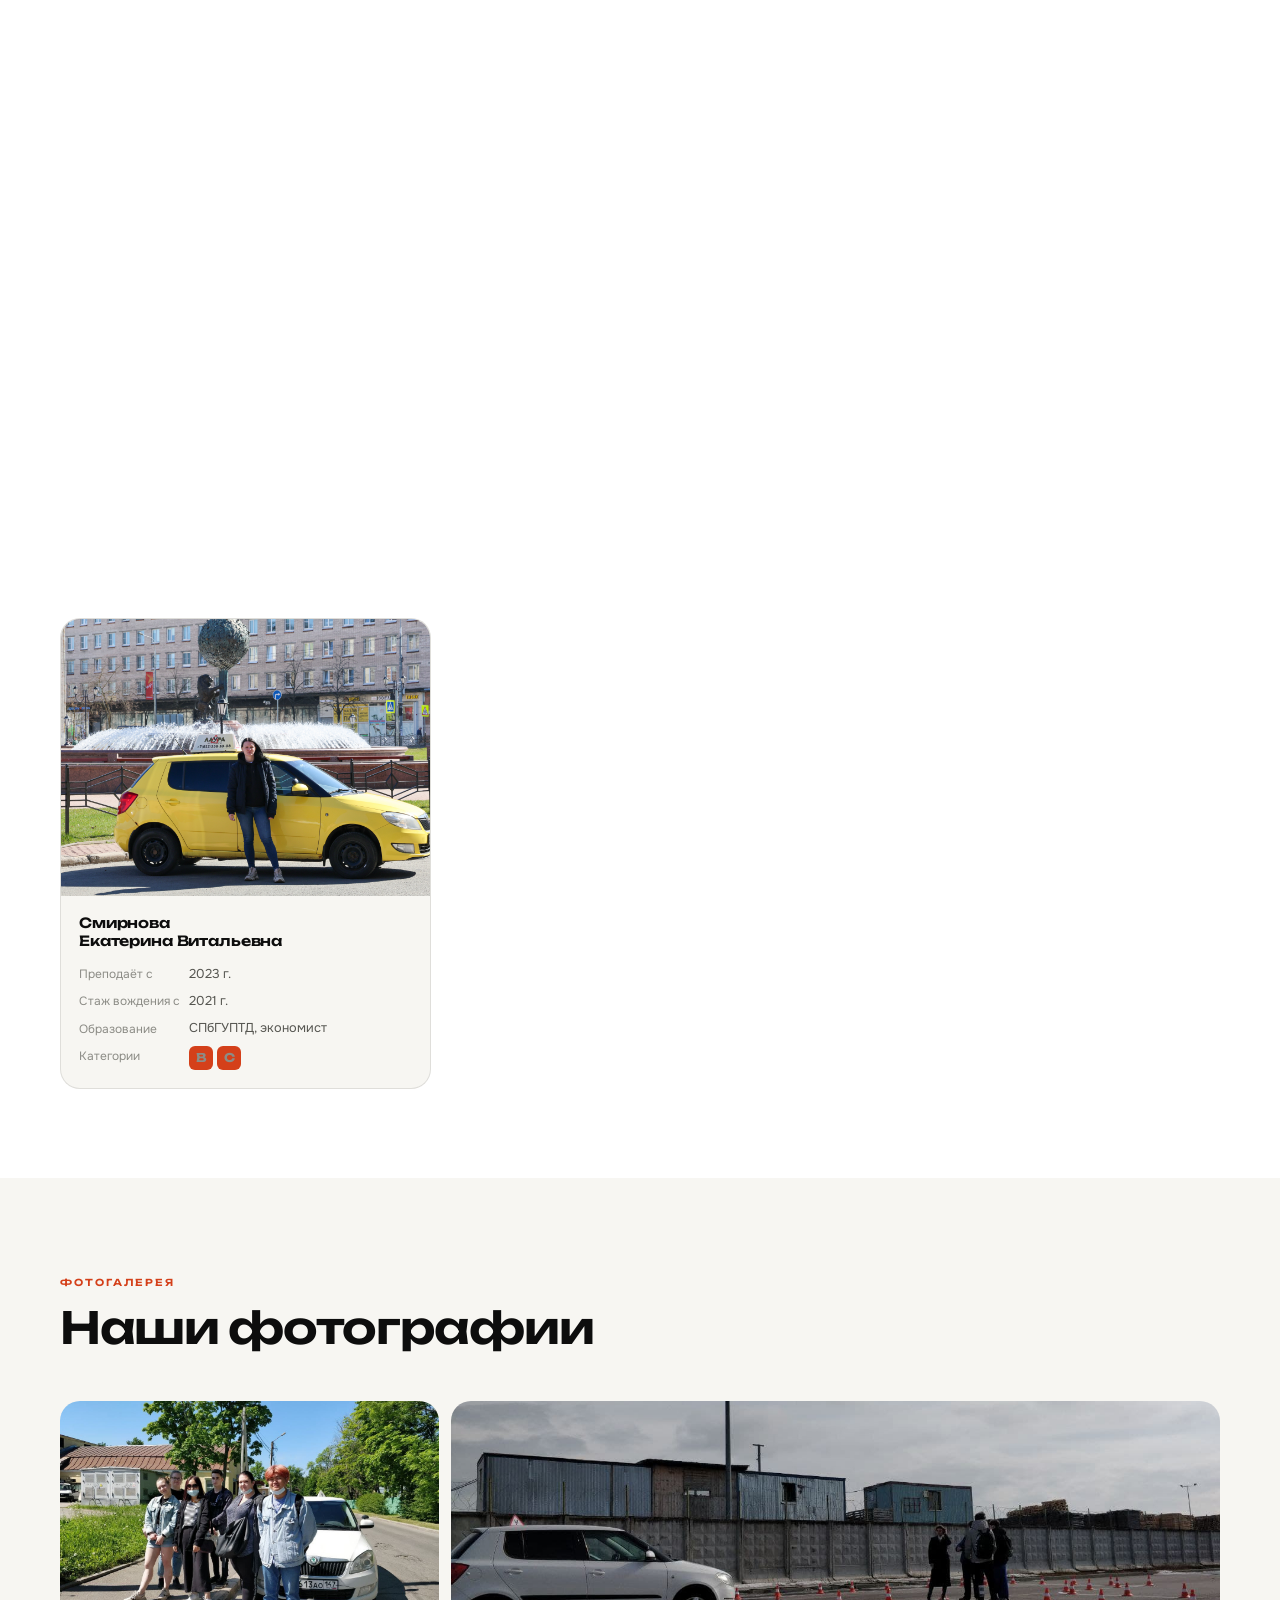
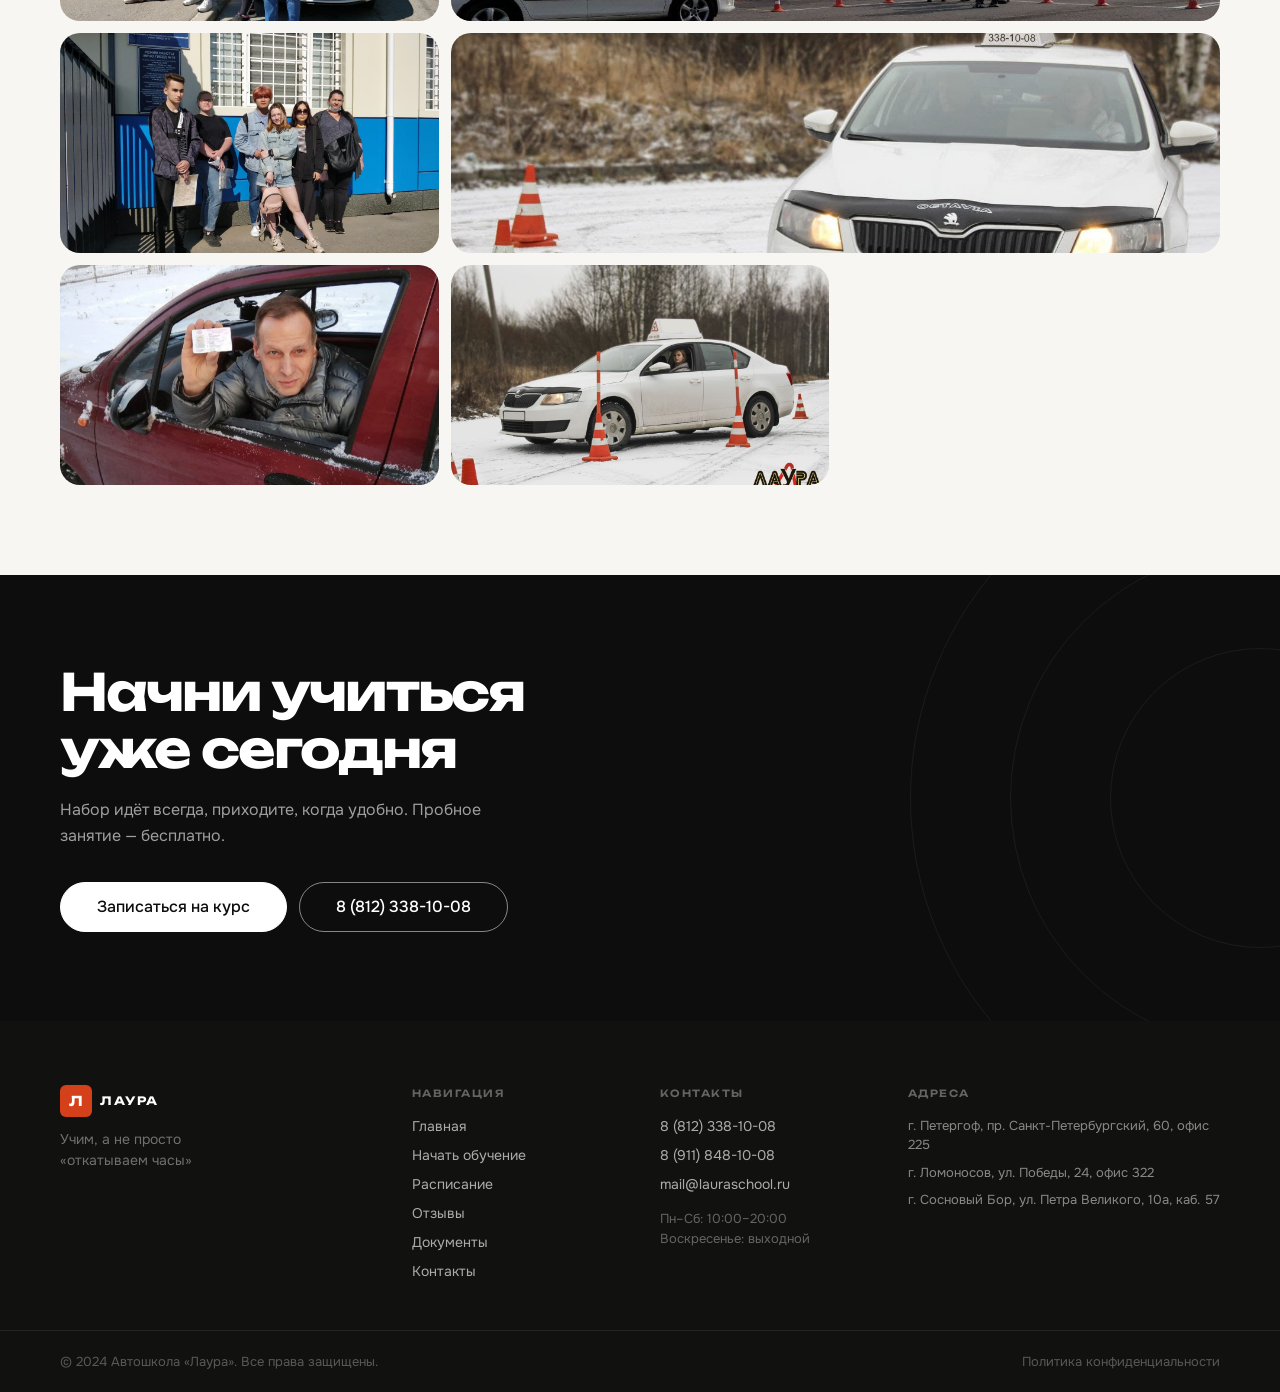
==== commit 5974768c: "fixed bugs" ====
--- a/index.html
+++ b/index.html
@@ -427,18 +427,12 @@
       <p class="modal__sub">Оставьте заявку — мы перезвоним в ближайшее время</p>
       <form class="modal__form" onsubmit="submitForm(event)" novalidate>
         <div class="field">
-          <label class="field__lbl" for="m-name">Ваше имя <span class="field__req">*</span></label>
+          <label class="field__lbl" for="m-name">Ваше имя</label>
           <input class="field__inp" type="text" id="m-name" name="name" placeholder="Иван Иванов" required autocomplete="name">
-          <span class="field__err" id="m-name-err"></span>
         </div>
         <div class="field">
-          <label class="field__lbl" for="m-phone">Номер телефона <span class="field__req">*</span></label>
-          <div class="phone-wrap">
-            <span class="phone-prefix">+7</span>
-            <input class="field__inp phone-inp" type="tel" id="m-phone" name="phone"
-              placeholder="(___) ___-__-__" maxlength="15" autocomplete="tel" required>
-          </div>
-          <span class="field__err" id="m-phone-err"></span>
+          <label class="field__lbl" for="m-phone">Номер телефона</label>
+          <input class="field__inp" type="tel" id="m-phone" name="phone" placeholder="+7 (___) ___-__-__" required autocomplete="tel">
         </div>
         <div class="field">
           <label class="field__lbl" for="m-cat">Категория</label>
@@ -461,48 +455,6 @@
       </form>
     </div>
   </div>
-    <div class="modal">
-      <button class="modal__close" onclick="closeModal()" aria-label="Закрыть">
-        <svg width="18" height="18" viewBox="0 0 20 20" fill="none"><path d="M4 4l12 12M16 4L4 16" stroke="currentColor" stroke-width="1.8" stroke-linecap="round"/></svg>
-      </button>
-      <h2 class="modal__title">Записаться на курс</h2>
-      <p class="modal__sub">Оставьте заявку — мы перезвоним в ближайшее время</p>
-      <form class="modal__form" onsubmit="submitForm(event)" novalidate>
-        <div class="field">
-          <label class="field__lbl" for="m-name">Ваше имя <span class="field__req">*</span></label>
-          <input class="field__inp" type="text" id="m-name" name="name" placeholder="Иван Иванов" required autocomplete="name">
-          <span class="field__err" id="m-name-err"></span>
-        </div>
-        <div class="field">
-          <label class="field__lbl" for="m-phone">Номер телефона <span class="field__req">*</span></label>
-          <div class="phone-wrap">
-            <span class="phone-prefix">+7</span>
-            <input class="field__inp phone-inp" type="tel" id="m-phone" name="phone"
-              placeholder="(___) ___-__-__" maxlength="15" autocomplete="tel" required>
-          </div>
-          <span class="field__err" id="m-phone-err"></span>
-        </div>
-        <div class="field">
-          <label class="field__lbl" for="m-cat">Категория</label>
-          <select class="field__inp" id="m-cat" name="category">
-            <option value="B">Категория B (автомобиль)</option>
-            <option value="A">Категория A (мотоцикл)</option>
-          </select>
-        </div>
-        <div class="field">
-          <label class="field__lbl" for="m-branch">Выберите филиал</label>
-          <select class="field__inp" id="m-branch" name="branch">
-            <option value="">— Любой удобный —</option>
-            <option value="peterhof">Петергоф — пр. Санкт-Петербургский, 60</option>
-            <option value="lomonosov">Ломоносов — ул. Победы, 24</option>
-            <option value="sosnovy-bor">Сосновый Бор — ул. Петра Великого, 10а</option>
-          </select>
-        </div>
-        <button type="submit" class="btn btn--primary btn--full">Отправить заявку</button>
-        <p class="modal__privacy">Нажимая кнопку, вы соглашаетесь на <a href="img/documents/privat-policy.pdf" target="_blank">обработку персональных данных</a></p>
-      </form>
-    </div>
-  </div>
   <script src="javascript/main.js"></script>
 </body>
 </html>
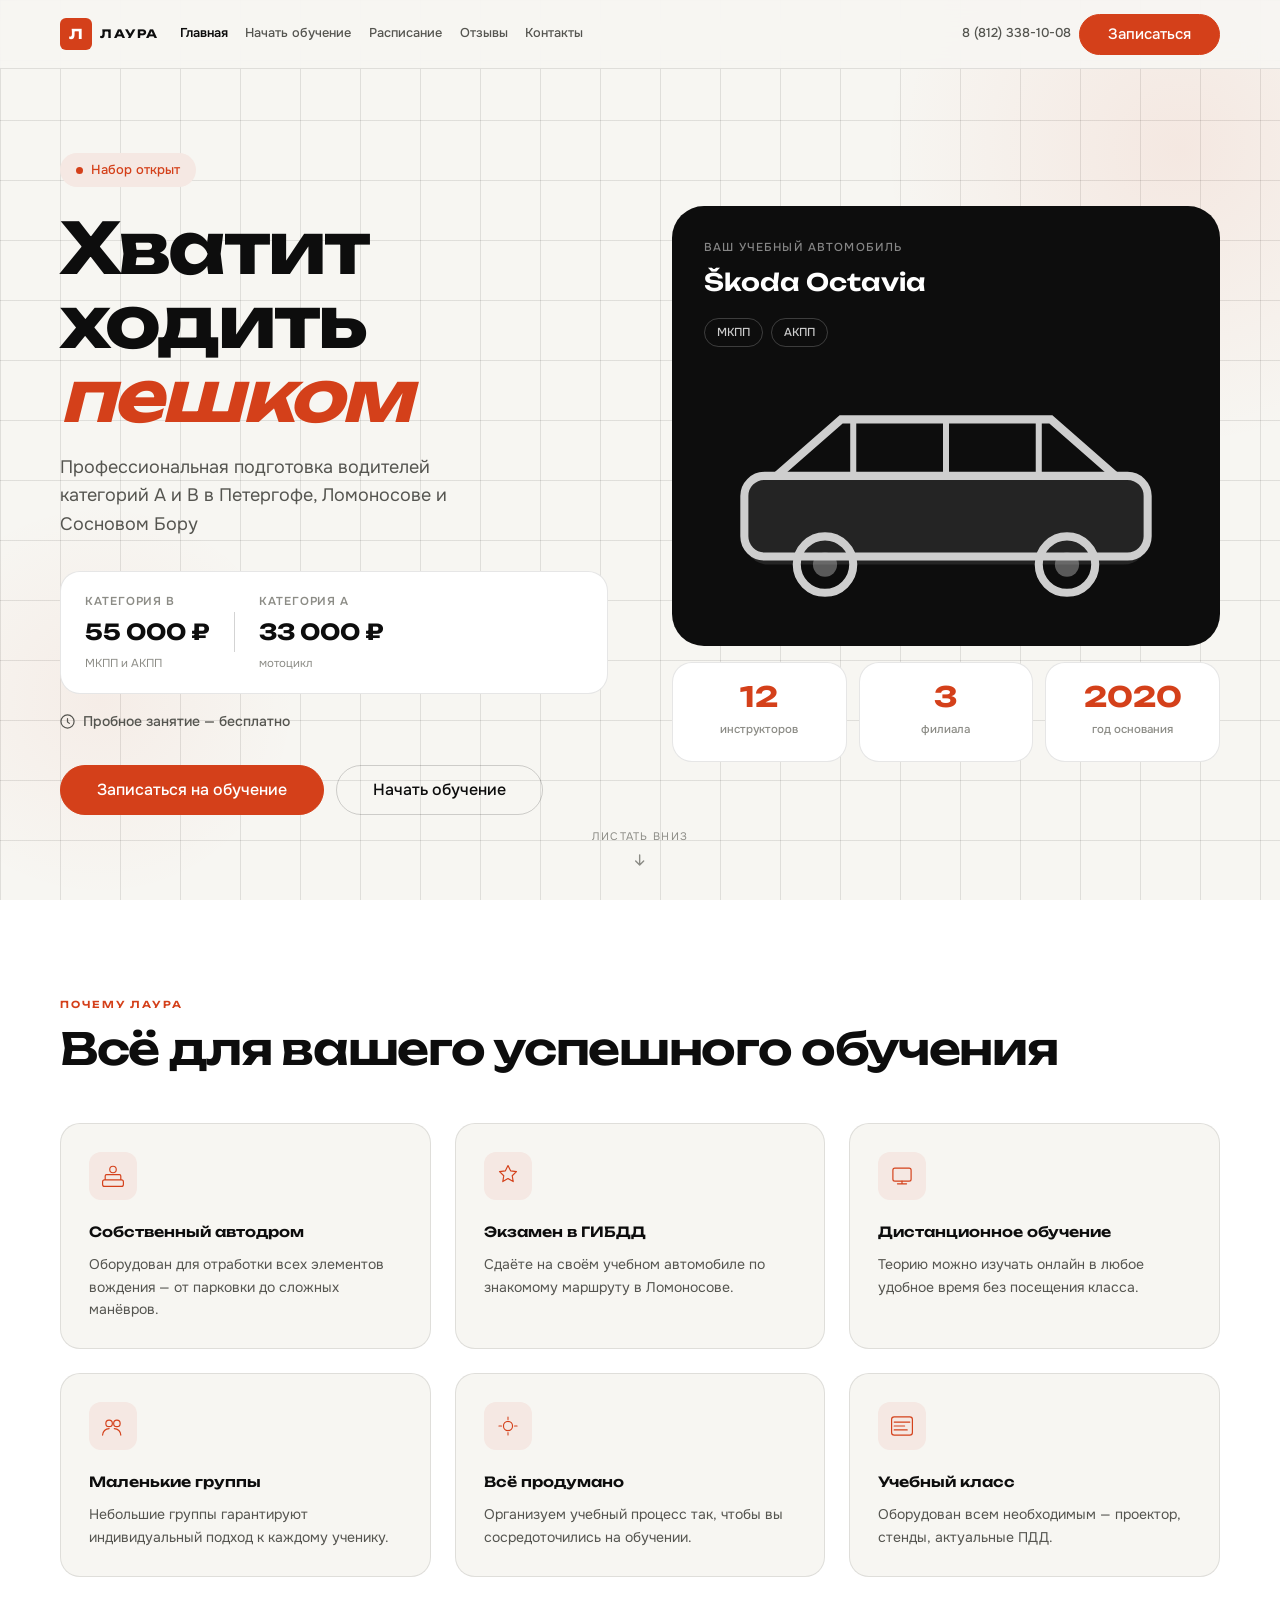
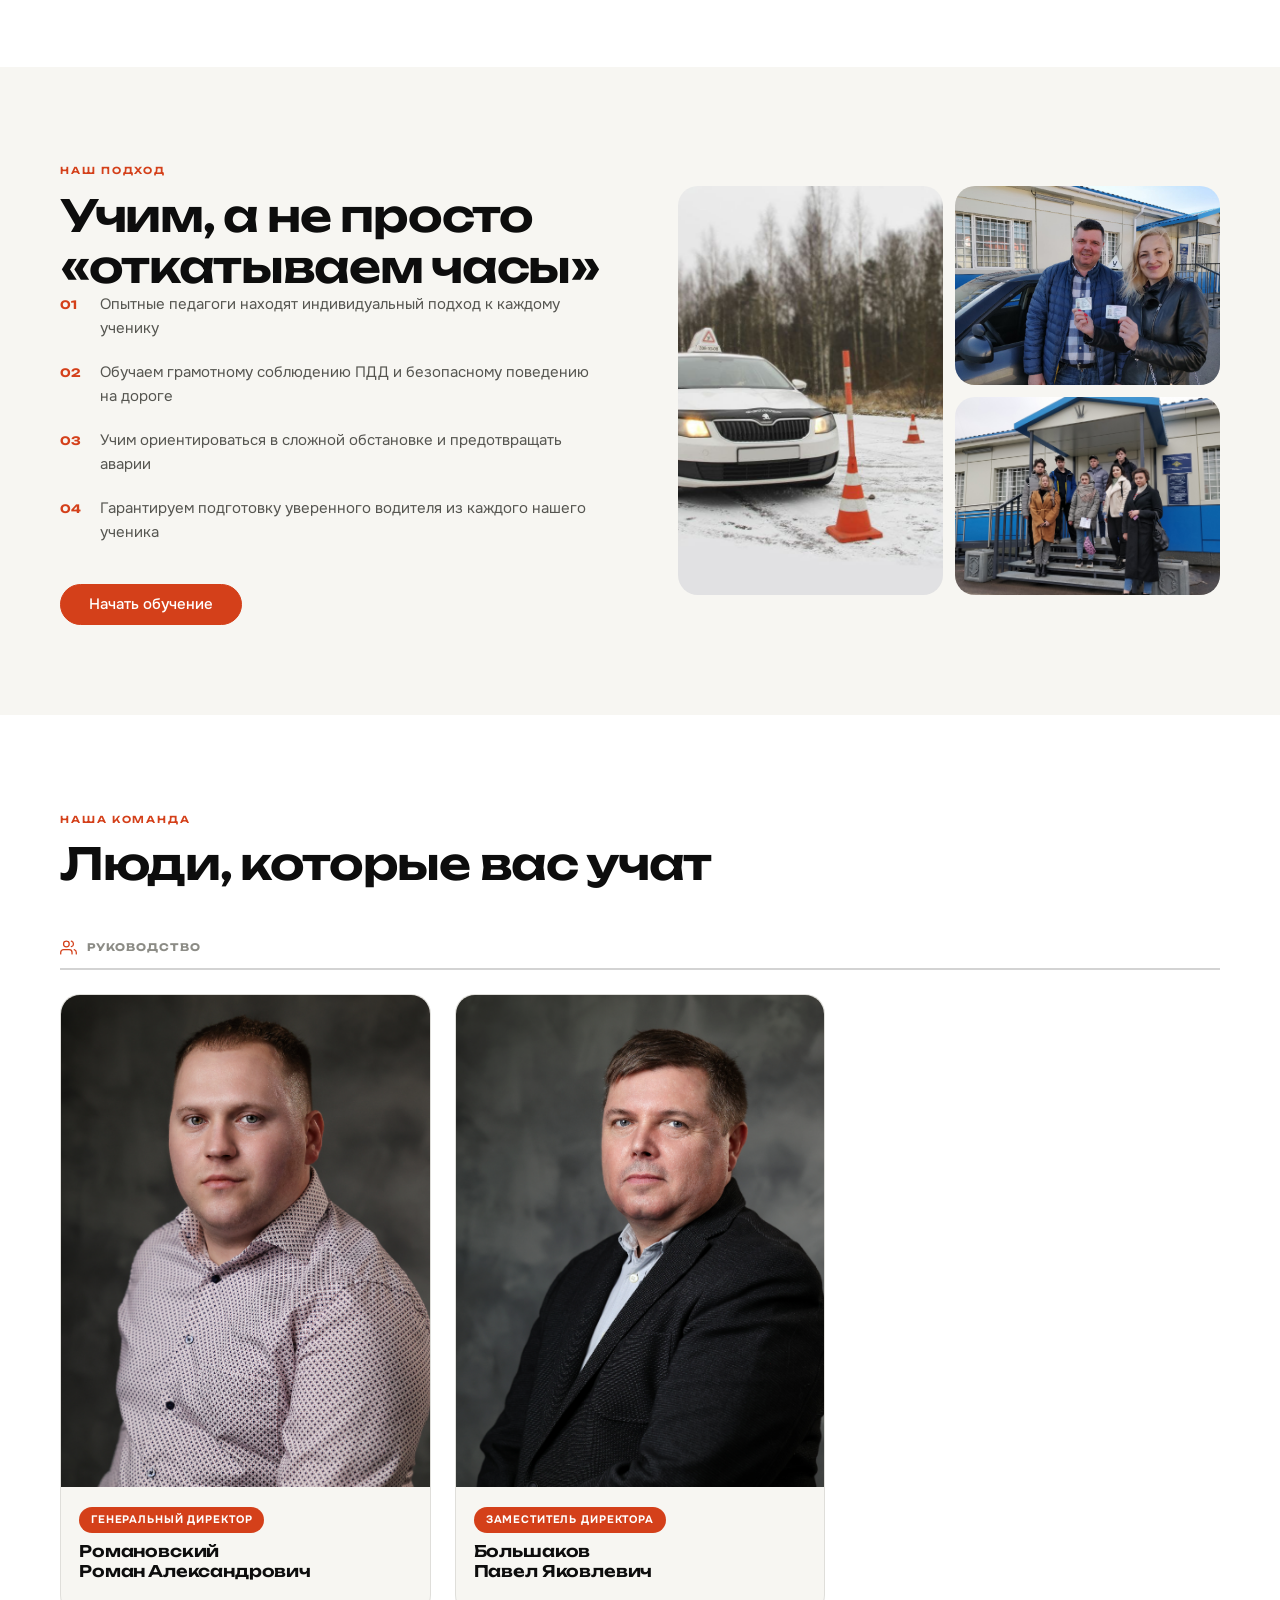
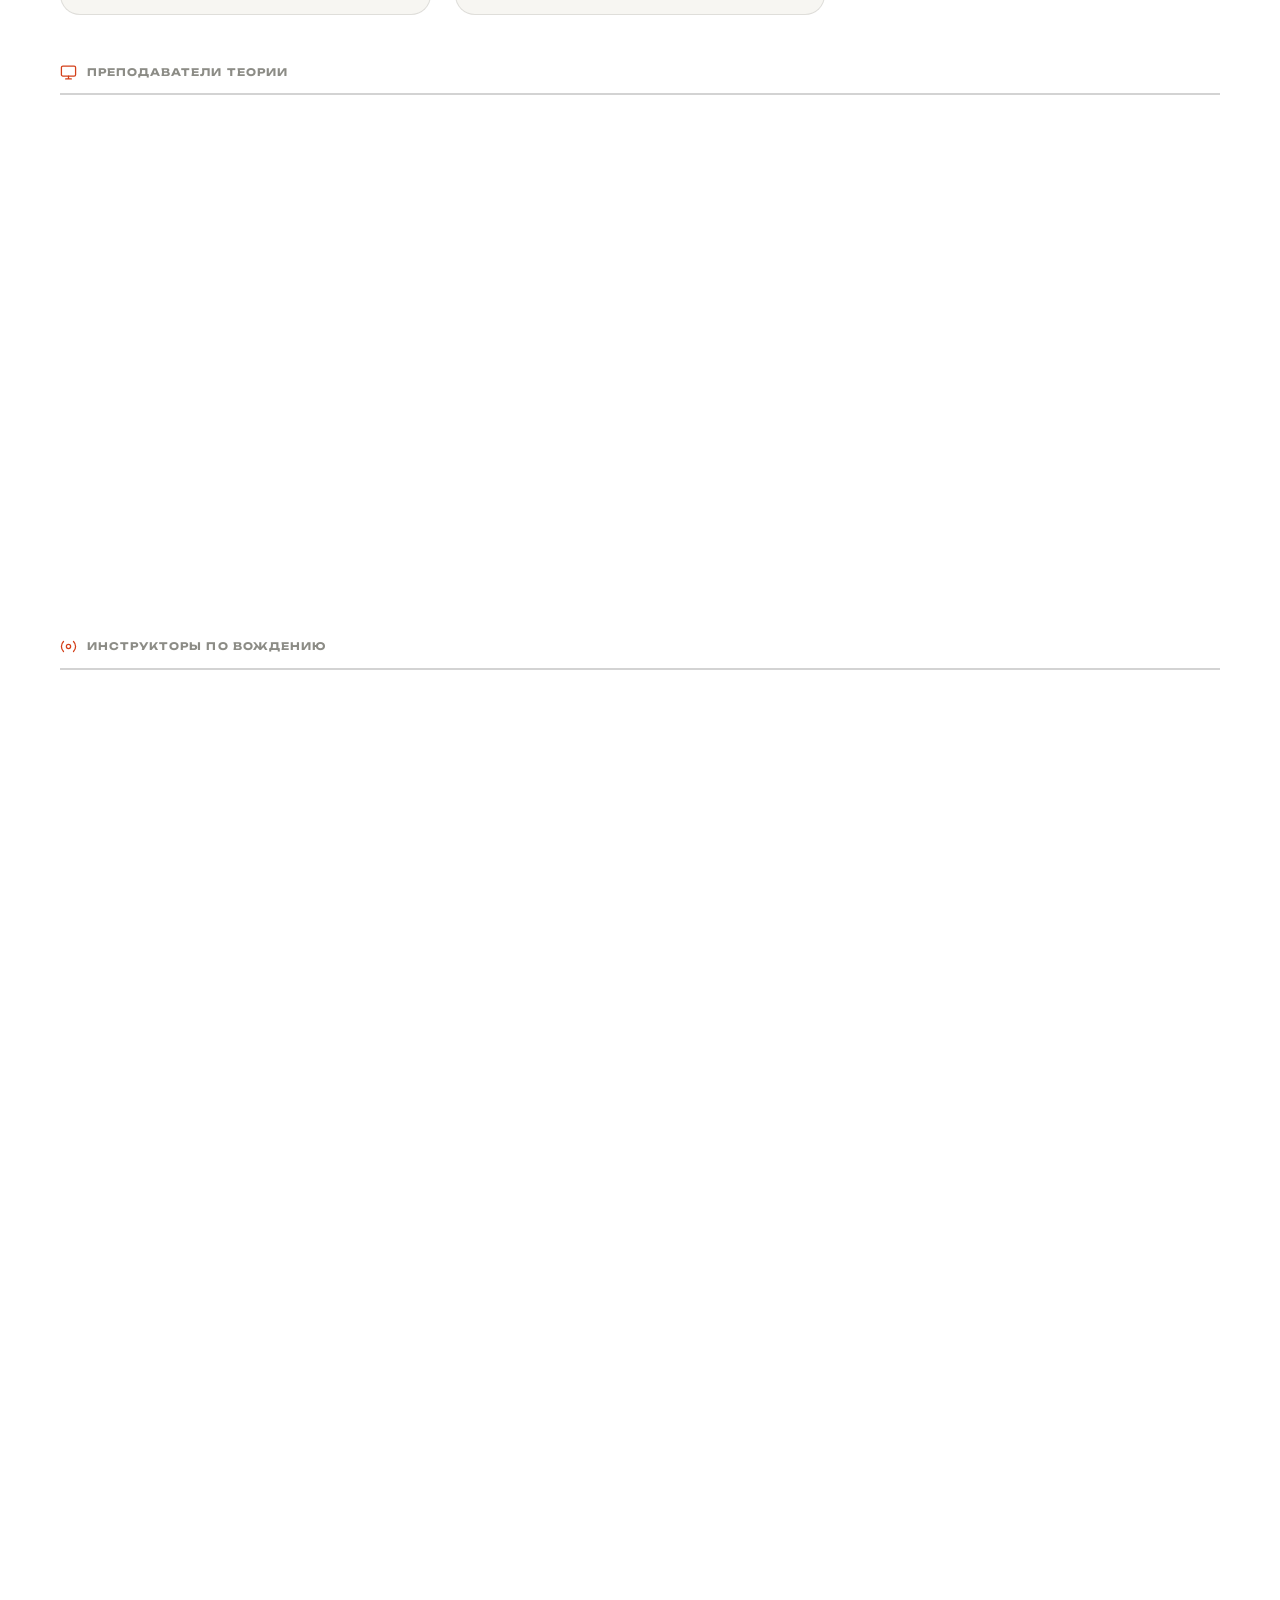
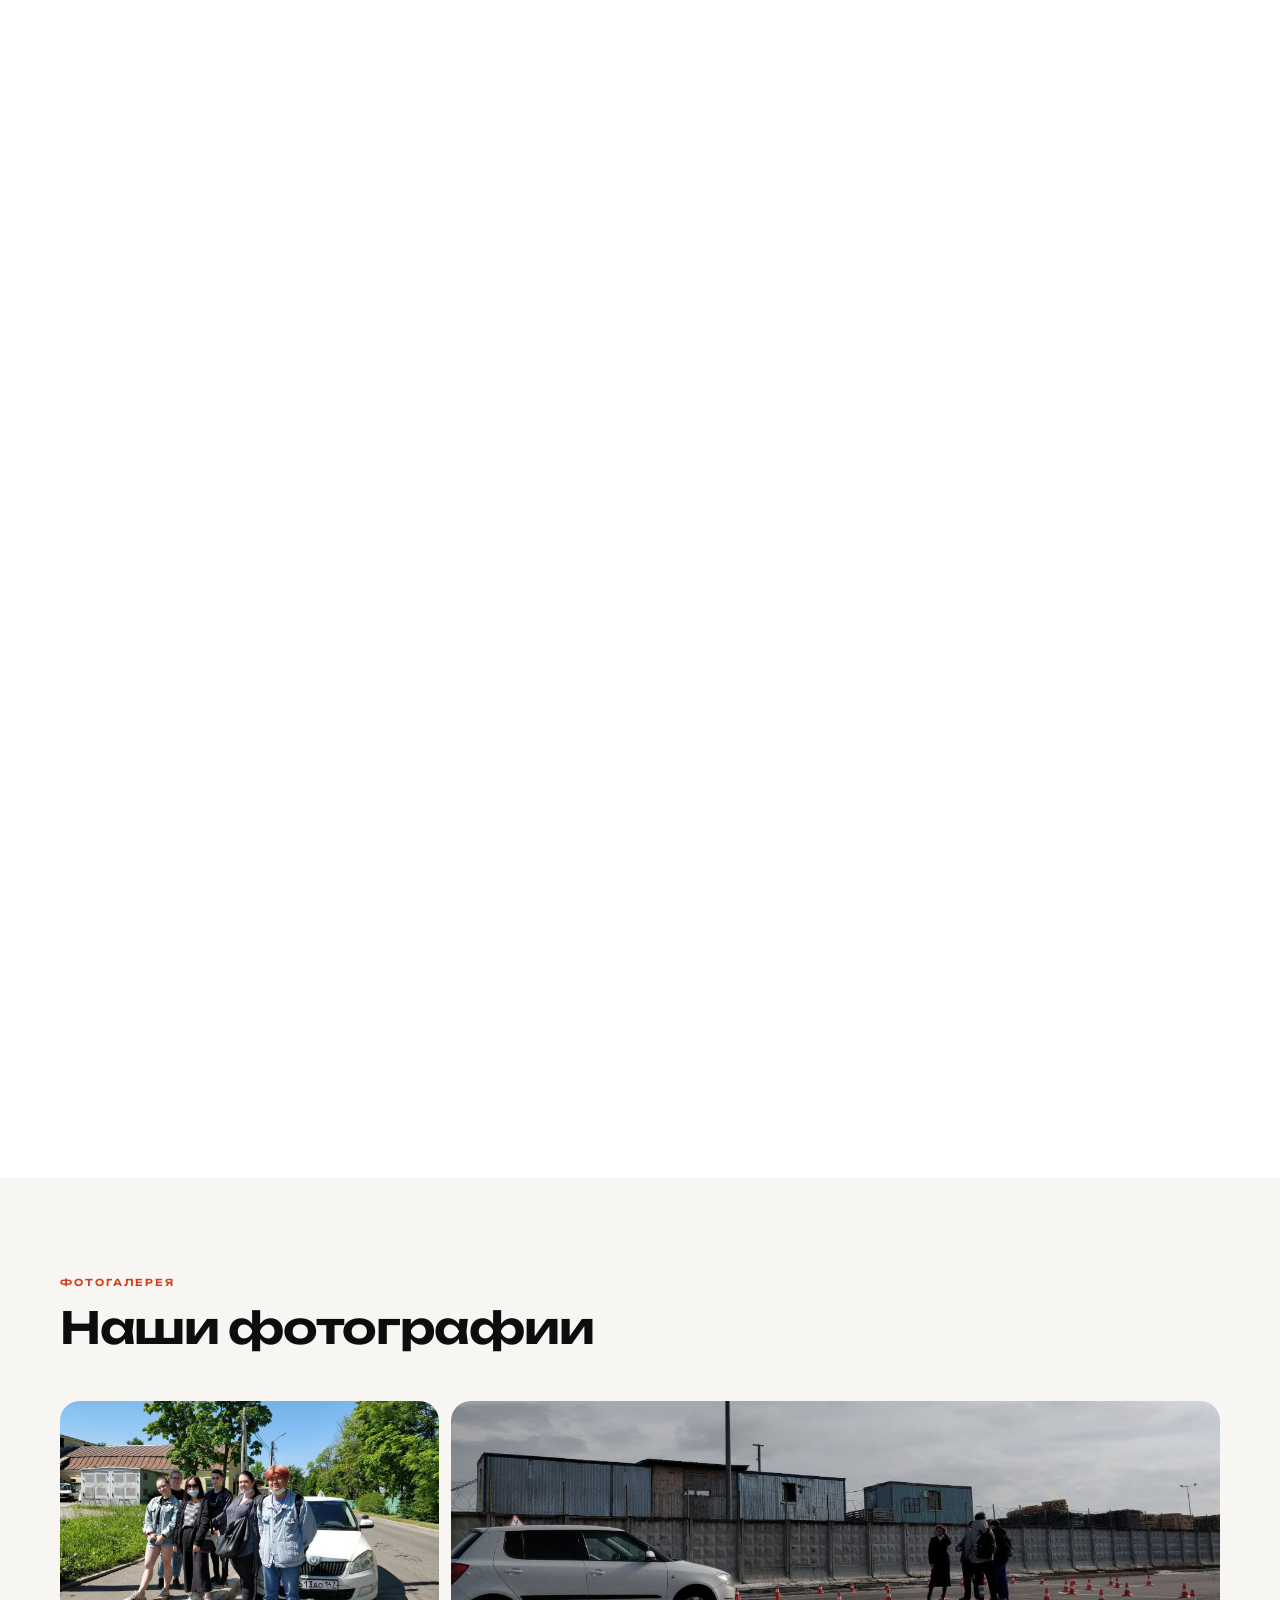
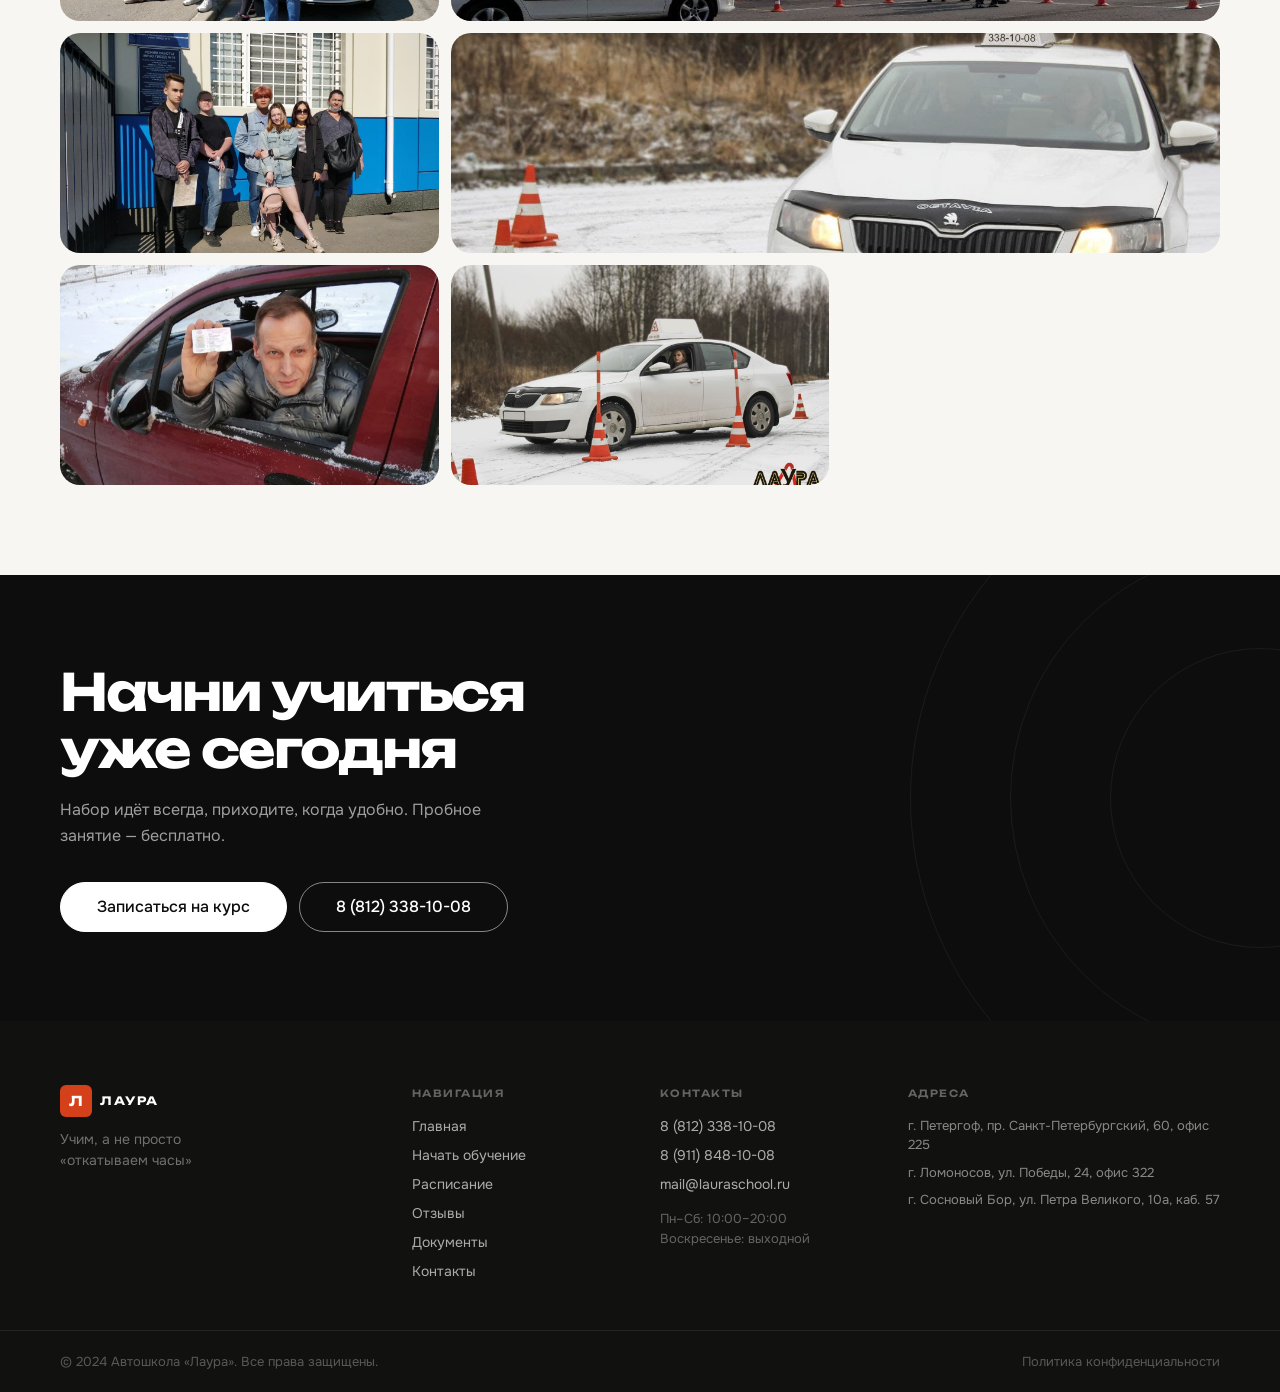
==== commit b12755b1: "some fixes" ====
--- a/index.html
+++ b/index.html
@@ -418,6 +418,8 @@
       </div>
     </div>
   </footer>
+   <!-- MODAL -->
+  <!-- MODAL -->
   <div class="modal-overlay" id="modalOverlay" aria-hidden="true" role="dialog" aria-modal="true" aria-label="Запись на курс">
     <div class="modal">
       <button class="modal__close" onclick="closeModal()" aria-label="Закрыть">
@@ -429,10 +431,19 @@
         <div class="field">
           <label class="field__lbl" for="m-name">Ваше имя</label>
           <input class="field__inp" type="text" id="m-name" name="name" placeholder="Иван Иванов" required autocomplete="name">
+          <!-- FIX: добавлен элемент для вывода ошибки имени -->
+          <span class="field__err" id="m-name-err"></span>
         </div>
         <div class="field">
           <label class="field__lbl" for="m-phone">Номер телефона</label>
-          <input class="field__inp" type="tel" id="m-phone" name="phone" placeholder="+7 (___) ___-__-__" required autocomplete="tel">
+          <!-- FIX: добавлен phone-wrap с префиксом +7, маска работает
+               так же как в контактной форме, getFullPhone() корректен -->
+          <div class="phone-wrap">
+            <span class="phone-prefix">+7</span>
+            <input class="field__inp phone-inp" type="tel" id="m-phone" name="phone"
+              placeholder="(___) ___-__-__" maxlength="15" autocomplete="tel" required>
+          </div>
+          <span class="field__err" id="m-phone-err"></span>
         </div>
         <div class="field">
           <label class="field__lbl" for="m-cat">Категория</label>
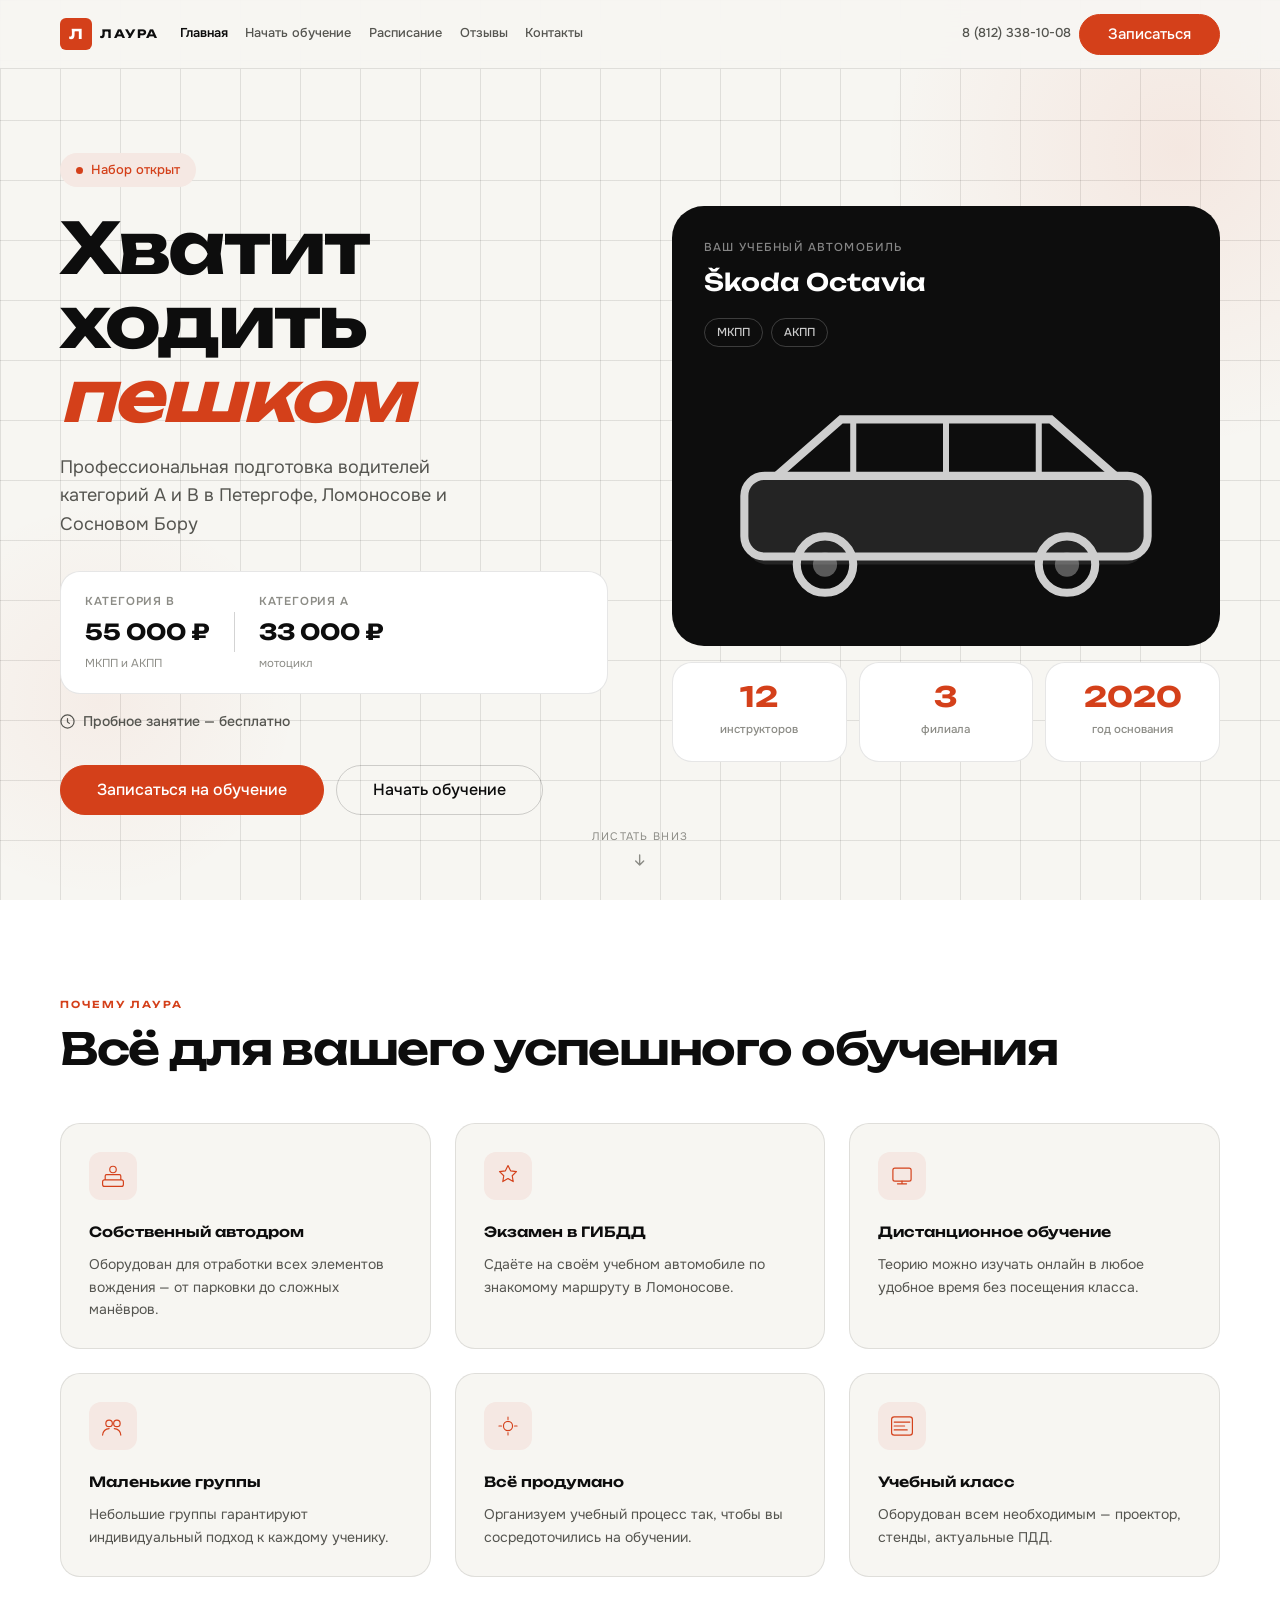
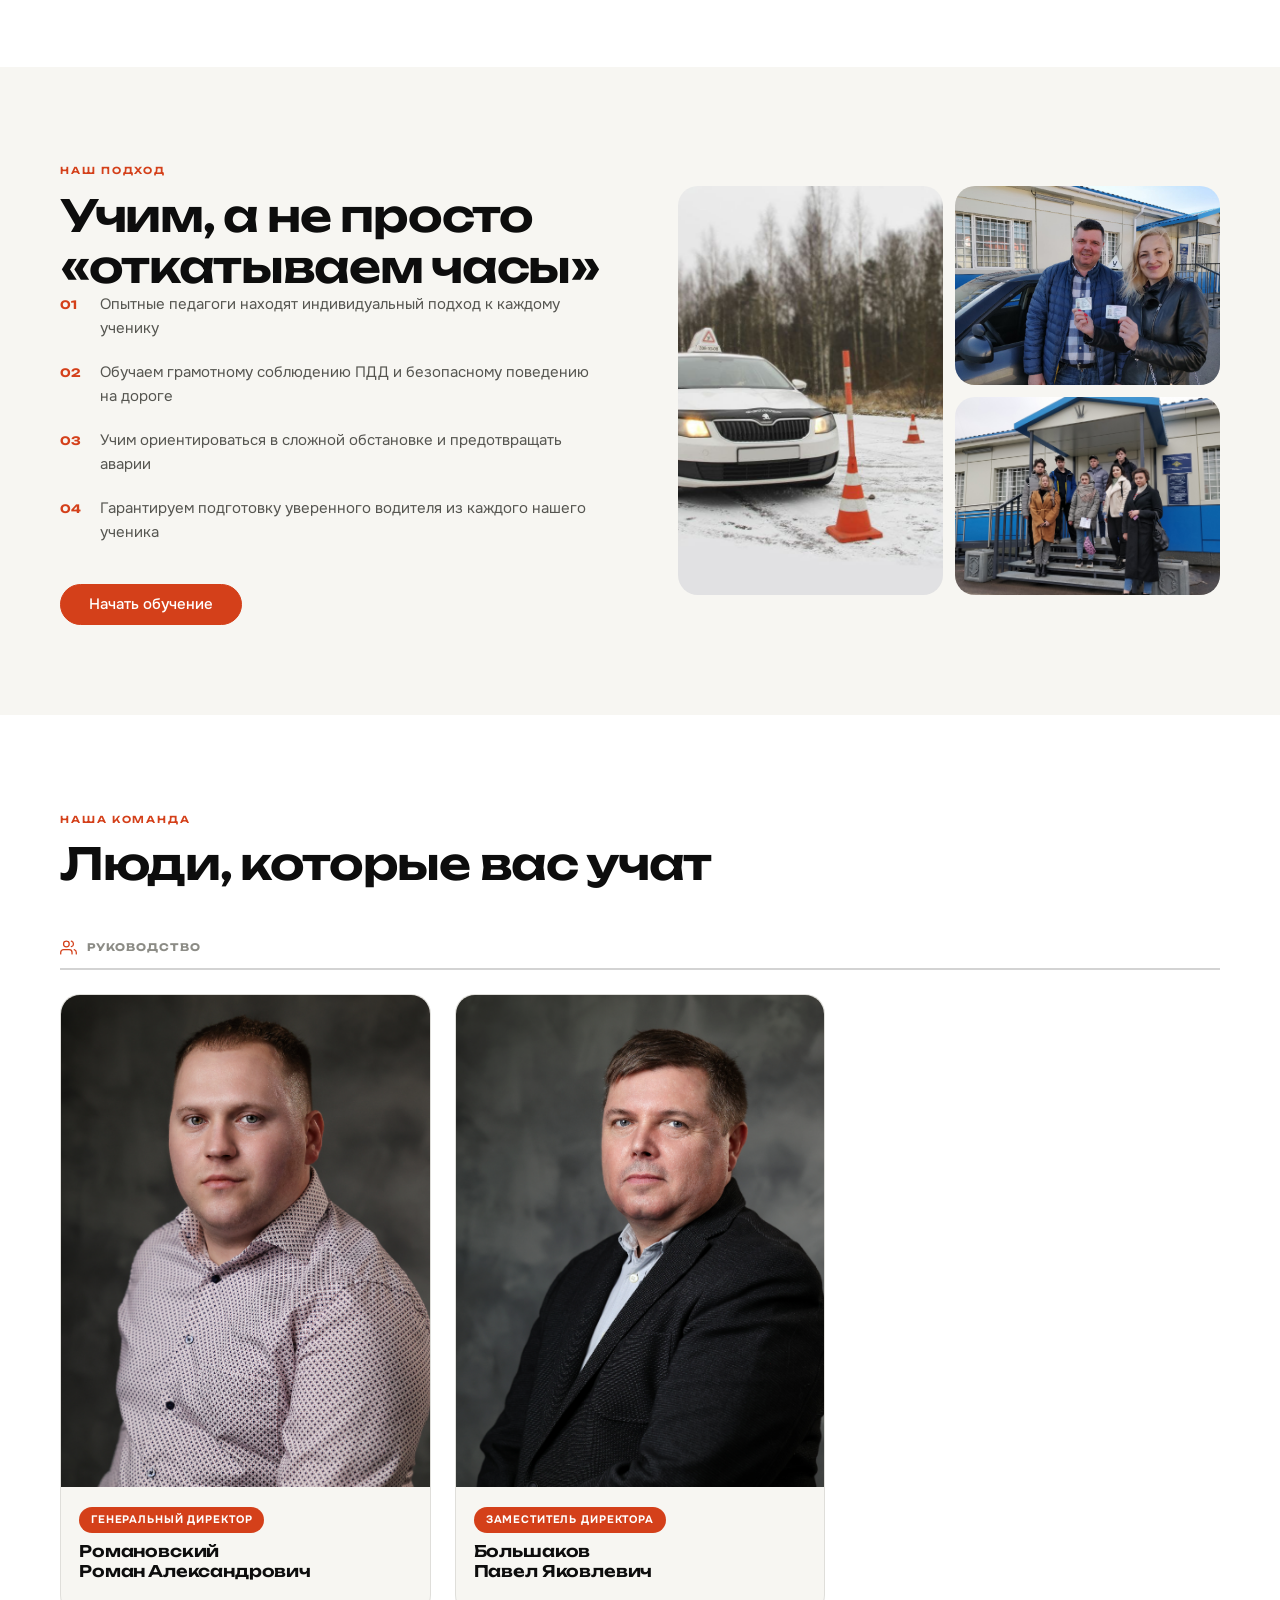
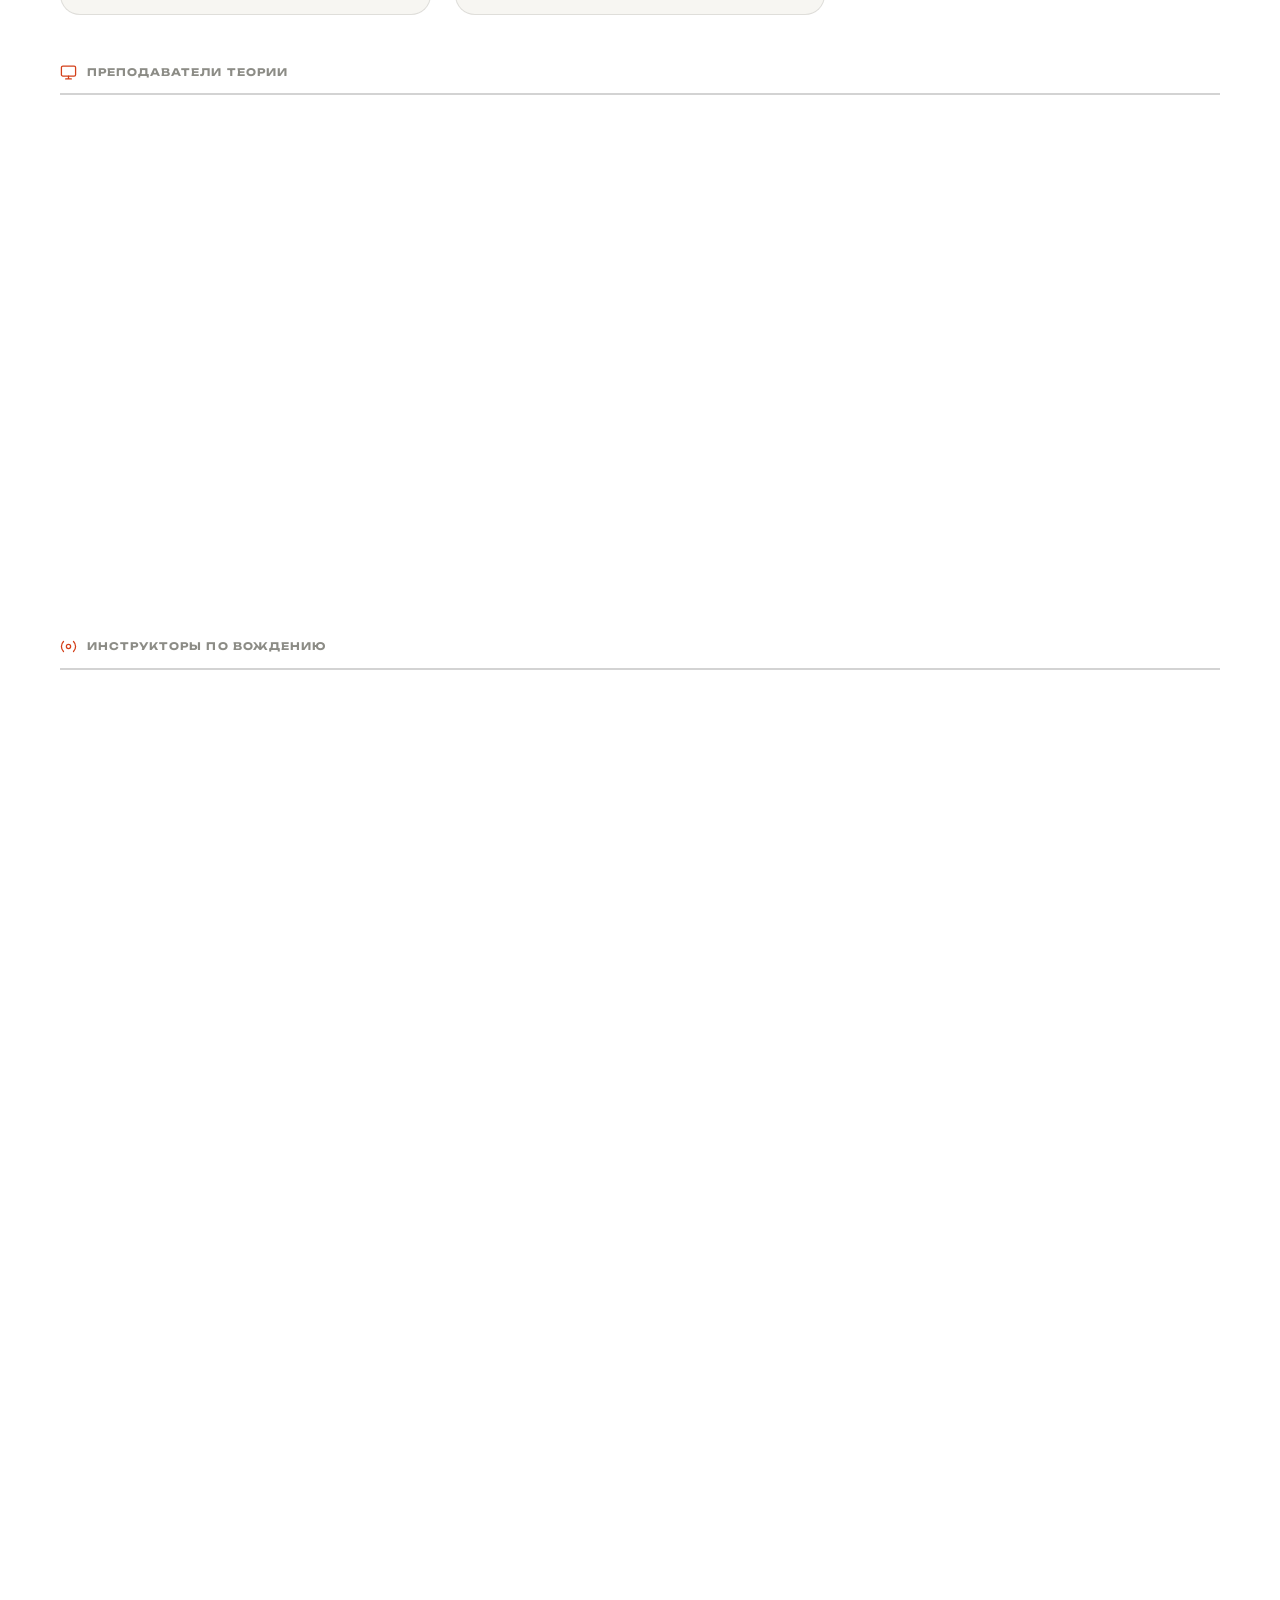
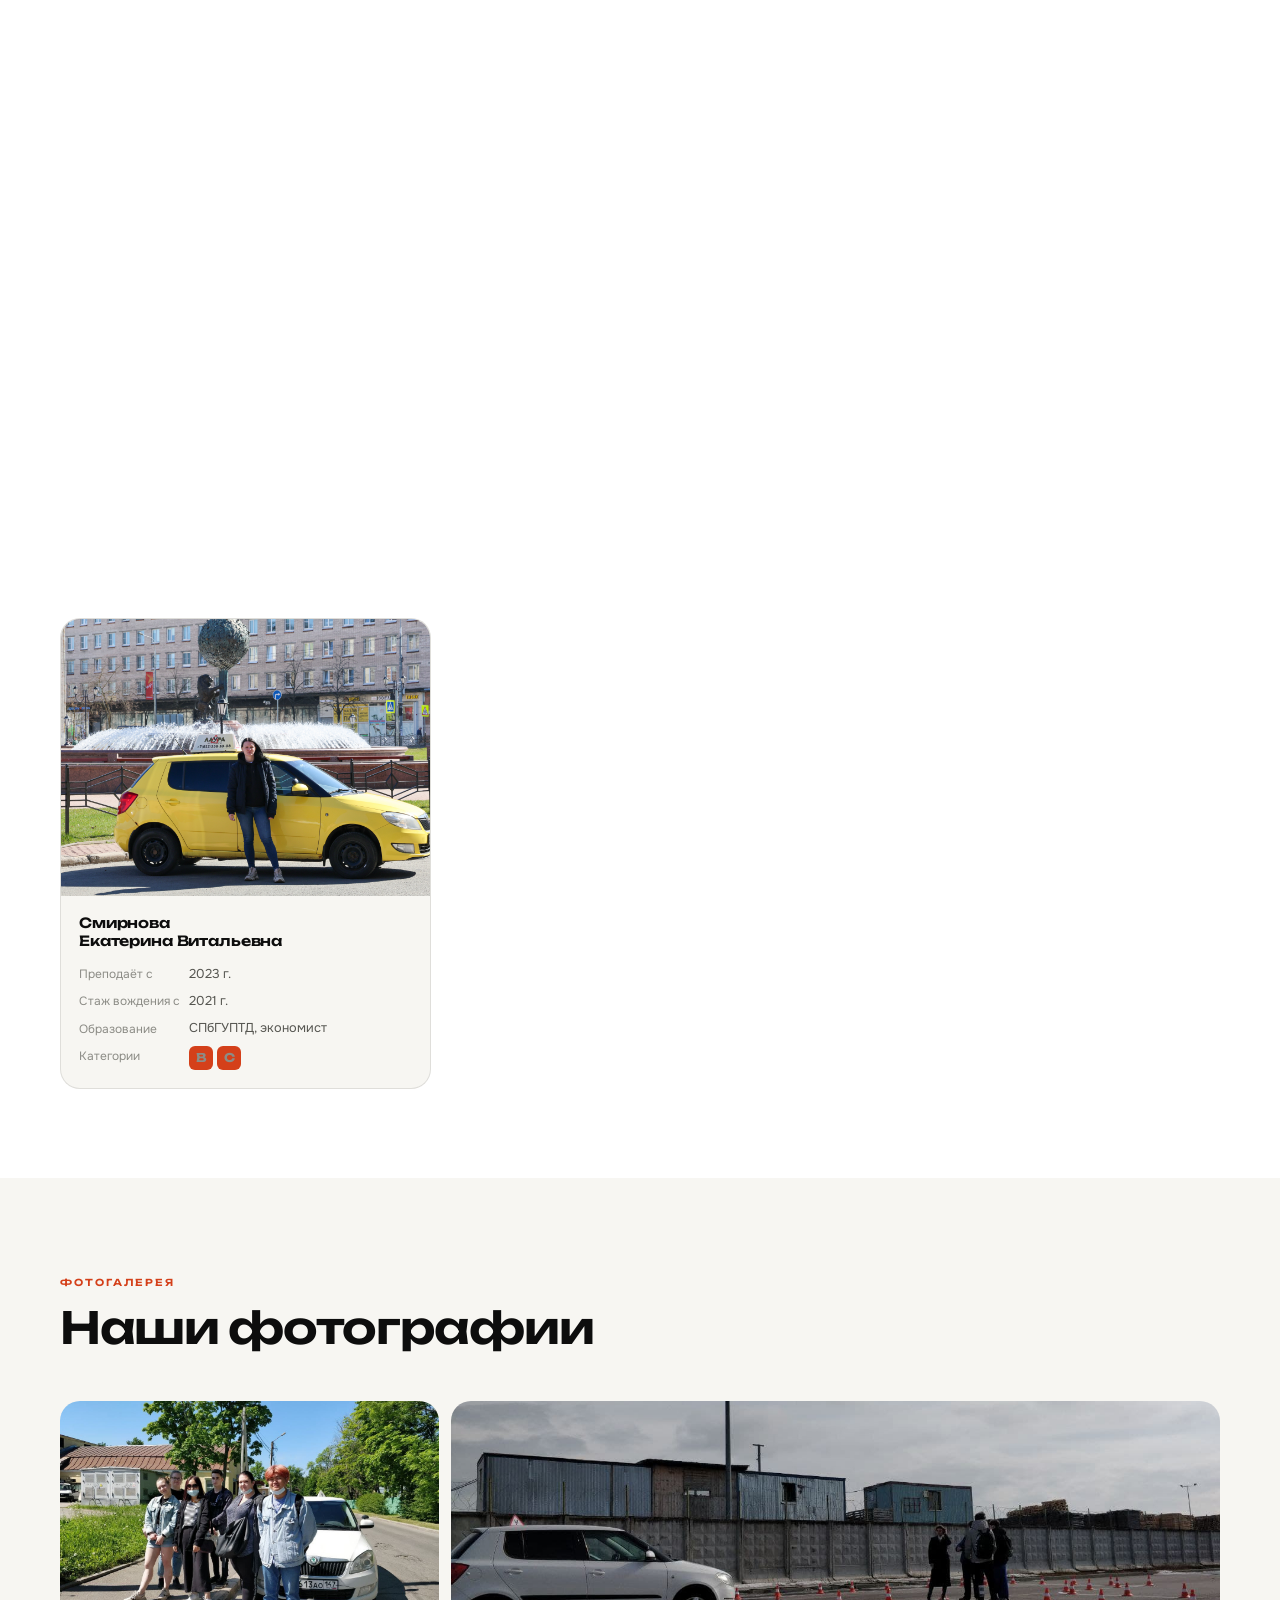
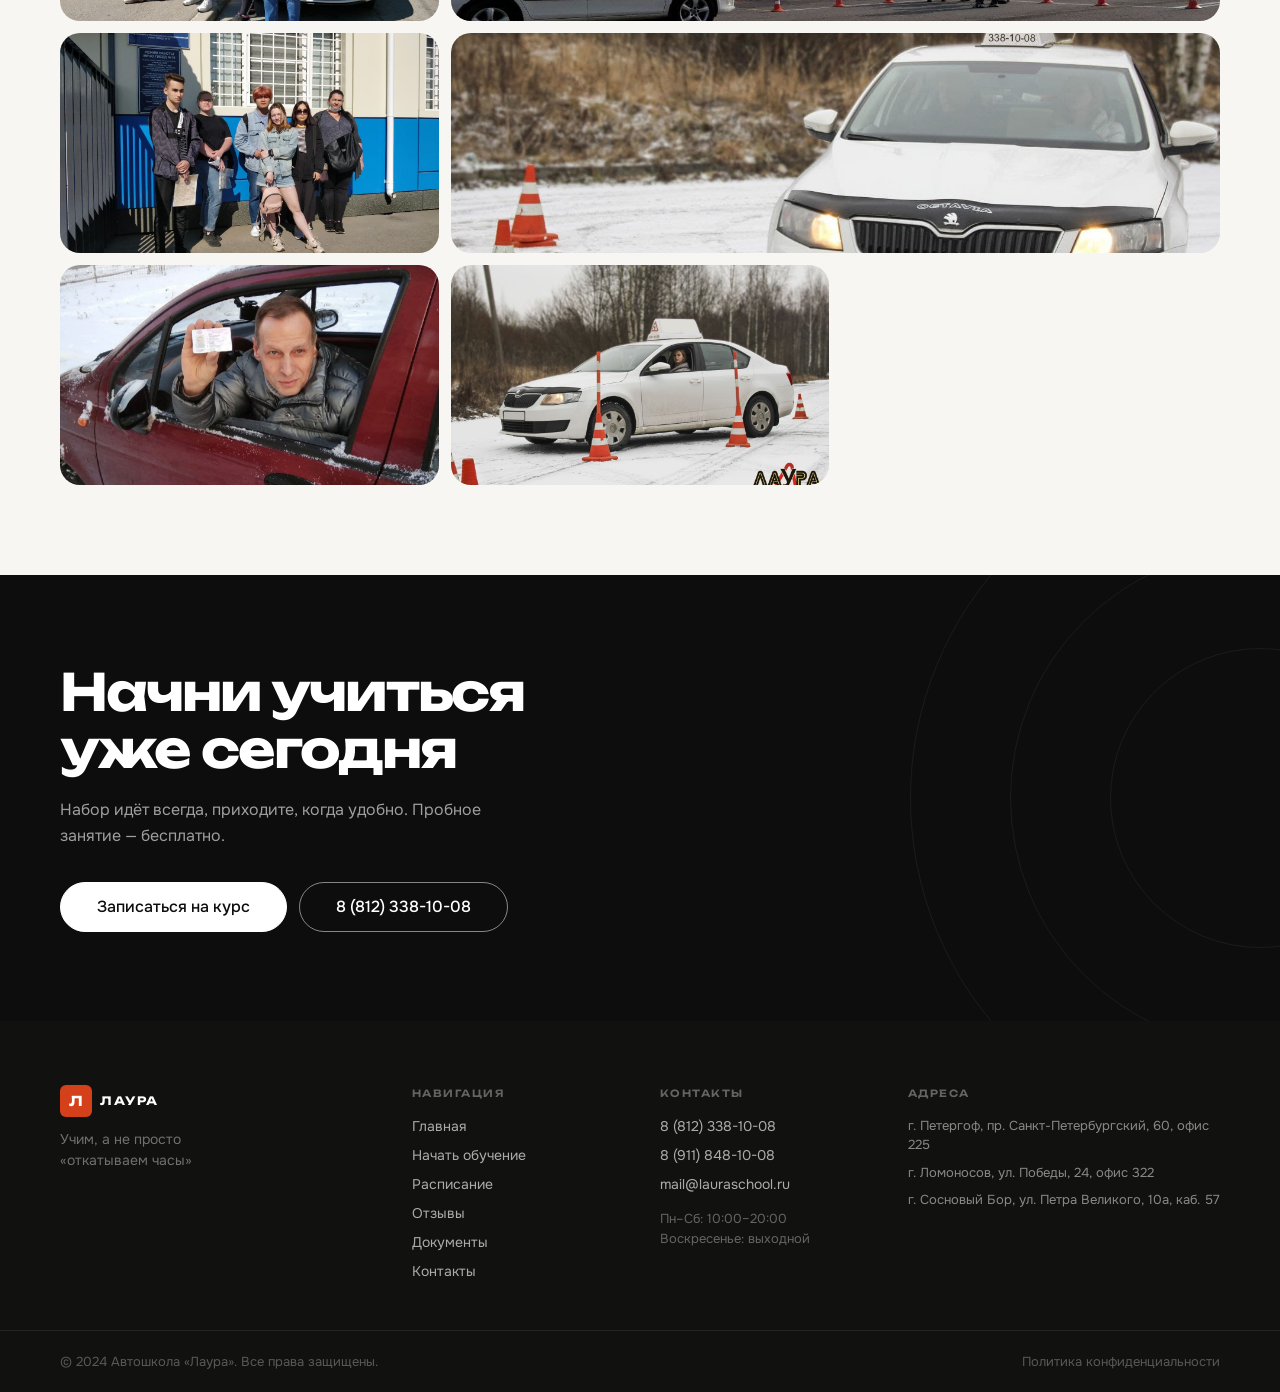
==== commit 6c5add10: "added favicon" ====
--- a/index.html
+++ b/index.html
@@ -5,6 +5,13 @@
   <meta name="viewport" content="width=device-width, initial-scale=1.0">
   <title>Автошкола «Лаура» — Автошкола «Лаура»</title>
   <meta name="description" content="Профессиональная подготовка водителей категории A и B в Петергофе, Ломоносове и Сосновом Бору">
+      <!-- favicon -->
+  <link rel="apple-touch-icon" sizes="180x180" href="img/favicon/apple-touch-icon.png">
+  <link rel="icon" type="image/png" sizes="96x96" href="img/favicon/favicon-96x96.png">
+  <link rel="icon" type="image/svg+xml" href="img/favicon/favicon.svg">
+  <link rel="shortcut icon" href="img/favicon/favicon.ico">
+  <link rel="manifest" href="img/favicon/site.webmanifest">
+  <!-- / -->
   <link rel="preconnect" href="https://fonts.googleapis.com">
   <link rel="preconnect" href="https://fonts.gstatic.com" crossorigin>
   <link href="https://fonts.googleapis.com/css2?family=Unbounded:wght@300;400;600;700&family=Onest:wght@300;400;500;600&display=swap" rel="stylesheet">
--- a/style/main.css
+++ b/style/main.css
@@ -775,111 +775,3 @@
 @media (max-width: 640px) {
   .ya-reviews-grid { grid-template-columns: 1fr; }
 }
-
-/* ── PHONE FIELD WITH +7 PREFIX ── */
-.phone-wrap {
-  display: flex;
-  align-items: stretch;
-  border: 1.5px solid var(--bd-md);
-  border-radius: var(--r-md);
-  overflow: hidden;
-  transition: border-color var(--ease), box-shadow var(--ease);
-  background: var(--bg);
-}
-.phone-wrap:focus-within {
-  border-color: var(--accent);
-  box-shadow: 0 0 0 3px rgba(212,64,26,.12);
-}
-.phone-prefix {
-  display: flex;
-  align-items: center;
-  padding: 0 .875rem;
-  background: var(--surface-alt);
-  font-family: var(--fb);
-  font-size: .9375rem;
-  font-weight: 600;
-  color: var(--tx1);
-  border-right: 1.5px solid var(--bd-md);
-  white-space: nowrap;
-  user-select: none;
-}
-.phone-inp {
-  border: none !important;
-  border-radius: 0 !important;
-  box-shadow: none !important;
-  flex: 1;
-  min-width: 0;
-}
-.phone-inp:focus { box-shadow: none !important; }
-
-/* Field error message */
-.field__err {
-  display: block;
-  font-size: .75rem;
-  color: #c0392b;
-  margin-top: .25rem;
-  min-height: 1em;
-  font-weight: 500;
-}
-
-/* Highlight invalid field */
-.field__inp--err,
-.phone-wrap--err {
-  border-color: #e74c3c !important;
-  box-shadow: 0 0 0 3px rgba(231,76,60,.12) !important;
-}
-
-/* ── YANDEX REVIEWS WIDGET CARDS ── */
-.ya-reviews-grid {
-  display: grid;
-  grid-template-columns: repeat(3, 1fr);
-  gap: 1.5rem;
-}
-.ya-card {
-  background: var(--surface);
-  border: 1px solid var(--bd);
-  border-radius: var(--r-xl);
-  overflow: hidden;
-  display: flex;
-  flex-direction: column;
-  transition: box-shadow var(--ease), transform var(--ease);
-}
-.ya-card:hover { box-shadow: var(--sh-hover); transform: translateY(-3px); }
-.ya-card__header {
-  display: flex;
-  align-items: center;
-  gap: .875rem;
-  padding: 1.25rem 1.25rem .875rem;
-}
-.ya-card__icon {
-  width: 40px; height: 40px; flex-shrink: 0;
-  background: #fff5f3; border-radius: var(--r-md);
-  display: flex; align-items: center; justify-content: center;
-  border: 1px solid rgba(252,63,29,.15);
-}
-.ya-card__city { font-family: var(--fh); font-size: .875rem; font-weight: 700; color: var(--tx1); }
-.ya-card__addr { font-size: .75rem; color: var(--tx3); margin-top: .125rem; }
-.ya-card__iframe-wrap { flex: 1; position: relative; min-height: 360px; }
-.ya-card__iframe-wrap iframe { display: block; width: 100%; height: 100%; min-height: 360px; border: 0; }
-.ya-card__link {
-  display: flex;
-  align-items: center;
-  justify-content: center;
-  gap: .5rem;
-  padding: .875rem 1.25rem;
-  background: var(--bg);
-  border-top: 1px solid var(--bd);
-  font-size: .8125rem;
-  font-weight: 600;
-  color: var(--accent);
-  transition: background var(--ease);
-  text-decoration: none;
-}
-.ya-card__link:hover { background: var(--accent-lt); }
-.ya-card__link svg { flex-shrink: 0; }
-
-@media (max-width: 860px) {
-  .ya-reviews-grid { grid-template-columns: 1fr; }
-  .ya-card__iframe-wrap { min-height: 320px; }
-  .ya-card__iframe-wrap iframe { min-height: 320px; }
-}
